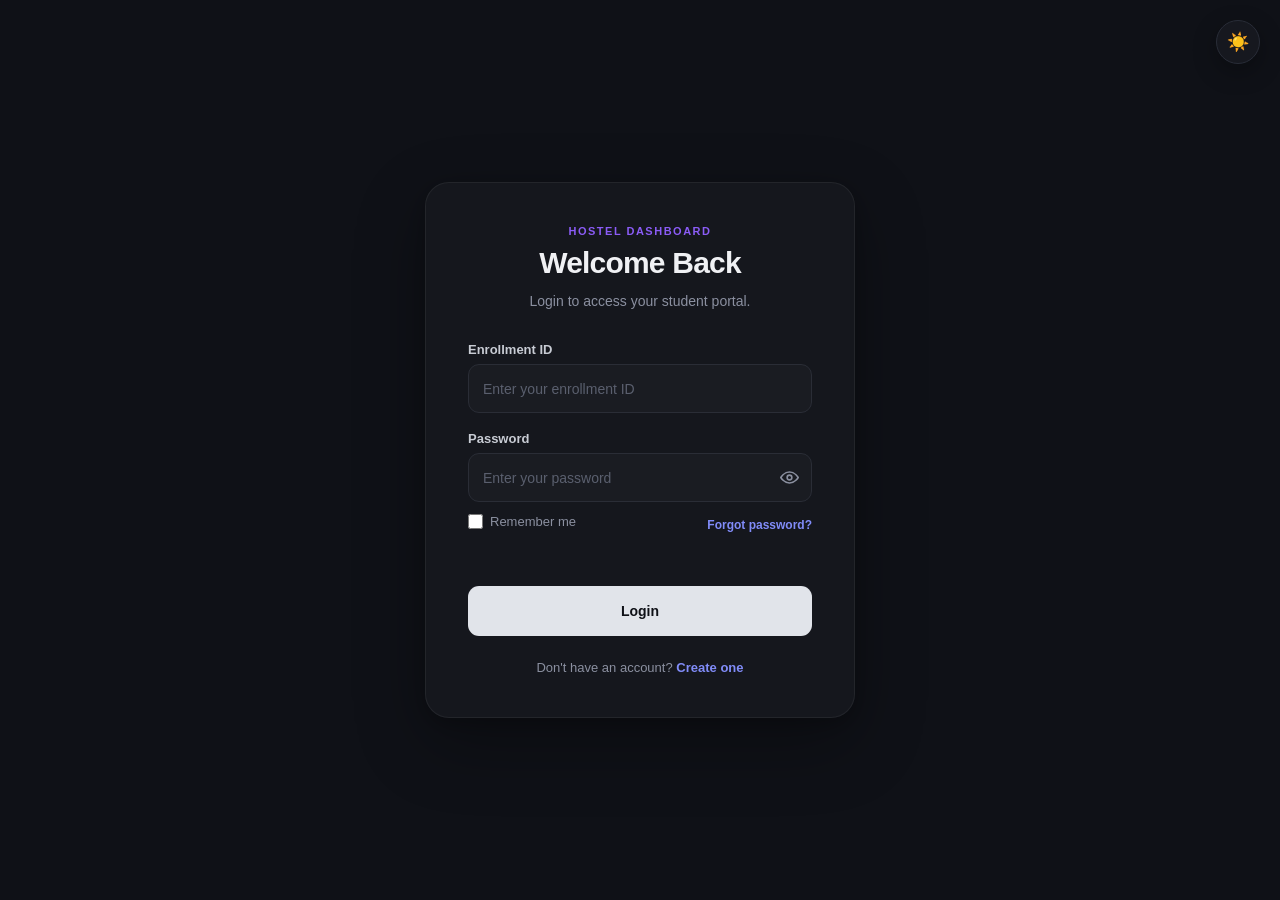
==== index.html @ cdb8f1ac "Add files via upload" ====
<!DOCTYPE html>

<html lang="en">

<head>

    <meta charset="UTF-8">

    <meta
        name="viewport"
        content="width=device-width, initial-scale=1.0"
    >

    <title>Login | Student Portal</title>

    <link
        rel="stylesheet"
        href="style.css"
    >

</head>


<body>


<button
    id="themeToggle"
    class="floating-toggle"
    aria-label="Toggle theme"
>
    <span id="themeIcon">☀️</span>
</button>


<div class="container">

    <div class="card">


        <!-- Header -->

        <div class="card-header">

            <span class="eyebrow">
                HOSTEL DASHBOARD
            </span>

            <h1>
                Welcome Back
            </h1>

            <p>
                Login to access your student portal.
            </p>

        </div>



        <!-- Login Form -->

        <form id="loginForm">


            <!-- Enrollment ID -->

            <div class="input-group">

                <label for="enrollmentId">
                    Enrollment ID
                </label>

                <input
                    type="text"
                    id="enrollmentId"
                    placeholder="Enter your enrollment ID"
                    autocomplete="username"
                    required
                >

            </div>



            <!-- Password -->

            <div class="input-group">

                <div class="label-row">

                    <label for="password">
                        Password
                    </label>

                </div>


                <div class="password-field">

                    <input
                        type="password"
                        id="password"
                        placeholder="Enter your password"
                        autocomplete="current-password"
                        required
                    >

                    <button
                        type="button"
                        id="togglePassword"
                        class="password-toggle"
                        aria-label="Show password"
                        aria-pressed="false"
                        tabindex="-1"
                    >

                        <svg
                            id="eyeIcon"
                            viewBox="0 0 24 24"
                            aria-hidden="true"
                        >

                            <path d="M1 12s4-7 11-7 11 7 11 7-4 7-11 7-11-7-11-7z" />

                            <circle cx="12" cy="12" r="3" />

                        </svg>

                    </button>

                </div>

            </div>



            <!-- Remember me / Forgot password -->

            <div class="login-options">

                <label class="remember-me">

                    <input
                        type="checkbox"
                        id="rememberMe"
                    >

                    Remember me

                </label>


                <a
                    href="forgot-password.html"
                    class="forgot-link"
                >
                    Forgot password?
                </a>

            </div>



            <!-- Message -->

            <p id="message"></p>



            <!-- Login Button -->

            <button
                type="submit"
                id="loginBtn"
            >
                Login
            </button>


        </form>



        <!-- Register -->

        <div class="login-link">

            Don't have an account?

            <a href="register.html">
                Create one
            </a>

        </div>


    </div>

</div>


<script src="theme.js"></script>
<script src="login.js"></script>

</body>

</html>
---- style.css ----
/* =========================================
   RESET
========================================= */

* {
    margin: 0;
    padding: 0;
    box-sizing: border-box;
}


/* =========================================
   BODY
========================================= */

body {

    min-height: 100vh;

    font-family:
        Inter,
        -apple-system,
        BlinkMacSystemFont,
        "Segoe UI",
        sans-serif;

    background: #0f1117;

    color: #e1e4ea;

}


/* =========================================
   BASE BUTTON
========================================= */

/*
   IMPORTANT:
   Do NOT give every button width/height here.
   Individual components control their own size.
*/

button {

    font-family: inherit;

    cursor: pointer;

}


button:disabled {

    cursor: not-allowed;

}


/* =========================================
   CONTAINER
========================================= */

.container {

    width: 100%;

    max-width: 430px;

}


/* =========================================
   CARD
========================================= */

.card {

    background: rgba(22, 24, 31, 0.92);

    backdrop-filter: blur(20px);

    -webkit-backdrop-filter: blur(20px);

    border: 1px solid rgba(255, 255, 255, 0.06);

    border-radius: 24px;

    padding: 42px;

    box-shadow:
        0 25px 70px rgba(0, 0, 0, 0.3),
        0 5px 20px rgba(0, 0, 0, 0.2);

    animation: appear 0.5s ease;

}


/* =========================================
   ANIMATION
========================================= */

@keyframes appear {

    from {

        opacity: 0;

        transform:
            translateY(15px)
            scale(0.98);

    }

    to {

        opacity: 1;

        transform:
            translateY(0)
            scale(1);

    }

}


/* =========================================
   HEADER
========================================= */

.card-header {

    text-align: center;

    margin-bottom: 30px;

}


.logo {

    width: 48px;

    height: 48px;

    margin: 0 auto 18px;

    display: flex;

    align-items: center;

    justify-content: center;

    border-radius: 14px;

    background: #1e2028;

    color: #e1e4ea;

    font-size: 14px;

    font-weight: 700;

    letter-spacing: -0.5px;

}


.eyebrow {

    display: inline-block;

    margin-bottom: 9px;

    color: #8b5cf6;

    font-size: 10px;

    font-weight: 700;

    letter-spacing: 1.5px;

}


.card h1 {

    font-size: 30px;

    line-height: 1.2;

    letter-spacing: -0.8px;

    margin-bottom: 9px;

    color: #f0f1f4;

}


.card-header p {

    color: #8b90a0;

    font-size: 14px;

    line-height: 1.6;

}


/* =========================================
   FORM
========================================= */

form {

    display: flex;

    flex-direction: column;

}


.input-group {

    margin-bottom: 18px;

}


label {

    display: block;

    margin-bottom: 7px;

    color: #c8ccd4;

    font-size: 13px;

    font-weight: 600;

}


/* =========================================
   INPUT
========================================= */

input {

    width: 100%;

    height: 49px;

    padding: 0 14px;

    border: 1px solid #2a2d36;

    border-radius: 11px;

    outline: none;

    background: #1a1c22;

    color: #e1e4ea;

    font-size: 14px;

    font-family: inherit;

    transition:
        border-color 0.2s ease,
        box-shadow 0.2s ease,
        background 0.2s ease;

}


input::placeholder {

    color: #5a5f6e;

}


input:hover {

    border-color: #3a3d46;

}


input:focus {

    background: #1a1c22;

    border-color: #6366f1;

    box-shadow:
        0 0 0 4px
        rgba(99, 102, 241, 0.15);

}


/* =========================================
   MESSAGE
========================================= */

#message {

    min-height: 20px;

    margin: 0 0 8px;

    color: #f87171;

    font-size: 13px;

    text-align: center;

}


/* =========================================
   PASSWORD FIELD (show/hide toggle)
========================================= */

.password-field {

    position: relative;

}


.password-field input {

    padding-right: 44px;

}


.password-toggle {

    position: absolute;

    top: 50%;

    right: 6px;

    transform: translateY(-50%);

    width: 34px;

    height: 34px;

    display: flex;

    align-items: center;

    justify-content: center;

    border: 0;

    border-radius: 8px;

    background: transparent;

    color: #8b90a0;

    cursor: pointer;

    transition:
        background 0.15s ease,
        color 0.15s ease;

}


.password-toggle:hover {

    background: rgba(255, 255, 255, 0.06);

    color: #e1e4ea;

}


.password-toggle svg {

    width: 19px;

    height: 19px;

    fill: none;

    stroke: currentColor;

    stroke-width: 2;

    stroke-linecap: round;

    stroke-linejoin: round;

}


body.light-theme .password-toggle {

    color: #8b90a0;

}


body.light-theme .password-toggle:hover {

    background: rgba(15, 23, 42, 0.05);

    color: #111827;

}


/* =========================================
   LOGIN OPTIONS
   (remember me + forgot password row)
========================================= */

.login-options {

    display: flex;

    align-items: center;

    justify-content: space-between;

    margin: -6px 0 18px;

    font-size: 12px;

}


.remember-me {

    display: flex;

    align-items: center;

    gap: 7px;

    color: #8b90a0;

    font-weight: 500;

    cursor: pointer;

}


.remember-me input {

    width: 15px;

    height: 15px;

    accent-color: #6366f1;

    cursor: pointer;

}


.forgot-link {

    color: #818cf8;

    font-weight: 600;

    text-decoration: none;

    transition: color 0.2s ease;

}


.forgot-link:hover {

    color: #6366f1;

    text-decoration: underline;

}


body.light-theme .remember-me {

    color: #6b7280;

}


body.light-theme .forgot-link {

    color: #6366f1;

}


body.light-theme .forgot-link:hover {

    color: #4f46e5;

}


/* =========================================
   FIELD HINT / ERROR (inline validation)
========================================= */

.field-hint {

    display: block;

    margin-top: 6px;

    font-size: 11px;

    color: #6b7080;

}


.input-group.field-invalid input {

    border-color: #ef4444;

    box-shadow:
        0 0 0 4px rgba(239, 68, 68, 0.12);

}


.input-group.field-invalid .field-hint {

    color: #f87171;

}


.input-group.field-valid input {

    border-color: #16a34a;

}


body.light-theme .field-hint {

    color: #9ca3af;

}


/* =========================================
   LOGIN LINK
========================================= */

.login-link {

    margin-top: 24px;

    text-align: center;

    color: #8b90a0;

    font-size: 13px;

}


.login-link a {

    color: #818cf8;

    font-weight: 600;

    text-decoration: none;

    transition: color 0.2s ease;

}


.login-link a:hover {

    color: #6366f1;

    text-decoration: underline;

}


/* =========================================
   STUDENT PORTAL
========================================= */

.portal-container {

    min-height: 100vh;

    background:
        radial-gradient(
            circle at 10% 0%,
            rgba(99, 102, 241, 0.06),
            transparent 30%
        ),
        #0f1117;

}


/* =========================================
   NAVBAR
========================================= */

.portal-nav {

    height: 76px;

    display: flex;

    align-items: center;

    justify-content: space-between;

    padding: 0 6%;

    background: rgba(15, 17, 23, 0.88);

    backdrop-filter: blur(18px);

    -webkit-backdrop-filter: blur(18px);

    border-bottom: 1px solid #1e2028;

    position: relative;

    z-index: 100;

}


.brand {

    display: flex;

    align-items: center;

    gap: 12px;

}


.brand-logo {

    width: 40px;

    height: 40px;

    border-radius: 12px;

    display: flex;

    align-items: center;

    justify-content: center;

    background: #1e2028;

    color: #e1e4ea;

    font-size: 13px;

    font-weight: 700;

    letter-spacing: 0.5px;

}


.brand strong {

    display: block;

    font-size: 15px;

    color: #f0f1f4;

}


.brand span {

    display: block;

    margin-top: 2px;

    font-size: 11px;

    color: #6b7080;

}


/* =========================================
   NAV ACTIONS
========================================= */

.nav-actions {

    display: flex;

    align-items: center;

    gap: 10px;

}


/* =========================================
   THEME TOGGLE
========================================= */

.theme-toggle {

    width: 38px;

    height: 38px;

    margin: 0;

    padding: 0;

    display: flex;

    align-items: center;

    justify-content: center;

    border: 1px solid #292d38;

    border-radius: 10px;

    background: #101218;

    color: #ffffff;

    cursor: pointer;

    font-size: 16px;

    transition:
        background 0.2s ease,
        border-color 0.2s ease,
        transform 0.2s ease;

}


.theme-toggle:hover {

    background: #191c23;

    border-color: #414652;

    transform: translateY(-1px);

}


/* =========================================
   USER MENU
========================================= */

.user-menu {

    position: relative;

}


/* =========================================
   USER AVATAR BUTTON
========================================= */

.user-menu-btn {

    width: 42px;

    height: 42px;

    margin: 0;

    padding: 0;

    display: flex;

    align-items: center;

    justify-content: center;

    border: 1px solid #292d38;

    border-radius: 50%;

    background: #16181f;

    color: #c8ccd4;

    cursor: pointer;

    box-shadow: none;

    transition:
        background 0.2s ease,
        border-color 0.2s ease,
        transform 0.2s ease,
        box-shadow 0.2s ease;

}


.user-menu-btn:hover {

    background: #1e2028;

    border-color: #414652;

    transform: translateY(-1px);

    box-shadow:
        0 6px 18px rgba(0, 0, 0, 0.22);

}


.user-menu-btn:active {

    transform: scale(0.96);

    box-shadow: none;

}


/* =========================================
   USER AVATAR
========================================= */

.user-avatar {

    width: 31px;

    height: 31px;

    display: flex;

    align-items: center;

    justify-content: center;

    border-radius: 50%;

    background: #252830;

    color: #c8ccd4;

}


.user-avatar-icon {

    width: 24px;

    height: 24px;

    display: block;

    fill: none;

    stroke: currentColor;

    stroke-width: 2.5;

    stroke-linecap: round;

    stroke-linejoin: round;

}


/* =========================================
   USER DROPDOWN
========================================= */

.user-dropdown {

    position: absolute;

    top: calc(100% + 10px);

    right: 0;

    width: 235px;

    padding: 8px;

    background: #16181f;

    border: 1px solid #292d38;

    border-radius: 15px;

    box-shadow:
        0 18px 45px rgba(0, 0, 0, 0.42),
        0 5px 15px rgba(0, 0, 0, 0.25);

    opacity: 0;

    visibility: hidden;

    transform:
        translateY(-6px)
        scale(0.97);

    transform-origin: top right;

    pointer-events: none;

    transition:
        opacity 0.18s ease,
        transform 0.18s ease,
        visibility 0.18s ease;

    z-index: 1000;

}


.user-menu.open .user-dropdown {

    opacity: 1;

    visibility: visible;

    transform:
        translateY(0)
        scale(1);

    pointer-events: auto;

}


/* =========================================
   DROPDOWN ACCOUNT HEADER
========================================= */

.dropdown-account {

    display: flex;

    align-items: center;

    gap: 11px;

    padding: 10px 9px 12px;

}


.dropdown-avatar {

    width: 38px;

    height: 38px;

    flex-shrink: 0;

    display: flex;

    align-items: center;

    justify-content: center;

    border-radius: 50%;

    background: #252830;

    color: #c8ccd4;

}


.dropdown-avatar svg {

    width: 27px;

    height: 27px;

    fill: none;

    stroke: currentColor;

    stroke-width: 2.3;

    stroke-linecap: round;

    stroke-linejoin: round;

}


.dropdown-account-info {

    min-width: 0;

}


.dropdown-account-info strong {

    display: block;

    color: #f0f1f4;

    font-size: 13px;

    font-weight: 650;

    line-height: 1.3;

}


.dropdown-account-info span {

    display: block;

    margin-top: 3px;

    color: #6f7482;

    font-size: 10px;

    line-height: 1.3;

}


/* =========================================
   DROPDOWN DIVIDER
========================================= */

.dropdown-divider {

    height: 1px;

    margin: 2px 5px 6px;

    background: #252830;

}


/* =========================================
   DROPDOWN LOGOUT
========================================= */

.dropdown-logout {

    width: 100%;

    height: 42px;

    margin: 0;

    padding: 0 10px;

    display: flex;

    align-items: center;

    gap: 10px;

    border: 0;

    border-radius: 10px;

    background: transparent;

    color: #f87171;

    font-family: inherit;

    font-size: 12px;

    font-weight: 600;

    text-align: left;

    cursor: pointer;

    box-shadow: none;

    transition:
        background 0.18s ease,
        color 0.18s ease;

}

/* =========================================
   DROPDOWN - ADMIN LOGIN LINK
   Add this to style.css, near the
   .dropdown-logout rules
========================================= */

.dropdown-admin-link {

    width: 100%;

    height: 42px;

    margin: 0;

    padding: 0 10px;

    display: flex;

    align-items: center;

    gap: 10px;

    border: 0;

    border-radius: 10px;

    background: transparent;

    color: #c8ccd4;

    font-family: inherit;

    font-size: 12px;

    font-weight: 600;

    text-align: left;

    text-decoration: none;

    cursor: pointer;

    box-shadow: none;

    transition:
        background 0.18s ease,
        color 0.18s ease;

}


.dropdown-admin-link:hover {

    background: rgba(255, 255, 255, 0.06);

    color: #f0f1f4;

}


.admin-link-icon {

    width: 29px;

    height: 29px;

    display: flex;

    align-items: center;

    justify-content: center;

    border-radius: 8px;

    background: rgba(255, 255, 255, 0.06);

}


.admin-link-icon svg {

    width: 16px;

    height: 16px;

    fill: none;

    stroke: currentColor;

    stroke-width: 1.8;

    stroke-linecap: round;

    stroke-linejoin: round;

}


/* =========================================
   LIGHT THEME
========================================= */

body.light-theme .dropdown-admin-link {

    color: #363941;

}


body.light-theme .dropdown-admin-link:hover {

    background: rgba(15, 23, 42, 0.05);

    color: #17191d;

}


body.light-theme .admin-link-icon {

    background: rgba(15, 23, 42, 0.05);

}


.dropdown-logout:hover {

    background: rgba(248, 113, 113, 0.10);

    color: #ff8585;

    transform: none;

    box-shadow: none;

}


.dropdown-logout:active {

    transform: none;

    box-shadow: none;

}


.logout-icon {

    width: 29px;

    height: 29px;

    display: flex;

    align-items: center;

    justify-content: center;

    border-radius: 8px;

    background: rgba(248, 113, 113, 0.09);

}


.logout-icon svg {

    width: 16px;

    height: 16px;

    fill: none;

    stroke: currentColor;

    stroke-width: 1.8;

    stroke-linecap: round;

    stroke-linejoin: round;

}


/* =========================================
   MAIN
========================================= */

.portal-main {

    width: min(1100px, 88%);

    margin: 0 auto;

    padding: 55px 0 70px;

}


/* =========================================
   WELCOME
========================================= */

.welcome-section {

    display: flex;

    justify-content: space-between;

    align-items: flex-end;

    gap: 30px;

    margin-bottom: 32px;

}


.welcome-section h1 {

    margin: 0;

    font-size: clamp(28px, 4vw, 42px);

    line-height: 1.1;

    letter-spacing: -1.5px;

    color: #f0f1f4;

}


.welcome-section p {

    margin: 12px 0 0;

    color: #8b90a0;

    font-size: 14px;

}


.enrollment-badge {

    min-width: 155px;

    padding: 14px 18px;

    background: #16181f;

    border: 1px solid #252830;

    border-radius: 14px;

}


.enrollment-badge span {

    display: block;

    color: #6b7080;

    font-size: 10px;

    text-transform: uppercase;

    letter-spacing: 1px;

}


.enrollment-badge strong {

    display: block;

    margin-top: 5px;

    color: #e1e4ea;

    font-size: 16px;

}


/* =========================================
   PROFILE CARD
========================================= */

.profile-card {

    padding: 28px;

    border-radius: 20px;

    background: #16181f;

    color: #e1e4ea;

    border: 1px solid #252830;

    box-shadow:
        0 20px 45px rgba(0, 0, 0, 0.12);

    margin-bottom: 24px;

}


.profile-card-top {

    display: flex;

    justify-content: space-between;

    align-items: center;

    gap: 20px;

}


.section-label {

    display: block;

    margin-bottom: 7px;

    font-size: 9px;

    font-weight: 700;

    letter-spacing: 1.5px;

    color: #6b7080;

}


.profile-card h2 {

    margin: 0;

    font-size: 21px;

    color: #f0f1f4;

}


.profile-card p {

    margin: 8px 0 0;

    max-width: 570px;

    color: #8b90a0;

    font-size: 13px;

    line-height: 1.6;

}


.completion-circle {

    width: 62px;

    height: 62px;

    flex-shrink: 0;

    display: flex;

    align-items: center;

    justify-content: center;

    border-radius: 50%;

    border: 3px solid #33363f;

    background: #1e2028;

    color: #e1e4ea;

    font-size: 13px;

    font-weight: 700;

}


.progress-container {

    width: 100%;

    height: 5px;

    margin-top: 25px;

    border-radius: 10px;

    background: #252830;

    overflow: hidden;

}


.progress-bar {

    width: 0%;

    height: 100%;

    border-radius: inherit;

    background: #e1e4ea;

    transition: width 0.5s ease;

}


.profile-status {

    display: flex;

    justify-content: space-between;

    align-items: center;

    gap: 20px;

    margin-top: 20px;

}


#profileStatus {

    color: #8b90a0;

    font-size: 12px;

}


.profile-status button {

    width: auto;

    height: auto;

    margin: 0;

    padding: 11px 16px;

    border: 0;

    border-radius: 10px;

    background: #e1e4ea;

    color: #0f1117;

    font-size: 12px;

    font-weight: 700;

    cursor: pointer;

    transition:
        transform 0.2s ease,
        box-shadow 0.2s ease;

}


.profile-status button:hover {

    transform: translateY(-2px);

    box-shadow:
        0 8px 20px rgba(0, 0, 0, 0.18);

}


.profile-status button span {

    margin-left: 7px;

}


/* =========================================
   DASHBOARD GRID
========================================= */

.dashboard-grid {

    display: grid;

    grid-template-columns:
        repeat(3, 1fr);

    gap: 16px;

}


.dashboard-card {

    padding: 24px;

    min-height: 230px;

    display: flex;

    flex-direction: column;

    background: #16181f;

    border: 1px solid #252830;

    border-radius: 18px;

    transition:
        transform 0.25s ease,
        box-shadow 0.25s ease,
        background 0.25s ease,
        border-color 0.25s ease;

}


.dashboard-card:hover {

    transform: translateY(-4px);

    background: #1a1c24;

    border-color: #33363f;

    box-shadow:
        0 15px 35px rgba(0, 0, 0, 0.08);

}


.card-icon {

    width: 42px;

    height: 42px;

    display: flex;

    align-items: center;

    justify-content: center;

    border-radius: 12px;

    background: #1e2028;

    border: 1px solid #252830;

    font-size: 18px;

    margin-bottom: 22px;

}


.card-label {

    font-size: 9px;

    font-weight: 700;

    letter-spacing: 1.4px;

    color: #6b7080;

}


.dashboard-card h3 {

    margin: 7px 0 8px;

    font-size: 17px;

    color: #f0f1f4;

}


.dashboard-card p {

    margin: 0;

    color: #8b90a0;

    font-size: 12px;

    line-height: 1.65;

}


.card-link {

    width: auto;

    height: auto;

    align-self: flex-start;

    margin-top: auto;

    padding: 0;

    border: 0;

    background: transparent;

    color: #e1e4ea;

    font-size: 12px;

    font-weight: 700;

    cursor: pointer;

}


.card-link span {

    margin-left: 6px;

    transition: margin 0.2s ease;

}


.card-link:not(:disabled):hover span {

    margin-left: 10px;

}


.card-link:disabled {

    color: #4b5060;

    cursor: not-allowed;

}


.locked-card {

    background: #12131a;

}


/* =========================================
   ACCOUNT
========================================= */

.account-section {

    margin-top: 24px;

    padding: 25px;

    background: #16181f;

    border: 1px solid #252830;

    border-radius: 18px;

}


.account-section h2 {

    margin: 0 0 20px;

    font-size: 17px;

    color: #f0f1f4;

}


.account-row {

    display: flex;

    justify-content: space-between;

    align-items: center;

    padding: 14px 0;

    border-top: 1px solid #1e2028;

    font-size: 13px;

}


.account-row span {

    color: #6b7080;

}


.account-row strong {

    color: #e1e4ea;

}


.active-status {

    color: #16a34a !important;

}


/* =========================================
   PROFILE PAGE
========================================= */

.profile-page {

    min-height: 100vh;

    padding: 55px 20px 80px;

    background: #0f1117;

}


.form-header {

    width: min(620px, 100%);

    margin: 0 auto 28px;

}


.back-link {

    display: inline-block;

    margin-bottom: 35px;

    color: #8b90a0;

    text-decoration: none;

    font-size: 13px;

    font-weight: 600;

    transition: 0.2s ease;

}


.back-link:hover {

    color: #f0f1f4;

    transform: translateX(-3px);

}


.form-header h1 {

    margin: 0;

    color: #f0f1f4;

    font-size: 36px;

    letter-spacing: -1.2px;

}


.form-header p {

    margin-top: 10px;

    color: #8b90a0;

    font-size: 14px;

    line-height: 1.6;

}


.profile-form-card {

    width: min(620px, 100%);

    margin: 0 auto;

    padding: 30px;

    background: #16181f;

    border: 1px solid #252830;

    border-radius: 20px;

    box-shadow:
        0 15px 40px rgba(0, 0, 0, 0.25);

}


#profileForm {

    display: flex;

    flex-direction: column;

    gap: 20px;

}


.form-group {

    display: flex;

    flex-direction: column;

}


.form-group label {

    margin-bottom: 7px;

    color: #c8ccd4;

    font-size: 12px;

    font-weight: 700;

}


.form-group input,
.form-group select {

    width: 100%;

    padding: 13px 14px;

    border: 1px solid #2a2d36;

    border-radius: 10px;

    outline: none;

    background: #1a1c22;

    color: #e1e4ea;

    font-family: inherit;

    font-size: 13px;

    transition:
        border-color 0.2s ease,
        box-shadow 0.2s ease;

}


.form-group input:focus,
.form-group select:focus {

    border-color: #6366f1;

    box-shadow:
        0 0 0 3px rgba(99, 102, 241, 0.08);

}


.form-group input[readonly] {

    background: #12131a;

    color: #6b7080;

    cursor: not-allowed;

}


.form-group small {

    margin-top: 6px;

    color: #5a5f6e;

    font-size: 10px;

}


#saveProfileBtn {

    width: 100%;

    height: auto;

    margin-top: 5px;

    padding: 14px;

    border: none;

    border-radius: 11px;

    background: #e1e4ea;

    color: #0f1117;

    font-family: inherit;

    font-size: 13px;

    font-weight: 700;

    cursor: pointer;

    transition:
        transform 0.2s ease,
        box-shadow 0.2s ease,
        opacity 0.2s ease;

}


#saveProfileBtn:hover {

    background: #ffffff;

    transform: translateY(-2px);

    box-shadow:
        0 10px 25px rgba(0, 0, 0, 0.25);

}


#saveProfileBtn:disabled {

    opacity: 0.6;

    cursor: not-allowed;

    transform: none;

    box-shadow: none;

}


#saveProfileBtn span:last-child {

    margin-left: 7px;

}


#profileMessage {

    min-height: 18px;

    margin: 0;

    color: #8b90a0;

    text-align: center;

    font-size: 12px;

}


/* =========================================
   THEME TRANSITION
========================================= */

.theme-transition,
.theme-transition *,
.theme-transition *::before,
.theme-transition *::after {

    transition:
        background 0.4s ease,
        color 0.4s ease,
        border-color 0.4s ease,
        box-shadow 0.4s ease,
        opacity 0.4s ease !important;

}


/* =========================================
   FLOATING THEME TOGGLE
========================================= */

.floating-toggle {

    position: fixed;

    top: 20px;

    right: 20px;

    z-index: 999;

    width: 44px;

    height: 44px;

    display: flex;

    align-items: center;

    justify-content: center;

    border: 1px solid #292d38;

    border-radius: 50%;

    background: #16181f;

    color: #ffffff;

    cursor: pointer;

    font-size: 18px;

    box-shadow:
        0 8px 24px rgba(0, 0, 0, 0.3);

    transition:
        background 0.2s ease,
        border-color 0.2s ease,
        transform 0.2s ease,
        box-shadow 0.2s ease;

}


.floating-toggle:hover {

    background: #1e2028;

    border-color: #414652;

    transform: translateY(-2px);

    box-shadow:
        0 12px 32px rgba(0, 0, 0, 0.4);

}


/* =========================================
   DARK SCROLLBAR
========================================= */

::-webkit-scrollbar {

    width: 8px;

}


::-webkit-scrollbar-track {

    background: #0f1117;

}


::-webkit-scrollbar-thumb {

    background: #2a2d36;

    border-radius: 10px;

}


::-webkit-scrollbar-thumb:hover {

    background: #3a3d46;

}


/* =========================================
   LIGHT THEME
========================================= */

body.light-theme {

    background: #f5f6f8;

    color: #15171b;

}


/* =========================================
   LOGIN / REGISTER LIGHT
========================================= */

body.light-theme .card {

    background: rgba(255, 255, 255, 0.92);

    border: 1px solid rgba(255, 255, 255, 0.8);

    box-shadow:
        0 25px 70px rgba(15, 23, 42, 0.08),
        0 5px 20px rgba(15, 23, 42, 0.04);

}


body.light-theme .card h1 {

    color: #111827;

}


body.light-theme .card-header p {

    color: #6b7280;

}


body.light-theme label {

    color: #374151;

}


body.light-theme input,
body.light-theme select,
body.light-theme textarea {

    background: #fafafa;

    border-color: #e1e4e8;

    color: #111827;

}


body.light-theme input::placeholder,
body.light-theme textarea::placeholder {

    color: #a1a7b2;

}


body.light-theme input:hover,
body.light-theme select:hover,
body.light-theme textarea:hover {

    border-color: #c9cdd4;

}


body.light-theme input:focus,
body.light-theme select:focus,
body.light-theme textarea:focus {

    background: #ffffff;

    border-color: #6366f1;

    box-shadow:
        0 0 0 4px rgba(99, 102, 241, 0.10);

}


body.light-theme .login-link {

    color: #6b7280;

}


body.light-theme .login-link a {

    color: #6366f1;

}


body.light-theme .login-link a:hover {

    color: #4f46e5;

}


body.light-theme #message {

    color: #ef4444;

}


/* =========================================
   PROFILE LIGHT
========================================= */

body.light-theme .profile-page {

    background:
        radial-gradient(
            circle at 20% 0%,
            rgba(99, 102, 241, 0.08),
            transparent 35%
        ),
        #f7f8fc;

}


body.light-theme .form-header h1 {

    color: #111827;

}


body.light-theme .form-header p {

    color: #737986;

}


body.light-theme .back-link {

    color: #6b7280;

}


body.light-theme .back-link:hover {

    color: #111827;

}


body.light-theme .profile-form-card {

    background: white;

    border: 1px solid #e7e8ee;

    box-shadow:
        0 15px 40px rgba(17, 24, 39, 0.06);

}


body.light-theme .profile-form-card label {

    color: #374151;

}


body.light-theme .profile-form-card input,
body.light-theme .profile-form-card select {

    background: white;

    border-color: #e1e4ea;

    color: #111827;

}


body.light-theme .profile-form-card input[readonly] {

    background: #f5f6f8;

    color: #6b7280;

}


body.light-theme .profile-form-card small {

    color: #9ca3af;

}


body.light-theme #saveProfileBtn {

    background: #111827;

    color: white;

}


body.light-theme #saveProfileBtn:hover {

    background: #1f2937;

}


body.light-theme #profileMessage {

    color: #6b7280;

}


/* =========================================
   PORTAL LIGHT
========================================= */

body.light-theme .portal-container {

    background:
        radial-gradient(
            circle at 10% 0%,
            rgba(99, 102, 241, 0.08),
            transparent 30%
        ),
        #f7f8fc;

}


body.light-theme .portal-nav {

    background: rgba(255, 255, 255, 0.88);

    border-bottom-color: #e4e6eb;

}


body.light-theme .brand strong {

    color: #17191d;

}


body.light-theme .brand span {

    color: #858a94;

}


body.light-theme .brand-logo {

    background: #17191d;

    color: #ffffff;

}


body.light-theme .theme-toggle {

    background: #ffffff;

    border-color: #dedfe4;

    color: #17191d;

}


body.light-theme .theme-toggle:hover {

    background: #f0f1f3;

    border-color: #cfd1d7;

}


/* =========================================
   PORTAL USER MENU LIGHT
========================================= */

body.light-theme .user-menu-btn {

    background: #ffffff;

    border-color: #dedfe4;

    color: #363941;

}


body.light-theme .user-menu-btn:hover {

    background: #f4f5f7;

    border-color: #cfd1d7;

    box-shadow:
        0 6px 18px rgba(15, 23, 42, 0.10);

}


body.light-theme .user-avatar {

    background: #eef0f3;

    color: #4b4f58;

}


body.light-theme .user-dropdown {

    background: #ffffff;

    border-color: #e1e3e8;

    box-shadow:
        0 18px 45px rgba(15, 23, 42, 0.13),
        0 5px 15px rgba(15, 23, 42, 0.06);

}


body.light-theme .dropdown-avatar {

    background: #eef0f3;

    color: #4b4f58;

}


body.light-theme .dropdown-account-info strong {

    color: #17191d;

}


body.light-theme .dropdown-account-info span {

    color: #858a94;

}


body.light-theme .dropdown-divider {

    background: #eceef1;

}


body.light-theme .dropdown-logout {

    color: #dc2626;

}


body.light-theme .dropdown-logout:hover {

    background: #fef2f2;

    color: #b91c1c;

}


body.light-theme .logout-icon {

    background: #fef2f2;

}


/* =========================================
   PORTAL CONTENT LIGHT
========================================= */

body.light-theme .welcome-section h1 {

    color: #15171b;

}


body.light-theme .welcome-section p {

    color: #70757f;

}


body.light-theme .eyebrow {

    color: #7c3aed;

}


body.light-theme .enrollment-badge {

    background: #ffffff;

    border-color: #e2e4e8;

}


body.light-theme .enrollment-badge span {

    color: #858a94;

}


body.light-theme .enrollment-badge strong {

    color: #202329;

}


body.light-theme .profile-card {

    background:
        linear-gradient(
            135deg,
            #ffffff,
            #f8f9fa
        );

    border: 1px solid #e2e4e8;

}


body.light-theme .section-label {

    color: #858a94;

}


body.light-theme .profile-card h2 {

    color: #17191d;

}


body.light-theme .profile-card p {

    color: #70757f;

}


body.light-theme .completion-circle {

    background: #f3f4f6;

    border-color: #dfe1e5;

    color: #17191d;

}


body.light-theme .progress-container {

    background: #e1e3e7;

}


body.light-theme .progress-bar {

    background: #17191d;

}


body.light-theme .profile-status > span {

    color: #777c86;

}


body.light-theme .profile-status button {

    background: #111827;

    color: #ffffff;

}


body.light-theme .profile-status button:hover {

    background: #1f2937;

}


body.light-theme .dashboard-card {

    background: #ffffff;

    border-color: #e2e4e8;

}


body.light-theme .dashboard-card:hover {

    background: #fafafa;

    border-color: #d3d6dc;

}


body.light-theme .card-icon {

    background: #f2f3f5;

    border-color: #e1e3e7;

}


body.light-theme .card-label {

    color: #858a94;

}


body.light-theme .dashboard-card h3 {

    color: #17191d;

}


body.light-theme .dashboard-card p {

    color: #737881;

}


body.light-theme .card-link {

    color: #292c32;

}


body.light-theme .card-link:hover:not(:disabled) {

    color: #000000;

}


body.light-theme .card-link:disabled {

    color: #a0a4ac;

}


body.light-theme .locked-card {

    background: #fafafa;

}


body.light-theme .account-section {

    background: #ffffff;

    border-color: #e2e4e8;

}


body.light-theme .account-section h2 {

    color: #17191d;

}


body.light-theme .account-row {

    border-top-color: #ececef;

}


body.light-theme .account-row span {

    color: #777c86;

}


body.light-theme .account-row strong {

    color: #292c32;

}


body.light-theme .active-status {

    color: #16a34a !important;

}


/* =========================================
   FLOATING TOGGLE LIGHT
========================================= */

body.light-theme .floating-toggle {

    background: #ffffff;

    border-color: #dedfe4;

    color: #17191d;

    box-shadow:
        0 8px 24px rgba(15, 23, 42, 0.08);

}


body.light-theme .floating-toggle:hover {

    background: #f0f1f3;

    border-color: #cfd1d7;

    box-shadow:
        0 12px 32px rgba(15, 23, 42, 0.12);

}


/* =========================================
   LIGHT SCROLLBAR
========================================= */

body.light-theme::-webkit-scrollbar-track {

    background: #f5f6f8;

}


body.light-theme::-webkit-scrollbar-thumb {

    background: #cfd2d8;

}


body.light-theme::-webkit-scrollbar-thumb:hover {

    background: #b8bbc2;

}


/* =========================================
   MOBILE — PORTAL
========================================= */

@media (max-width: 800px) {

    .portal-nav {

        padding: 0 5%;

    }


    .portal-main {

        width: 90%;

        padding-top: 35px;

    }


    .welcome-section {

        align-items: flex-start;

        flex-direction: column;

    }


    .enrollment-badge {

        width: 100%;

    }


    .dashboard-grid {

        grid-template-columns: 1fr;

    }


    .profile-card-top {

        align-items: flex-start;

    }

}


/* =========================================
   MOBILE — SMALL
========================================= */

@media (max-width: 600px) {

    .profile-page {

        padding-top: 35px;

    }


    .form-header h1 {

        font-size: 29px;

    }


    .profile-form-card {

        padding: 22px;

    }

}


/* =========================================
   MOBILE — VERY SMALL
========================================= */

@media (max-width: 500px) {

    body {

        padding: 0;

    }


    .card {

        padding: 32px 24px;

        border-radius: 20px;

    }


    .card h1 {

        font-size: 27px;

    }


    .portal-nav {

        height: 68px;

    }


    .brand {

        gap: 9px;

    }


    .brand-logo {

        width: 36px;

        height: 36px;

        border-radius: 10px;

    }


    .brand strong {

        font-size: 14px;

    }


    .brand span {

        font-size: 10px;

    }


    .theme-toggle {

        width: 36px;

        height: 36px;

        font-size: 15px;

    }


    .user-menu-btn {

        width: 40px;

        height: 40px;

    }


    .user-avatar {

        width: 29px;

        height: 29px;

    }


    .user-dropdown {

        right: -2px;

        width: 220px;

    }


    .profile-card {

        padding: 21px;

    }


    .profile-status {

        align-items: flex-start;

        flex-direction: column;

    }


    .profile-status button {

        width: 100%;

    }

}
/* =========================================================
   AUTH PAGE FIX
   Login + Register
   IMPORTANT:
   Keep this section at the VERY END of style.css
========================================================= */


/* =========================================================
   AUTH PAGE BODY
   Only affects pages containing .card
========================================================= */

body:has(.card) {

    min-height: 100vh;

    margin: 0;

    padding: 20px;

    display: flex;

    justify-content: center;

    align-items: center;

    background: #0f1117;

    color: #e1e4ea;

}


/* =========================================================
   AUTH CONTAINER
========================================================= */

body:has(.card) .container {

    width: 100%;

    max-width: 430px;

    margin: 0 auto;

}


/* =========================================================
   AUTH CARD
========================================================= */

body:has(.card) .card {

    width: 100%;

    max-width: 430px;

    margin: 0 auto;

    padding: 42px;

    background: rgba(22, 24, 31, 0.92);

    border: 1px solid rgba(255, 255, 255, 0.06);

    border-radius: 24px;

    box-shadow:
        0 25px 70px rgba(0, 0, 0, 0.30),
        0 5px 20px rgba(0, 0, 0, 0.20);

    backdrop-filter: blur(20px);

    -webkit-backdrop-filter: blur(20px);

}


/* =========================================================
   AUTH HEADER
========================================================= */

body:has(.card) .card-header {

    text-align: center;

    margin-bottom: 30px;

}


body:has(.card) .card-header .logo {

    width: 48px;

    height: 48px;

    margin: 0 auto 18px;

    display: flex;

    align-items: center;

    justify-content: center;

    border-radius: 14px;

    background: #1e2028;

    color: #ffffff;

    font-size: 14px;

    font-weight: 700;

}


body:has(.card) .card-header .eyebrow {

    display: block;

    margin-bottom: 8px;

    color: #8b5cf6;

    font-size: 11px;

    font-weight: 700;

    letter-spacing: 1.5px;

}


body:has(.card) .card-header h1 {

    margin: 0 0 9px;

    color: #f0f1f4;

    font-size: 30px;

    line-height: 1.2;

    letter-spacing: -0.8px;

}


body:has(.card) .card-header p {

    margin: 0;

    color: #8b90a0;

    font-size: 14px;

    line-height: 1.6;

}


/* =========================================================
   AUTH FORM
========================================================= */

body:has(.card) form {

    width: 100%;

    display: flex;

    flex-direction: column;

}


body:has(.card) .input-group {

    width: 100%;

    margin-bottom: 18px;

}


body:has(.card) .input-group label {

    display: block;

    margin-bottom: 7px;

    color: #c8ccd4;

    font-size: 13px;

    font-weight: 600;

}


/* =========================================================
   AUTH INPUTS
========================================================= */

body:has(.card) input {

    width: 100%;

    height: 49px;

    padding: 0 14px;

    border: 1px solid #2a2d36;

    border-radius: 11px;

    outline: none;

    background: #1a1c22;

    color: #e1e4ea;

    font-family: inherit;

    font-size: 14px;

    transition:
        border-color 0.2s ease,
        box-shadow 0.2s ease,
        background 0.2s ease;
}

/* =========================================================
   CHECKBOX OVERRIDE
   body:has(.card) input applies width:100%/height:49px to
   ALL inputs, including the "remember me" checkbox. This
   restores it to a normal small checkbox.
========================================================= */

body:has(.card) input[type="checkbox"] {

    width: 15px;

    height: 15px;

    accent-color: #6366f1;

    cursor: pointer;

}


body:has(.card) input::placeholder {

    color: #5a5f6e;

}


body:has(.card) input:hover {

    border-color: #3a3d46;

}


body:has(.card) input:focus {

    background: #1a1c22;

    border-color: #6366f1;

    box-shadow:
        0 0 0 4px
        rgba(99, 102, 241, 0.15);

}


/* =========================================================
   AUTH SUBMIT BUTTON
   Prevents portal button styles from affecting login/register
========================================================= */

body:has(.card) form button {

    width: 100%;

    height: 50px;

    margin-top: 4px;

    padding: 0 16px;

    border: none;

    border-radius: 11px;

    background: #e1e4ea;

    color: #0f1117;

    font-family: inherit;

    font-size: 14px;

    font-weight: 700;

    cursor: pointer;

    transition:
        transform 0.2s ease,
        background 0.2s ease,
        box-shadow 0.2s ease,
        opacity 0.2s ease;

}


body:has(.card) form button:hover {

    background: #ffffff;

    transform: translateY(-1px);

    box-shadow:
        0 8px 20px
        rgba(0, 0, 0, 0.20);

}


body:has(.card) form button:active {

    transform: translateY(0);

}


body:has(.card) form button:disabled {

    opacity: 0.6;

    cursor: not-allowed;

    transform: none;

    box-shadow: none;

}


/* =========================================================
   PASSWORD TOGGLE OVERRIDE
   The rules above target every <button> inside a form on an
   auth page (.card), which was meant for the big submit
   button - but it also caught the small eye-icon password
   toggle buttons, stretching them to full width/height with
   a light background. These overrides win the cascade (extra
   .password-toggle class = higher specificity) and restore
   the toggle button to a small icon-sized control.
========================================================= */

body:has(.card) form button.password-toggle {

    position: absolute;

    top: 50%;

    right: 6px;

    transform: translateY(-50%);

    width: 34px;

    height: 34px;

    min-width: 34px;

    margin: 0;

    padding: 0;

    display: flex;

    align-items: center;

    justify-content: center;

    border: 0;

    border-radius: 8px;

    background: transparent;

    color: #8b90a0;

    font-family: inherit;

    font-size: inherit;

    font-weight: normal;

    box-shadow: none;

}


body:has(.card) form button.password-toggle:hover {

    background: rgba(255, 255, 255, 0.06);

    color: #e1e4ea;

    transform: translateY(-50%);

    box-shadow: none;

}


body:has(.card) form button.password-toggle:active {

    transform: translateY(-50%);

    box-shadow: none;

}


body:has(.card) form button.password-toggle:disabled {

    opacity: 0.5;

    cursor: not-allowed;

    transform: translateY(-50%);

    box-shadow: none;

}


body.light-theme:has(.card) form button.password-toggle:hover {

    background: rgba(15, 23, 42, 0.05);

    color: #111827;

}


/* =========================================================
   AUTH MESSAGE
========================================================= */

body:has(.card) #message {

    min-height: 20px;

    margin: 0 0 8px;

    color: #f87171;

    font-size: 13px;

    text-align: center;

}


/* =========================================================
   AUTH LOGIN / REGISTER LINK
========================================================= */

body:has(.card) .login-link {

    margin-top: 24px;

    text-align: center;

    color: #8b90a0;

    font-size: 13px;

}


body:has(.card) .login-link a {

    color: #818cf8;

    font-weight: 600;

    text-decoration: none;

    transition: color 0.2s ease;

}


body:has(.card) .login-link a:hover {

    color: #a5b4fc;

    text-decoration: underline;

}


/* =========================================================
   AUTH PAGE LIGHT THEME
========================================================= */

body.light-theme:has(.card) {

    background: #f7f8fc;

    color: #111827;

}


body.light-theme:has(.card) .card {

    background: rgba(255, 255, 255, 0.94);

    border: 1px solid #e7e8ee;

    box-shadow:
        0 25px 70px rgba(15, 23, 42, 0.08),
        0 5px 20px rgba(15, 23, 42, 0.04);

}


body.light-theme:has(.card) .card-header h1 {

    color: #111827;

}


body.light-theme:has(.card) .card-header p {

    color: #6b7280;

}


body.light-theme:has(.card) .card-header .eyebrow {

    color: #6366f1;

}


body.light-theme:has(.card) .input-group label {

    color: #374151;

}


body.light-theme:has(.card) input {

    background: #fafafa;

    border-color: #e1e4e8;

    color: #111827;

}


body.light-theme:has(.card) input::placeholder {

    color: #a1a7b2;

}


body.light-theme:has(.card) input:hover {

    border-color: #c9cdd4;

}


body.light-theme:has(.card) input:focus {

    background: #ffffff;

    border-color: #6366f1;

    box-shadow:
        0 0 0 4px
        rgba(99, 102, 241, 0.10);

}


body.light-theme:has(.card) form button {

    background: #111827;

    color: #ffffff;

}


body.light-theme:has(.card) form button:hover {

    background: #1f2937;

}


body.light-theme:has(.card) .login-link {

    color: #6b7280;

}


body.light-theme:has(.card) .login-link a {

    color: #6366f1;

}


body.light-theme:has(.card) .login-link a:hover {

    color: #4f46e5;

}


/* =========================================================
   MOBILE AUTH
========================================================= */

@media (max-width: 500px) {

    body:has(.card) {

        padding: 15px;

        align-items: center;

    }


    body:has(.card) .card {

        max-width: 430px;

        padding: 32px 24px;

        border-radius: 20px;

    }


    body:has(.card) .card-header h1 {

        font-size: 27px;

    }

}


/* =========================================================
   PORTAL HOSTEL REGISTRATION
   Scoped ONLY to portal hostel registration
========================================================= */

.hostel-registration {

    width: min(1050px, 100%);

    margin: 0 auto;

    padding: 34px;

    background: #16181f;

    border: 1px solid #252830;

    border-radius: 24px;

    box-shadow:
        0 25px 60px rgba(0, 0, 0, 0.22);

}


.hostel-registration-header {

    padding-bottom: 28px;

    border-bottom: 1px solid #252830;

}


.hostel-registration-header h1 {

    margin: 0;

    color: #f0f1f4;

    font-size: clamp(28px, 4vw, 38px);

    letter-spacing: -1.2px;

}


.hostel-registration-header p {

    max-width: 650px;

    margin: 10px 0 0;

    color: #8b90a0;

    font-size: 13px;

    line-height: 1.7;

}


/* =========================================
   FORM
========================================= */

.portal-hostel-form {

    margin-top: 30px;

}


.form-section {

    padding: 26px 0;

    border-bottom: 1px solid #252830;

}


.form-section-title {

    display: flex;

    align-items: center;

    gap: 13px;

    margin-bottom: 23px;

}


.form-section-title > span {

    width: 34px;

    height: 34px;

    display: flex;

    align-items: center;

    justify-content: center;

    flex-shrink: 0;

    border-radius: 10px;

    background: #1e2030;

    border: 1px solid #303344;

    color: #8b5cf6;

    font-size: 10px;

    font-weight: 800;

}


.form-section-title h2 {

    margin: 0;

    color: #f0f1f4;

    font-size: 16px;

}


.form-section-title p {

    margin: 3px 0 0;

    color: #6b7080;

    font-size: 11px;

}


.form-grid {

    display: grid;

    grid-template-columns: repeat(2, 1fr);

    gap: 20px;

}


.form-field {

    display: flex;

    flex-direction: column;

}


.form-field.full-width {

    grid-column: 1 / -1;

}


.form-field label {

    margin-bottom: 8px;

    color: #c8ccd4;

    font-size: 12px;

    font-weight: 700;

}


.form-field input,
.form-field select,
.form-field textarea {

    width: 100%;

    padding: 13px 14px;

    border: 1px solid #2a2d36;

    border-radius: 11px;

    outline: none;

    background: #1a1c22;

    color: #e1e4ea;

    font-family: inherit;

    font-size: 13px;

    transition:
        border-color 0.2s ease,
        box-shadow 0.2s ease,
        background 0.2s ease;

}


.form-field input {

    height: 48px;

}


.form-field textarea {

    resize: vertical;

    min-height: 100px;

}


.form-field input::placeholder,
.form-field textarea::placeholder {

    color: #5a5f6e;

}


.form-field input:hover,
.form-field select:hover,
.form-field textarea:hover {

    border-color: #3a3d46;

}


.form-field input:focus,
.form-field select:focus,
.form-field textarea:focus {

    border-color: #6366f1;

    box-shadow:
        0 0 0 3px
        rgba(99, 102, 241, 0.14);

}


.form-field input[readonly] {

    background: #12131a;

    color: #6b7080;

    cursor: not-allowed;

}


/* =========================================
   DECLARATION
========================================= */

.registration-declaration {

    display: flex;

    align-items: flex-start;

    gap: 12px;

    margin-top: 25px;

    padding: 16px;

    border: 1px solid #252830;

    border-radius: 12px;

    background: #1a1c22;

}


.registration-declaration input {

    width: 17px;

    height: 17px;

    margin-top: 2px;

    flex-shrink: 0;

    accent-color: #6366f1;

}


.registration-declaration label {

    color: #8b90a0;

    font-size: 11px;

    line-height: 1.65;

    cursor: pointer;

}


/* =========================================
   FOOTER
========================================= */

.registration-footer {

    display: flex;

    align-items: center;

    justify-content: space-between;

    gap: 25px;

    margin-top: 26px;

}


.registration-footer div {

    display: flex;

    flex-direction: column;

    gap: 4px;

}


.registration-footer strong {

    color: #e1e4ea;

    font-size: 13px;

}


.registration-footer span {

    color: #6b7080;

    font-size: 11px;

}


.submit-hostel-btn {

    width: auto !important;

    min-width: 190px;

    height: 48px !important;

    margin: 0 !important;

    padding: 0 20px !important;

    display: flex;

    align-items: center;

    justify-content: center;

    gap: 10px;

    border: none !important;

    border-radius: 11px !important;

    background: #e1e4ea !important;

    color: #0f1117 !important;

    font-family: inherit;

    font-size: 13px;

    font-weight: 700;

    cursor: pointer;

    transition:
        transform 0.2s ease,
        background 0.2s ease,
        box-shadow 0.2s ease;

}


.submit-hostel-btn:hover {

    background: #ffffff !important;

    transform: translateY(-2px);

    box-shadow:
        0 10px 25px rgba(0, 0, 0, 0.25);

}


.submit-hostel-btn:active {

    transform: translateY(0);

}


.submit-hostel-btn:disabled {

    opacity: 0.6;

    cursor: not-allowed;

    transform: none;

    box-shadow: none;

}


.hostel-form-message {

    min-height: 20px;

    margin: 18px 0 0;

    text-align: center;

    font-size: 12px;

}


/* =========================================
   LIGHT THEME
========================================= */

body.light-theme .hostel-registration {

    background: #ffffff;

    border-color: #e2e4e8;

    box-shadow:
        0 25px 60px rgba(15, 23, 42, 0.07);

}


body.light-theme .hostel-registration-header {

    border-bottom-color: #ececef;

}


body.light-theme .hostel-registration-header h1 {

    color: #17191d;

}


body.light-theme .hostel-registration-header p {

    color: #737881;

}


body.light-theme .form-section {

    border-bottom-color: #ececef;

}


body.light-theme .form-section-title > span {

    background: #f2f3ff;

    border-color: #e1e3ff;

    color: #6366f1;

}


body.light-theme .form-section-title h2 {

    color: #17191d;

}


body.light-theme .form-section-title p {

    color: #858a94;

}


body.light-theme .form-field label {

    color: #374151;

}


body.light-theme .form-field input,
body.light-theme .form-field select,
body.light-theme .form-field textarea {

    background: #fafafa;

    border-color: #e1e4e8;

    color: #111827;

}


body.light-theme .form-field input::placeholder,
body.light-theme .form-field textarea::placeholder {

    color: #a1a7b2;

}


body.light-theme .form-field input[readonly] {

    background: #f3f4f6;

    color: #6b7280;

}


body.light-theme .registration-declaration {

    background: #f8f9fb;

    border-color: #e5e7eb;

}


body.light-theme .registration-declaration label {

    color: #737881;

}


body.light-theme .registration-footer strong {

    color: #292c32;

}


body.light-theme .registration-footer span {

    color: #858a94;

}


/* =========================================
   MOBILE
========================================= */

@media (max-width: 700px) {

    .hostel-registration {

        padding: 24px;

        border-radius: 20px;

    }


    .form-grid {

        grid-template-columns: 1fr;

    }


    .form-field.full-width {

        grid-column: auto;

    }


    .registration-footer {

        align-items: stretch;

        flex-direction: column;

    }


    .submit-hostel-btn {

        width: 100% !important;

    }

}


@media (max-width: 500px) {

    .hostel-registration {

        padding: 20px;

    }


    .hostel-registration-header h1 {

        font-size: 27px;

    }

}


/* ==========================================================
   HOSTEL REGISTRATION - SUBMITTED STATE
   ========================================================== */

.registration-submitted {
    width: 100%;
    min-height: 480px;

    padding: 70px 30px;

    display: flex;
    flex-direction: column;

    align-items: center;
    justify-content: center;

    text-align: center;

    border-radius: 28px;

    border: 1px solid rgba(128, 128, 128, 0.18);

    background: rgba(128, 128, 128, 0.055);

    box-sizing: border-box;

    animation: submittedFadeIn 0.3s ease;
}


.submitted-check {
    width: 82px;
    height: 82px;

    display: flex;

    align-items: center;
    justify-content: center;

    border-radius: 50%;

    background: rgba(128, 128, 128, 0.12);

    margin-bottom: 28px;
}


.submitted-check svg {
    width: 42px;
    height: 42px;

    fill: none;

    stroke: #808080;

    stroke-width: 2;

    stroke-linecap: round;

    stroke-linejoin: round;
}


.registration-submitted h2 {
    margin: 0;

    font-size: clamp(32px, 5vw, 56px);

    font-weight: 700;

    letter-spacing: -1.5px;

    color: #777;
}


.registration-submitted p {
    max-width: 620px;

    margin: 18px auto 8px;

    font-size: 17px;

    line-height: 1.7;

    color: #888;
}


.submitted-note {
    margin-top: 8px;

    font-size: 14px;

    color: #999;
}


@keyframes submittedFadeIn {

    from {

        opacity: 0;

        transform: translateY(10px);

    }

    to {

        opacity: 1;

        transform: translateY(0);

    }

}


/* ==========================================================
   FORM MESSAGE
   ========================================================== */

.hostel-form-message.error {

    display: block;

    margin-top: 18px;

    padding: 13px 16px;

    border-radius: 12px;

    background: rgba(220, 70, 70, 0.10);

    border: 1px solid rgba(220, 70, 70, 0.20);

    color: #c62828;

}


.hostel-form-message.success {

    display: block;

    margin-top: 18px;

    padding: 13px 16px;

    border-radius: 12px;

    background: rgba(75, 139, 90, 0.10);

    border: 1px solid rgba(75, 139, 90, 0.20);

    color: #4b8b5a;

}


/* ==========================================================
   DARK THEME
   ========================================================== */

body.dark-theme .registration-submitted {

    background: rgba(255, 255, 255, 0.035);

    border-color: rgba(255, 255, 255, 0.10);

}


body.dark-theme .submitted-check {

    background: rgba(255, 255, 255, 0.08);

}


body.dark-theme .submitted-check svg {

    stroke: #999;
}


body.dark-theme .registration-submitted h2 {

    color: #a0a0a0;
}


body.dark-theme .registration-submitted p {

    color: #909090;
}


body.dark-theme .submitted-note {

    color: #777;
}


body.dark-theme .hostel-form-message.error {

    color: #ff8a8a;

    background: rgba(255, 80, 80, 0.08);

    border-color: rgba(255, 80, 80, 0.18);

}


body.dark-theme .hostel-form-message.success {

    color: #7fd996;

    background: rgba(80, 220, 130, 0.08);

    border-color: rgba(80, 220, 130, 0.18);

}


/* ==========================================================
   LIGHT THEME
   ========================================================== */

body.light-theme .registration-submitted {

    border-color: rgba(15, 23, 42, 0.10);

    background: rgba(15, 23, 42, 0.03);

}


body.light-theme .submitted-check {

    background: rgba(15, 23, 42, 0.06);

}


body.light-theme .submitted-check svg {

    stroke: #6b7280;
}


body.light-theme .registration-submitted h2 {

    color: #4b5563;
}


body.light-theme .registration-submitted p {

    color: #6b7280;
}


body.light-theme .submitted-note {

    color: #9ca3af;
}


/* ==========================================================
   MOBILE
   ========================================================== */

@media (max-width: 600px) {

    .registration-submitted {

        min-height: 400px;

        padding: 50px 22px;

        border-radius: 22px;

    }


    .submitted-check {

        width: 68px;

        height: 68px;

        margin-bottom: 22px;

    }


    .submitted-check svg {

        width: 34px;

        height: 34px;

    }


    .registration-submitted h2 {

        font-size: 34px;

        letter-spacing: -0.8px;

    }


    .registration-submitted p {

        font-size: 15px;

    }

}
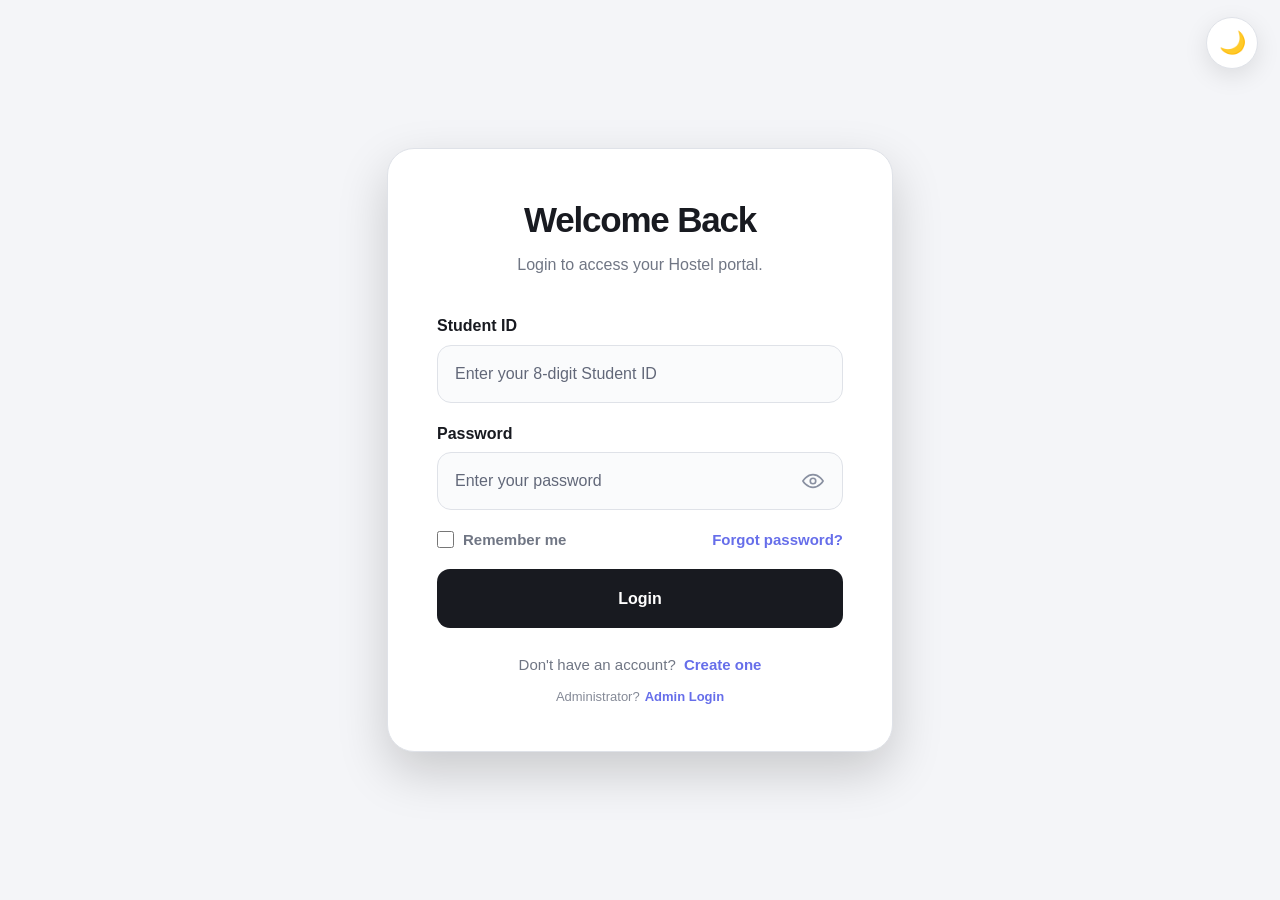
==== commit e4e3745c: "Add files via upload" ====
--- a/index.html
+++ b/index.html
@@ -1,208 +1,210 @@
-<!DOCTYPE html>
-
-<html lang="en">
-
-<head>
-
-    <meta charset="UTF-8">
-
-    <meta
-        name="viewport"
-        content="width=device-width, initial-scale=1.0"
-    >
-
-    <title>Login | Student Portal</title>
-
-    <link
-        rel="stylesheet"
-        href="style.css"
-    >
-
-</head>
-
-
-<body>
-
-
-<button
-    id="themeToggle"
-    class="floating-toggle"
-    aria-label="Toggle theme"
->
-    <span id="themeIcon">☀️</span>
-</button>
-
-
-<div class="container">
-
-    <div class="card">
-
-
-        <!-- Header -->
-
-        <div class="card-header">
-
-            <span class="eyebrow">
-                HOSTEL DASHBOARD
-            </span>
-
-            <h1>
-                Welcome Back
-            </h1>
-
-            <p>
-                Login to access your student portal.
-            </p>
-
-        </div>
-
-
-
-        <!-- Login Form -->
-
-        <form id="loginForm">
-
-
-            <!-- Enrollment ID -->
-
-            <div class="input-group">
-
-                <label for="enrollmentId">
-                    Enrollment ID
-                </label>
-
-                <input
-                    type="text"
-                    id="enrollmentId"
-                    placeholder="Enter your enrollment ID"
-                    autocomplete="username"
-                    required
-                >
-
-            </div>
-
-
-
-            <!-- Password -->
-
-            <div class="input-group">
-
-                <div class="label-row">
-
-                    <label for="password">
-                        Password
-                    </label>
-
-                </div>
-
-
-                <div class="password-field">
-
-                    <input
-                        type="password"
-                        id="password"
-                        placeholder="Enter your password"
-                        autocomplete="current-password"
-                        required
-                    >
-
-                    <button
-                        type="button"
-                        id="togglePassword"
-                        class="password-toggle"
-                        aria-label="Show password"
-                        aria-pressed="false"
-                        tabindex="-1"
-                    >
-
-                        <svg
-                            id="eyeIcon"
-                            viewBox="0 0 24 24"
-                            aria-hidden="true"
-                        >
-
-                            <path d="M1 12s4-7 11-7 11 7 11 7-4 7-11 7-11-7-11-7z" />
-
-                            <circle cx="12" cy="12" r="3" />
-
-                        </svg>
-
-                    </button>
-
-                </div>
-
-            </div>
-
-
-
-            <!-- Remember me / Forgot password -->
-
-            <div class="login-options">
-
-                <label class="remember-me">
-
-                    <input
-                        type="checkbox"
-                        id="rememberMe"
-                    >
-
-                    Remember me
-
-                </label>
-
-
-                <a
-                    href="forgot-password.html"
-                    class="forgot-link"
-                >
-                    Forgot password?
-                </a>
-
-            </div>
-
-
-
-            <!-- Message -->
-
-            <p id="message"></p>
-
-
-
-            <!-- Login Button -->
-
-            <button
-                type="submit"
-                id="loginBtn"
-            >
-                Login
-            </button>
-
-
-        </form>
-
-
-
-        <!-- Register -->
-
-        <div class="login-link">
-
-            Don't have an account?
-
-            <a href="register.html">
-                Create one
-            </a>
-
-        </div>
-
-
-    </div>
-
-</div>
-
-
-<script src="theme.js"></script>
-<script src="login.js"></script>
-
-</body>
-
+<!DOCTYPE html>
+
+<html lang="en">
+
+<head>
+
+    <meta charset="UTF-8">
+
+    <meta name="viewport" content="width=device-width, initial-scale=1.0">
+
+    <title>Login | Hostel Portal</title>
+
+    <link rel="stylesheet" href="style.css">
+
+</head>
+
+
+<body>
+
+
+<button id="themeToggle" class="floating-toggle" aria-label="Toggle theme">
+    <span id="themeIcon">☀️</span>
+</button>
+
+
+<div class="container">
+
+    <div class="card">
+
+
+        <!-- Header -->
+
+        <div class="card-header">
+
+            <h1>
+                Welcome Back
+            </h1>
+
+            <p>
+                Login to access your Hostel portal.
+            </p>
+
+        </div>
+
+
+
+        <!-- Login Form -->
+
+        <form id="loginForm">
+
+
+            <!-- Student ID -->
+
+            <div class="input-group">
+
+                <label for="studentId">
+                    Student ID
+                </label>
+
+                <input
+                  type="text"
+                  id="studentId"
+                  placeholder="Enter your 8-digit Student ID"
+                  autocomplete="username"
+                  inputmode="numeric"
+                  maxlength="8"
+                  pattern="[0-9]{8}"
+                  required
+                >
+
+            </div>
+
+
+
+            <!-- Password -->
+
+            <div class="input-group">
+
+                <div class="label-row">
+
+                    <label for="password">
+                        Password
+                    </label>
+
+                </div>
+
+
+                <div class="password-field">
+
+                    <input
+                      type="password"
+                      id="password"
+                      placeholder="Enter your password"
+                      autocomplete="current-password"
+                      minlength="8"
+                      required
+                    >
+
+                    <button
+                        type="button"
+                        id="togglePassword"
+                        class="password-toggle"
+                        aria-label="Show password"
+                        aria-pressed="false"
+                        tabindex="-1"
+                    >
+
+                        <svg
+                            id="eyeIcon"
+                            viewBox="0 0 24 24"
+                            aria-hidden="true"
+                        >
+
+                            <path d="M1 12s4-7 11-7 11 7 11 7-4 7-11 7-11-7-11-7z" />
+
+                            <circle cx="12" cy="12" r="3" />
+
+                        </svg>
+
+                    </button>
+
+                </div>
+
+            </div>
+
+
+
+            <!-- Remember me / Forgot password -->
+
+            <div class="login-options">
+
+                <label class="remember-me">
+
+                    <input
+                        type="checkbox"
+                        id="rememberMe"
+                    >
+
+                    Remember me
+
+                </label>
+
+
+                <a
+                    href="forgot-password.html"
+                    class="forgot-link"
+                >
+                    Forgot password?
+                </a>
+
+            </div>
+
+
+
+            <!-- Message -->
+
+            <p id="message"></p>
+
+
+
+            <!-- Login Button -->
+
+            <button
+                type="submit"
+                id="loginBtn"
+            >
+                Login
+            </button>
+
+
+        </form>
+
+
+
+        <!-- Register -->
+
+        <div class="login-link">
+
+            Don't have an account?
+
+            <a href="register.html">
+                Create one
+            </a>
+
+        </div>
+
+        <!-- Admin Login -->
+
+<div class="admin-login-link">
+
+    <span>Administrator?</span>
+
+    <a href="admin-login.html">
+        Admin Login
+    </a>
+
+</div>
+
+
+    </div>
+
+</div>
+
+
+
+<script src="login.js"></script>
+
+</body>
+
 </html>
--- a/style.css
+++ b/style.css
@@ -1,4852 +1,779 @@
-/* =========================================
-   RESET
-========================================= */
-
-* {
-    margin: 0;
-    padding: 0;
-    box-sizing: border-box;
-}
-
-
-/* =========================================
-   BODY
-========================================= */
-
-body {
-
-    min-height: 100vh;
-
-    font-family:
-        Inter,
-        -apple-system,
-        BlinkMacSystemFont,
-        "Segoe UI",
-        sans-serif;
-
-    background: #0f1117;
-
-    color: #e1e4ea;
-
-}
-
-
-/* =========================================
-   BASE BUTTON
-========================================= */
-
-/*
-   IMPORTANT:
-   Do NOT give every button width/height here.
-   Individual components control their own size.
-*/
-
-button {
-
-    font-family: inherit;
-
-    cursor: pointer;
-
-}
-
-
-button:disabled {
-
-    cursor: not-allowed;
-
-}
-
-
-/* =========================================
-   CONTAINER
-========================================= */
-
-.container {
-
-    width: 100%;
-
-    max-width: 430px;
-
-}
-
-
-/* =========================================
-   CARD
-========================================= */
-
-.card {
-
-    background: rgba(22, 24, 31, 0.92);
-
-    backdrop-filter: blur(20px);
-
-    -webkit-backdrop-filter: blur(20px);
-
-    border: 1px solid rgba(255, 255, 255, 0.06);
-
-    border-radius: 24px;
-
-    padding: 42px;
-
-    box-shadow:
-        0 25px 70px rgba(0, 0, 0, 0.3),
-        0 5px 20px rgba(0, 0, 0, 0.2);
-
-    animation: appear 0.5s ease;
-
-}
-
-
-/* =========================================
-   ANIMATION
-========================================= */
-
-@keyframes appear {
-
-    from {
-
-        opacity: 0;
-
-        transform:
-            translateY(15px)
-            scale(0.98);
-
-    }
-
-    to {
-
-        opacity: 1;
-
-        transform:
-            translateY(0)
-            scale(1);
-
-    }
-
-}
-
-
-/* =========================================
-   HEADER
-========================================= */
-
-.card-header {
-
-    text-align: center;
-
-    margin-bottom: 30px;
-
-}
-
-
-.logo {
-
-    width: 48px;
-
-    height: 48px;
-
-    margin: 0 auto 18px;
-
-    display: flex;
-
-    align-items: center;
-
-    justify-content: center;
-
-    border-radius: 14px;
-
-    background: #1e2028;
-
-    color: #e1e4ea;
-
-    font-size: 14px;
-
-    font-weight: 700;
-
-    letter-spacing: -0.5px;
-
-}
-
-
-.eyebrow {
-
-    display: inline-block;
-
-    margin-bottom: 9px;
-
-    color: #8b5cf6;
-
-    font-size: 10px;
-
-    font-weight: 700;
-
-    letter-spacing: 1.5px;
-
-}
-
-
-.card h1 {
-
-    font-size: 30px;
-
-    line-height: 1.2;
-
-    letter-spacing: -0.8px;
-
-    margin-bottom: 9px;
-
-    color: #f0f1f4;
-
-}
-
-
-.card-header p {
-
-    color: #8b90a0;
-
-    font-size: 14px;
-
-    line-height: 1.6;
-
-}
-
-
-/* =========================================
-   FORM
-========================================= */
-
-form {
-
-    display: flex;
-
-    flex-direction: column;
-
-}
-
-
-.input-group {
-
-    margin-bottom: 18px;
-
-}
-
-
-label {
-
-    display: block;
-
-    margin-bottom: 7px;
-
-    color: #c8ccd4;
-
-    font-size: 13px;
-
-    font-weight: 600;
-
-}
-
-
-/* =========================================
-   INPUT
-========================================= */
-
-input {
-
-    width: 100%;
-
-    height: 49px;
-
-    padding: 0 14px;
-
-    border: 1px solid #2a2d36;
-
-    border-radius: 11px;
-
-    outline: none;
-
-    background: #1a1c22;
-
-    color: #e1e4ea;
-
-    font-size: 14px;
-
-    font-family: inherit;
-
-    transition:
-        border-color 0.2s ease,
-        box-shadow 0.2s ease,
-        background 0.2s ease;
-
-}
-
-
-input::placeholder {
-
-    color: #5a5f6e;
-
-}
-
-
-input:hover {
-
-    border-color: #3a3d46;
-
-}
-
-
-input:focus {
-
-    background: #1a1c22;
-
-    border-color: #6366f1;
-
-    box-shadow:
-        0 0 0 4px
-        rgba(99, 102, 241, 0.15);
-
-}
-
-
-/* =========================================
-   MESSAGE
-========================================= */
-
-#message {
-
-    min-height: 20px;
-
-    margin: 0 0 8px;
-
-    color: #f87171;
-
-    font-size: 13px;
-
-    text-align: center;
-
-}
-
-
-/* =========================================
-   PASSWORD FIELD (show/hide toggle)
-========================================= */
-
-.password-field {
-
-    position: relative;
-
-}
-
-
-.password-field input {
-
-    padding-right: 44px;
-
-}
-
-
-.password-toggle {
-
-    position: absolute;
-
-    top: 50%;
-
-    right: 6px;
-
-    transform: translateY(-50%);
-
-    width: 34px;
-
-    height: 34px;
-
-    display: flex;
-
-    align-items: center;
-
-    justify-content: center;
-
-    border: 0;
-
-    border-radius: 8px;
-
-    background: transparent;
-
-    color: #8b90a0;
-
-    cursor: pointer;
-
-    transition:
-        background 0.15s ease,
-        color 0.15s ease;
-
-}
-
-
-.password-toggle:hover {
-
-    background: rgba(255, 255, 255, 0.06);
-
-    color: #e1e4ea;
-
-}
-
-
-.password-toggle svg {
-
-    width: 19px;
-
-    height: 19px;
-
-    fill: none;
-
-    stroke: currentColor;
-
-    stroke-width: 2;
-
-    stroke-linecap: round;
-
-    stroke-linejoin: round;
-
-}
-
-
-body.light-theme .password-toggle {
-
-    color: #8b90a0;
-
-}
-
-
-body.light-theme .password-toggle:hover {
-
-    background: rgba(15, 23, 42, 0.05);
-
-    color: #111827;
-
-}
-
-
-/* =========================================
-   LOGIN OPTIONS
-   (remember me + forgot password row)
-========================================= */
-
-.login-options {
-
-    display: flex;
-
-    align-items: center;
-
-    justify-content: space-between;
-
-    margin: -6px 0 18px;
-
-    font-size: 12px;
-
-}
-
-
-.remember-me {
-
-    display: flex;
-
-    align-items: center;
-
-    gap: 7px;
-
-    color: #8b90a0;
-
-    font-weight: 500;
-
-    cursor: pointer;
-
-}
-
-
-.remember-me input {
-
-    width: 15px;
-
-    height: 15px;
-
-    accent-color: #6366f1;
-
-    cursor: pointer;
-
-}
-
-
-.forgot-link {
-
-    color: #818cf8;
-
-    font-weight: 600;
-
-    text-decoration: none;
-
-    transition: color 0.2s ease;
-
-}
-
-
-.forgot-link:hover {
-
-    color: #6366f1;
-
-    text-decoration: underline;
-
-}
-
-
-body.light-theme .remember-me {
-
-    color: #6b7280;
-
-}
-
-
-body.light-theme .forgot-link {
-
-    color: #6366f1;
-
-}
-
-
-body.light-theme .forgot-link:hover {
-
-    color: #4f46e5;
-
-}
-
-
-/* =========================================
-   FIELD HINT / ERROR (inline validation)
-========================================= */
-
-.field-hint {
-
-    display: block;
-
-    margin-top: 6px;
-
-    font-size: 11px;
-
-    color: #6b7080;
-
-}
-
-
-.input-group.field-invalid input {
-
-    border-color: #ef4444;
-
-    box-shadow:
-        0 0 0 4px rgba(239, 68, 68, 0.12);
-
-}
-
-
-.input-group.field-invalid .field-hint {
-
-    color: #f87171;
-
-}
-
-
-.input-group.field-valid input {
-
-    border-color: #16a34a;
-
-}
-
-
-body.light-theme .field-hint {
-
-    color: #9ca3af;
-
-}
-
-
-/* =========================================
-   LOGIN LINK
-========================================= */
-
-.login-link {
-
-    margin-top: 24px;
-
-    text-align: center;
-
-    color: #8b90a0;
-
-    font-size: 13px;
-
-}
-
-
-.login-link a {
-
-    color: #818cf8;
-
-    font-weight: 600;
-
-    text-decoration: none;
-
-    transition: color 0.2s ease;
-
-}
-
-
-.login-link a:hover {
-
-    color: #6366f1;
-
-    text-decoration: underline;
-
-}
-
-
-/* =========================================
-   STUDENT PORTAL
-========================================= */
-
-.portal-container {
-
-    min-height: 100vh;
-
-    background:
-        radial-gradient(
-            circle at 10% 0%,
-            rgba(99, 102, 241, 0.06),
-            transparent 30%
-        ),
-        #0f1117;
-
-}
-
-
-/* =========================================
-   NAVBAR
-========================================= */
-
-.portal-nav {
-
-    height: 76px;
-
-    display: flex;
-
-    align-items: center;
-
-    justify-content: space-between;
-
-    padding: 0 6%;
-
-    background: rgba(15, 17, 23, 0.88);
-
-    backdrop-filter: blur(18px);
-
-    -webkit-backdrop-filter: blur(18px);
-
-    border-bottom: 1px solid #1e2028;
-
-    position: relative;
-
-    z-index: 100;
-
-}
-
-
-.brand {
-
-    display: flex;
-
-    align-items: center;
-
-    gap: 12px;
-
-}
-
-
-.brand-logo {
-
-    width: 40px;
-
-    height: 40px;
-
-    border-radius: 12px;
-
-    display: flex;
-
-    align-items: center;
-
-    justify-content: center;
-
-    background: #1e2028;
-
-    color: #e1e4ea;
-
-    font-size: 13px;
-
-    font-weight: 700;
-
-    letter-spacing: 0.5px;
-
-}
-
-
-.brand strong {
-
-    display: block;
-
-    font-size: 15px;
-
-    color: #f0f1f4;
-
-}
-
-
-.brand span {
-
-    display: block;
-
-    margin-top: 2px;
-
-    font-size: 11px;
-
-    color: #6b7080;
-
-}
-
-
-/* =========================================
-   NAV ACTIONS
-========================================= */
-
-.nav-actions {
-
-    display: flex;
-
-    align-items: center;
-
-    gap: 10px;
-
-}
-
-
-/* =========================================
-   THEME TOGGLE
-========================================= */
-
-.theme-toggle {
-
-    width: 38px;
-
-    height: 38px;
-
-    margin: 0;
-
-    padding: 0;
-
-    display: flex;
-
-    align-items: center;
-
-    justify-content: center;
-
-    border: 1px solid #292d38;
-
-    border-radius: 10px;
-
-    background: #101218;
-
-    color: #ffffff;
-
-    cursor: pointer;
-
-    font-size: 16px;
-
-    transition:
-        background 0.2s ease,
-        border-color 0.2s ease,
-        transform 0.2s ease;
-
-}
-
-
-.theme-toggle:hover {
-
-    background: #191c23;
-
-    border-color: #414652;
-
-    transform: translateY(-1px);
-
-}
-
-
-/* =========================================
-   USER MENU
-========================================= */
-
-.user-menu {
-
-    position: relative;
-
-}
-
-
-/* =========================================
-   USER AVATAR BUTTON
-========================================= */
-
-.user-menu-btn {
-
-    width: 42px;
-
-    height: 42px;
-
-    margin: 0;
-
-    padding: 0;
-
-    display: flex;
-
-    align-items: center;
-
-    justify-content: center;
-
-    border: 1px solid #292d38;
-
-    border-radius: 50%;
-
-    background: #16181f;
-
-    color: #c8ccd4;
-
-    cursor: pointer;
-
-    box-shadow: none;
-
-    transition:
-        background 0.2s ease,
-        border-color 0.2s ease,
-        transform 0.2s ease,
-        box-shadow 0.2s ease;
-
-}
-
-
-.user-menu-btn:hover {
-
-    background: #1e2028;
-
-    border-color: #414652;
-
-    transform: translateY(-1px);
-
-    box-shadow:
-        0 6px 18px rgba(0, 0, 0, 0.22);
-
-}
-
-
-.user-menu-btn:active {
-
-    transform: scale(0.96);
-
-    box-shadow: none;
-
-}
-
-
-/* =========================================
-   USER AVATAR
-========================================= */
-
-.user-avatar {
-
-    width: 31px;
-
-    height: 31px;
-
-    display: flex;
-
-    align-items: center;
-
-    justify-content: center;
-
-    border-radius: 50%;
-
-    background: #252830;
-
-    color: #c8ccd4;
-
-}
-
-
-.user-avatar-icon {
-
-    width: 24px;
-
-    height: 24px;
-
-    display: block;
-
-    fill: none;
-
-    stroke: currentColor;
-
-    stroke-width: 2.5;
-
-    stroke-linecap: round;
-
-    stroke-linejoin: round;
-
-}
-
-
-/* =========================================
-   USER DROPDOWN
-========================================= */
-
-.user-dropdown {
-
-    position: absolute;
-
-    top: calc(100% + 10px);
-
-    right: 0;
-
-    width: 235px;
-
-    padding: 8px;
-
-    background: #16181f;
-
-    border: 1px solid #292d38;
-
-    border-radius: 15px;
-
-    box-shadow:
-        0 18px 45px rgba(0, 0, 0, 0.42),
-        0 5px 15px rgba(0, 0, 0, 0.25);
-
-    opacity: 0;
-
-    visibility: hidden;
-
-    transform:
-        translateY(-6px)
-        scale(0.97);
-
-    transform-origin: top right;
-
-    pointer-events: none;
-
-    transition:
-        opacity 0.18s ease,
-        transform 0.18s ease,
-        visibility 0.18s ease;
-
-    z-index: 1000;
-
-}
-
-
-.user-menu.open .user-dropdown {
-
-    opacity: 1;
-
-    visibility: visible;
-
-    transform:
-        translateY(0)
-        scale(1);
-
-    pointer-events: auto;
-
-}
-
-
-/* =========================================
-   DROPDOWN ACCOUNT HEADER
-========================================= */
-
-.dropdown-account {
-
-    display: flex;
-
-    align-items: center;
-
-    gap: 11px;
-
-    padding: 10px 9px 12px;
-
-}
-
-
-.dropdown-avatar {
-
-    width: 38px;
-
-    height: 38px;
-
-    flex-shrink: 0;
-
-    display: flex;
-
-    align-items: center;
-
-    justify-content: center;
-
-    border-radius: 50%;
-
-    background: #252830;
-
-    color: #c8ccd4;
-
-}
-
-
-.dropdown-avatar svg {
-
-    width: 27px;
-
-    height: 27px;
-
-    fill: none;
-
-    stroke: currentColor;
-
-    stroke-width: 2.3;
-
-    stroke-linecap: round;
-
-    stroke-linejoin: round;
-
-}
-
-
-.dropdown-account-info {
-
-    min-width: 0;
-
-}
-
-
-.dropdown-account-info strong {
-
-    display: block;
-
-    color: #f0f1f4;
-
-    font-size: 13px;
-
-    font-weight: 650;
-
-    line-height: 1.3;
-
-}
-
-
-.dropdown-account-info span {
-
-    display: block;
-
-    margin-top: 3px;
-
-    color: #6f7482;
-
-    font-size: 10px;
-
-    line-height: 1.3;
-
-}
-
-
-/* =========================================
-   DROPDOWN DIVIDER
-========================================= */
-
-.dropdown-divider {
-
-    height: 1px;
-
-    margin: 2px 5px 6px;
-
-    background: #252830;
-
-}
-
-
-/* =========================================
-   DROPDOWN LOGOUT
-========================================= */
-
-.dropdown-logout {
-
-    width: 100%;
-
-    height: 42px;
-
-    margin: 0;
-
-    padding: 0 10px;
-
-    display: flex;
-
-    align-items: center;
-
-    gap: 10px;
-
-    border: 0;
-
-    border-radius: 10px;
-
-    background: transparent;
-
-    color: #f87171;
-
-    font-family: inherit;
-
-    font-size: 12px;
-
-    font-weight: 600;
-
-    text-align: left;
-
-    cursor: pointer;
-
-    box-shadow: none;
-
-    transition:
-        background 0.18s ease,
-        color 0.18s ease;
-
-}
-
-/* =========================================
-   DROPDOWN - ADMIN LOGIN LINK
-   Add this to style.css, near the
-   .dropdown-logout rules
-========================================= */
-
-.dropdown-admin-link {
-
-    width: 100%;
-
-    height: 42px;
-
-    margin: 0;
-
-    padding: 0 10px;
-
-    display: flex;
-
-    align-items: center;
-
-    gap: 10px;
-
-    border: 0;
-
-    border-radius: 10px;
-
-    background: transparent;
-
-    color: #c8ccd4;
-
-    font-family: inherit;
-
-    font-size: 12px;
-
-    font-weight: 600;
-
-    text-align: left;
-
-    text-decoration: none;
-
-    cursor: pointer;
-
-    box-shadow: none;
-
-    transition:
-        background 0.18s ease,
-        color 0.18s ease;
-
-}
-
-
-.dropdown-admin-link:hover {
-
-    background: rgba(255, 255, 255, 0.06);
-
-    color: #f0f1f4;
-
-}
-
-
-.admin-link-icon {
-
-    width: 29px;
-
-    height: 29px;
-
-    display: flex;
-
-    align-items: center;
-
-    justify-content: center;
-
-    border-radius: 8px;
-
-    background: rgba(255, 255, 255, 0.06);
-
-}
-
-
-.admin-link-icon svg {
-
-    width: 16px;
-
-    height: 16px;
-
-    fill: none;
-
-    stroke: currentColor;
-
-    stroke-width: 1.8;
-
-    stroke-linecap: round;
-
-    stroke-linejoin: round;
-
-}
-
-
-/* =========================================
-   LIGHT THEME
-========================================= */
-
-body.light-theme .dropdown-admin-link {
-
-    color: #363941;
-
-}
-
-
-body.light-theme .dropdown-admin-link:hover {
-
-    background: rgba(15, 23, 42, 0.05);
-
-    color: #17191d;
-
-}
-
-
-body.light-theme .admin-link-icon {
-
-    background: rgba(15, 23, 42, 0.05);
-
-}
-
-
-.dropdown-logout:hover {
-
-    background: rgba(248, 113, 113, 0.10);
-
-    color: #ff8585;
-
-    transform: none;
-
-    box-shadow: none;
-
-}
-
-
-.dropdown-logout:active {
-
-    transform: none;
-
-    box-shadow: none;
-
-}
-
-
-.logout-icon {
-
-    width: 29px;
-
-    height: 29px;
-
-    display: flex;
-
-    align-items: center;
-
-    justify-content: center;
-
-    border-radius: 8px;
-
-    background: rgba(248, 113, 113, 0.09);
-
-}
-
-
-.logout-icon svg {
-
-    width: 16px;
-
-    height: 16px;
-
-    fill: none;
-
-    stroke: currentColor;
-
-    stroke-width: 1.8;
-
-    stroke-linecap: round;
-
-    stroke-linejoin: round;
-
-}
-
-
-/* =========================================
-   MAIN
-========================================= */
-
-.portal-main {
-
-    width: min(1100px, 88%);
-
-    margin: 0 auto;
-
-    padding: 55px 0 70px;
-
-}
-
-
-/* =========================================
-   WELCOME
-========================================= */
-
-.welcome-section {
-
-    display: flex;
-
-    justify-content: space-between;
-
-    align-items: flex-end;
-
-    gap: 30px;
-
-    margin-bottom: 32px;
-
-}
-
-
-.welcome-section h1 {
-
-    margin: 0;
-
-    font-size: clamp(28px, 4vw, 42px);
-
-    line-height: 1.1;
-
-    letter-spacing: -1.5px;
-
-    color: #f0f1f4;
-
-}
-
-
-.welcome-section p {
-
-    margin: 12px 0 0;
-
-    color: #8b90a0;
-
-    font-size: 14px;
-
-}
-
-
-.enrollment-badge {
-
-    min-width: 155px;
-
-    padding: 14px 18px;
-
-    background: #16181f;
-
-    border: 1px solid #252830;
-
-    border-radius: 14px;
-
-}
-
-
-.enrollment-badge span {
-
-    display: block;
-
-    color: #6b7080;
-
-    font-size: 10px;
-
-    text-transform: uppercase;
-
-    letter-spacing: 1px;
-
-}
-
-
-.enrollment-badge strong {
-
-    display: block;
-
-    margin-top: 5px;
-
-    color: #e1e4ea;
-
-    font-size: 16px;
-
-}
-
-
-/* =========================================
-   PROFILE CARD
-========================================= */
-
-.profile-card {
-
-    padding: 28px;
-
-    border-radius: 20px;
-
-    background: #16181f;
-
-    color: #e1e4ea;
-
-    border: 1px solid #252830;
-
-    box-shadow:
-        0 20px 45px rgba(0, 0, 0, 0.12);
-
-    margin-bottom: 24px;
-
-}
-
-
-.profile-card-top {
-
-    display: flex;
-
-    justify-content: space-between;
-
-    align-items: center;
-
-    gap: 20px;
-
-}
-
-
-.section-label {
-
-    display: block;
-
-    margin-bottom: 7px;
-
-    font-size: 9px;
-
-    font-weight: 700;
-
-    letter-spacing: 1.5px;
-
-    color: #6b7080;
-
-}
-
-
-.profile-card h2 {
-
-    margin: 0;
-
-    font-size: 21px;
-
-    color: #f0f1f4;
-
-}
-
-
-.profile-card p {
-
-    margin: 8px 0 0;
-
-    max-width: 570px;
-
-    color: #8b90a0;
-
-    font-size: 13px;
-
-    line-height: 1.6;
-
-}
-
-
-.completion-circle {
-
-    width: 62px;
-
-    height: 62px;
-
-    flex-shrink: 0;
-
-    display: flex;
-
-    align-items: center;
-
-    justify-content: center;
-
-    border-radius: 50%;
-
-    border: 3px solid #33363f;
-
-    background: #1e2028;
-
-    color: #e1e4ea;
-
-    font-size: 13px;
-
-    font-weight: 700;
-
-}
-
-
-.progress-container {
-
-    width: 100%;
-
-    height: 5px;
-
-    margin-top: 25px;
-
-    border-radius: 10px;
-
-    background: #252830;
-
-    overflow: hidden;
-
-}
-
-
-.progress-bar {
-
-    width: 0%;
-
-    height: 100%;
-
-    border-radius: inherit;
-
-    background: #e1e4ea;
-
-    transition: width 0.5s ease;
-
-}
-
-
-.profile-status {
-
-    display: flex;
-
-    justify-content: space-between;
-
-    align-items: center;
-
-    gap: 20px;
-
-    margin-top: 20px;
-
-}
-
-
-#profileStatus {
-
-    color: #8b90a0;
-
-    font-size: 12px;
-
-}
-
-
-.profile-status button {
-
-    width: auto;
-
-    height: auto;
-
-    margin: 0;
-
-    padding: 11px 16px;
-
-    border: 0;
-
-    border-radius: 10px;
-
-    background: #e1e4ea;
-
-    color: #0f1117;
-
-    font-size: 12px;
-
-    font-weight: 700;
-
-    cursor: pointer;
-
-    transition:
-        transform 0.2s ease,
-        box-shadow 0.2s ease;
-
-}
-
-
-.profile-status button:hover {
-
-    transform: translateY(-2px);
-
-    box-shadow:
-        0 8px 20px rgba(0, 0, 0, 0.18);
-
-}
-
-
-.profile-status button span {
-
-    margin-left: 7px;
-
-}
-
-
-/* =========================================
-   DASHBOARD GRID
-========================================= */
-
-.dashboard-grid {
-
-    display: grid;
-
-    grid-template-columns:
-        repeat(3, 1fr);
-
-    gap: 16px;
-
-}
-
-
-.dashboard-card {
-
-    padding: 24px;
-
-    min-height: 230px;
-
-    display: flex;
-
-    flex-direction: column;
-
-    background: #16181f;
-
-    border: 1px solid #252830;
-
-    border-radius: 18px;
-
-    transition:
-        transform 0.25s ease,
-        box-shadow 0.25s ease,
-        background 0.25s ease,
-        border-color 0.25s ease;
-
-}
-
-
-.dashboard-card:hover {
-
-    transform: translateY(-4px);
-
-    background: #1a1c24;
-
-    border-color: #33363f;
-
-    box-shadow:
-        0 15px 35px rgba(0, 0, 0, 0.08);
-
-}
-
-
-.card-icon {
-
-    width: 42px;
-
-    height: 42px;
-
-    display: flex;
-
-    align-items: center;
-
-    justify-content: center;
-
-    border-radius: 12px;
-
-    background: #1e2028;
-
-    border: 1px solid #252830;
-
-    font-size: 18px;
-
-    margin-bottom: 22px;
-
-}
-
-
-.card-label {
-
-    font-size: 9px;
-
-    font-weight: 700;
-
-    letter-spacing: 1.4px;
-
-    color: #6b7080;
-
-}
-
-
-.dashboard-card h3 {
-
-    margin: 7px 0 8px;
-
-    font-size: 17px;
-
-    color: #f0f1f4;
-
-}
-
-
-.dashboard-card p {
-
-    margin: 0;
-
-    color: #8b90a0;
-
-    font-size: 12px;
-
-    line-height: 1.65;
-
-}
-
-
-.card-link {
-
-    width: auto;
-
-    height: auto;
-
-    align-self: flex-start;
-
-    margin-top: auto;
-
-    padding: 0;
-
-    border: 0;
-
-    background: transparent;
-
-    color: #e1e4ea;
-
-    font-size: 12px;
-
-    font-weight: 700;
-
-    cursor: pointer;
-
-}
-
-
-.card-link span {
-
-    margin-left: 6px;
-
-    transition: margin 0.2s ease;
-
-}
-
-
-.card-link:not(:disabled):hover span {
-
-    margin-left: 10px;
-
-}
-
-
-.card-link:disabled {
-
-    color: #4b5060;
-
-    cursor: not-allowed;
-
-}
-
-
-.locked-card {
-
-    background: #12131a;
-
-}
-
-
-/* =========================================
-   ACCOUNT
-========================================= */
-
-.account-section {
-
-    margin-top: 24px;
-
-    padding: 25px;
-
-    background: #16181f;
-
-    border: 1px solid #252830;
-
-    border-radius: 18px;
-
-}
-
-
-.account-section h2 {
-
-    margin: 0 0 20px;
-
-    font-size: 17px;
-
-    color: #f0f1f4;
-
-}
-
-
-.account-row {
-
-    display: flex;
-
-    justify-content: space-between;
-
-    align-items: center;
-
-    padding: 14px 0;
-
-    border-top: 1px solid #1e2028;
-
-    font-size: 13px;
-
-}
-
-
-.account-row span {
-
-    color: #6b7080;
-
-}
-
-
-.account-row strong {
-
-    color: #e1e4ea;
-
-}
-
-
-.active-status {
-
-    color: #16a34a !important;
-
-}
-
-
-/* =========================================
-   PROFILE PAGE
-========================================= */
-
-.profile-page {
-
-    min-height: 100vh;
-
-    padding: 55px 20px 80px;
-
-    background: #0f1117;
-
-}
-
-
-.form-header {
-
-    width: min(620px, 100%);
-
-    margin: 0 auto 28px;
-
-}
-
-
-.back-link {
-
-    display: inline-block;
-
-    margin-bottom: 35px;
-
-    color: #8b90a0;
-
-    text-decoration: none;
-
-    font-size: 13px;
-
-    font-weight: 600;
-
-    transition: 0.2s ease;
-
-}
-
-
-.back-link:hover {
-
-    color: #f0f1f4;
-
-    transform: translateX(-3px);
-
-}
-
-
-.form-header h1 {
-
-    margin: 0;
-
-    color: #f0f1f4;
-
-    font-size: 36px;
-
-    letter-spacing: -1.2px;
-
-}
-
-
-.form-header p {
-
-    margin-top: 10px;
-
-    color: #8b90a0;
-
-    font-size: 14px;
-
-    line-height: 1.6;
-
-}
-
-
-.profile-form-card {
-
-    width: min(620px, 100%);
-
-    margin: 0 auto;
-
-    padding: 30px;
-
-    background: #16181f;
-
-    border: 1px solid #252830;
-
-    border-radius: 20px;
-
-    box-shadow:
-        0 15px 40px rgba(0, 0, 0, 0.25);
-
-}
-
-
-#profileForm {
-
-    display: flex;
-
-    flex-direction: column;
-
-    gap: 20px;
-
-}
-
-
-.form-group {
-
-    display: flex;
-
-    flex-direction: column;
-
-}
-
-
-.form-group label {
-
-    margin-bottom: 7px;
-
-    color: #c8ccd4;
-
-    font-size: 12px;
-
-    font-weight: 700;
-
-}
-
-
-.form-group input,
-.form-group select {
-
-    width: 100%;
-
-    padding: 13px 14px;
-
-    border: 1px solid #2a2d36;
-
-    border-radius: 10px;
-
-    outline: none;
-
-    background: #1a1c22;
-
-    color: #e1e4ea;
-
-    font-family: inherit;
-
-    font-size: 13px;
-
-    transition:
-        border-color 0.2s ease,
-        box-shadow 0.2s ease;
-
-}
-
-
-.form-group input:focus,
-.form-group select:focus {
-
-    border-color: #6366f1;
-
-    box-shadow:
-        0 0 0 3px rgba(99, 102, 241, 0.08);
-
-}
-
-
-.form-group input[readonly] {
-
-    background: #12131a;
-
-    color: #6b7080;
-
-    cursor: not-allowed;
-
-}
-
-
-.form-group small {
-
-    margin-top: 6px;
-
-    color: #5a5f6e;
-
-    font-size: 10px;
-
-}
-
-
-#saveProfileBtn {
-
-    width: 100%;
-
-    height: auto;
-
-    margin-top: 5px;
-
-    padding: 14px;
-
-    border: none;
-
-    border-radius: 11px;
-
-    background: #e1e4ea;
-
-    color: #0f1117;
-
-    font-family: inherit;
-
-    font-size: 13px;
-
-    font-weight: 700;
-
-    cursor: pointer;
-
-    transition:
-        transform 0.2s ease,
-        box-shadow 0.2s ease,
-        opacity 0.2s ease;
-
-}
-
-
-#saveProfileBtn:hover {
-
-    background: #ffffff;
-
-    transform: translateY(-2px);
-
-    box-shadow:
-        0 10px 25px rgba(0, 0, 0, 0.25);
-
-}
-
-
-#saveProfileBtn:disabled {
-
-    opacity: 0.6;
-
-    cursor: not-allowed;
-
-    transform: none;
-
-    box-shadow: none;
-
-}
-
-
-#saveProfileBtn span:last-child {
-
-    margin-left: 7px;
-
-}
-
-
-#profileMessage {
-
-    min-height: 18px;
-
-    margin: 0;
-
-    color: #8b90a0;
-
-    text-align: center;
-
-    font-size: 12px;
-
-}
-
-
-/* =========================================
-   THEME TRANSITION
-========================================= */
-
-.theme-transition,
-.theme-transition *,
-.theme-transition *::before,
-.theme-transition *::after {
-
-    transition:
-        background 0.4s ease,
-        color 0.4s ease,
-        border-color 0.4s ease,
-        box-shadow 0.4s ease,
-        opacity 0.4s ease !important;
-
-}
-
-
-/* =========================================
-   FLOATING THEME TOGGLE
-========================================= */
-
-.floating-toggle {
-
-    position: fixed;
-
-    top: 20px;
-
-    right: 20px;
-
-    z-index: 999;
-
-    width: 44px;
-
-    height: 44px;
-
-    display: flex;
-
-    align-items: center;
-
-    justify-content: center;
-
-    border: 1px solid #292d38;
-
-    border-radius: 50%;
-
-    background: #16181f;
-
-    color: #ffffff;
-
-    cursor: pointer;
-
-    font-size: 18px;
-
-    box-shadow:
-        0 8px 24px rgba(0, 0, 0, 0.3);
-
-    transition:
-        background 0.2s ease,
-        border-color 0.2s ease,
-        transform 0.2s ease,
-        box-shadow 0.2s ease;
-
-}
-
-
-.floating-toggle:hover {
-
-    background: #1e2028;
-
-    border-color: #414652;
-
-    transform: translateY(-2px);
-
-    box-shadow:
-        0 12px 32px rgba(0, 0, 0, 0.4);
-
-}
-
-
-/* =========================================
-   DARK SCROLLBAR
-========================================= */
-
-::-webkit-scrollbar {
-
-    width: 8px;
-
-}
-
-
-::-webkit-scrollbar-track {
-
-    background: #0f1117;
-
-}
-
-
-::-webkit-scrollbar-thumb {
-
-    background: #2a2d36;
-
-    border-radius: 10px;
-
-}
-
-
-::-webkit-scrollbar-thumb:hover {
-
-    background: #3a3d46;
-
-}
-
-
-/* =========================================
-   LIGHT THEME
-========================================= */
-
-body.light-theme {
-
-    background: #f5f6f8;
-
-    color: #15171b;
-
-}
-
-
-/* =========================================
-   LOGIN / REGISTER LIGHT
-========================================= */
-
-body.light-theme .card {
-
-    background: rgba(255, 255, 255, 0.92);
-
-    border: 1px solid rgba(255, 255, 255, 0.8);
-
-    box-shadow:
-        0 25px 70px rgba(15, 23, 42, 0.08),
-        0 5px 20px rgba(15, 23, 42, 0.04);
-
-}
-
-
-body.light-theme .card h1 {
-
-    color: #111827;
-
-}
-
-
-body.light-theme .card-header p {
-
-    color: #6b7280;
-
-}
-
-
-body.light-theme label {
-
-    color: #374151;
-
-}
-
-
-body.light-theme input,
-body.light-theme select,
-body.light-theme textarea {
-
-    background: #fafafa;
-
-    border-color: #e1e4e8;
-
-    color: #111827;
-
-}
-
-
-body.light-theme input::placeholder,
-body.light-theme textarea::placeholder {
-
-    color: #a1a7b2;
-
-}
-
-
-body.light-theme input:hover,
-body.light-theme select:hover,
-body.light-theme textarea:hover {
-
-    border-color: #c9cdd4;
-
-}
-
-
-body.light-theme input:focus,
-body.light-theme select:focus,
-body.light-theme textarea:focus {
-
-    background: #ffffff;
-
-    border-color: #6366f1;
-
-    box-shadow:
-        0 0 0 4px rgba(99, 102, 241, 0.10);
-
-}
-
-
-body.light-theme .login-link {
-
-    color: #6b7280;
-
-}
-
-
-body.light-theme .login-link a {
-
-    color: #6366f1;
-
-}
-
-
-body.light-theme .login-link a:hover {
-
-    color: #4f46e5;
-
-}
-
-
-body.light-theme #message {
-
-    color: #ef4444;
-
-}
-
-
-/* =========================================
-   PROFILE LIGHT
-========================================= */
-
-body.light-theme .profile-page {
-
-    background:
-        radial-gradient(
-            circle at 20% 0%,
-            rgba(99, 102, 241, 0.08),
-            transparent 35%
-        ),
-        #f7f8fc;
-
-}
-
-
-body.light-theme .form-header h1 {
-
-    color: #111827;
-
-}
-
-
-body.light-theme .form-header p {
-
-    color: #737986;
-
-}
-
-
-body.light-theme .back-link {
-
-    color: #6b7280;
-
-}
-
-
-body.light-theme .back-link:hover {
-
-    color: #111827;
-
-}
-
-
-body.light-theme .profile-form-card {
-
-    background: white;
-
-    border: 1px solid #e7e8ee;
-
-    box-shadow:
-        0 15px 40px rgba(17, 24, 39, 0.06);
-
-}
-
-
-body.light-theme .profile-form-card label {
-
-    color: #374151;
-
-}
-
-
-body.light-theme .profile-form-card input,
-body.light-theme .profile-form-card select {
-
-    background: white;
-
-    border-color: #e1e4ea;
-
-    color: #111827;
-
-}
-
-
-body.light-theme .profile-form-card input[readonly] {
-
-    background: #f5f6f8;
-
-    color: #6b7280;
-
-}
-
-
-body.light-theme .profile-form-card small {
-
-    color: #9ca3af;
-
-}
-
-
-body.light-theme #saveProfileBtn {
-
-    background: #111827;
-
-    color: white;
-
-}
-
-
-body.light-theme #saveProfileBtn:hover {
-
-    background: #1f2937;
-
-}
-
-
-body.light-theme #profileMessage {
-
-    color: #6b7280;
-
-}
-
-
-/* =========================================
-   PORTAL LIGHT
-========================================= */
-
-body.light-theme .portal-container {
-
-    background:
-        radial-gradient(
-            circle at 10% 0%,
-            rgba(99, 102, 241, 0.08),
-            transparent 30%
-        ),
-        #f7f8fc;
-
-}
-
-
-body.light-theme .portal-nav {
-
-    background: rgba(255, 255, 255, 0.88);
-
-    border-bottom-color: #e4e6eb;
-
-}
-
-
-body.light-theme .brand strong {
-
-    color: #17191d;
-
-}
-
-
-body.light-theme .brand span {
-
-    color: #858a94;
-
-}
-
-
-body.light-theme .brand-logo {
-
-    background: #17191d;
-
-    color: #ffffff;
-
-}
-
-
-body.light-theme .theme-toggle {
-
-    background: #ffffff;
-
-    border-color: #dedfe4;
-
-    color: #17191d;
-
-}
-
-
-body.light-theme .theme-toggle:hover {
-
-    background: #f0f1f3;
-
-    border-color: #cfd1d7;
-
-}
-
-
-/* =========================================
-   PORTAL USER MENU LIGHT
-========================================= */
-
-body.light-theme .user-menu-btn {
-
-    background: #ffffff;
-
-    border-color: #dedfe4;
-
-    color: #363941;
-
-}
-
-
-body.light-theme .user-menu-btn:hover {
-
-    background: #f4f5f7;
-
-    border-color: #cfd1d7;
-
-    box-shadow:
-        0 6px 18px rgba(15, 23, 42, 0.10);
-
-}
-
-
-body.light-theme .user-avatar {
-
-    background: #eef0f3;
-
-    color: #4b4f58;
-
-}
-
-
-body.light-theme .user-dropdown {
-
-    background: #ffffff;
-
-    border-color: #e1e3e8;
-
-    box-shadow:
-        0 18px 45px rgba(15, 23, 42, 0.13),
-        0 5px 15px rgba(15, 23, 42, 0.06);
-
-}
-
-
-body.light-theme .dropdown-avatar {
-
-    background: #eef0f3;
-
-    color: #4b4f58;
-
-}
-
-
-body.light-theme .dropdown-account-info strong {
-
-    color: #17191d;
-
-}
-
-
-body.light-theme .dropdown-account-info span {
-
-    color: #858a94;
-
-}
-
-
-body.light-theme .dropdown-divider {
-
-    background: #eceef1;
-
-}
-
-
-body.light-theme .dropdown-logout {
-
-    color: #dc2626;
-
-}
-
-
-body.light-theme .dropdown-logout:hover {
-
-    background: #fef2f2;
-
-    color: #b91c1c;
-
-}
-
-
-body.light-theme .logout-icon {
-
-    background: #fef2f2;
-
-}
-
-
-/* =========================================
-   PORTAL CONTENT LIGHT
-========================================= */
-
-body.light-theme .welcome-section h1 {
-
-    color: #15171b;
-
-}
-
-
-body.light-theme .welcome-section p {
-
-    color: #70757f;
-
-}
-
-
-body.light-theme .eyebrow {
-
-    color: #7c3aed;
-
-}
-
-
-body.light-theme .enrollment-badge {
-
-    background: #ffffff;
-
-    border-color: #e2e4e8;
-
-}
-
-
-body.light-theme .enrollment-badge span {
-
-    color: #858a94;
-
-}
-
-
-body.light-theme .enrollment-badge strong {
-
-    color: #202329;
-
-}
-
-
-body.light-theme .profile-card {
-
-    background:
-        linear-gradient(
-            135deg,
-            #ffffff,
-            #f8f9fa
-        );
-
-    border: 1px solid #e2e4e8;
-
-}
-
-
-body.light-theme .section-label {
-
-    color: #858a94;
-
-}
-
-
-body.light-theme .profile-card h2 {
-
-    color: #17191d;
-
-}
-
-
-body.light-theme .profile-card p {
-
-    color: #70757f;
-
-}
-
-
-body.light-theme .completion-circle {
-
-    background: #f3f4f6;
-
-    border-color: #dfe1e5;
-
-    color: #17191d;
-
-}
-
-
-body.light-theme .progress-container {
-
-    background: #e1e3e7;
-
-}
-
-
-body.light-theme .progress-bar {
-
-    background: #17191d;
-
-}
-
-
-body.light-theme .profile-status > span {
-
-    color: #777c86;
-
-}
-
-
-body.light-theme .profile-status button {
-
-    background: #111827;
-
-    color: #ffffff;
-
-}
-
-
-body.light-theme .profile-status button:hover {
-
-    background: #1f2937;
-
-}
-
-
-body.light-theme .dashboard-card {
-
-    background: #ffffff;
-
-    border-color: #e2e4e8;
-
-}
-
-
-body.light-theme .dashboard-card:hover {
-
-    background: #fafafa;
-
-    border-color: #d3d6dc;
-
-}
-
-
-body.light-theme .card-icon {
-
-    background: #f2f3f5;
-
-    border-color: #e1e3e7;
-
-}
-
-
-body.light-theme .card-label {
-
-    color: #858a94;
-
-}
-
-
-body.light-theme .dashboard-card h3 {
-
-    color: #17191d;
-
-}
-
-
-body.light-theme .dashboard-card p {
-
-    color: #737881;
-
-}
-
-
-body.light-theme .card-link {
-
-    color: #292c32;
-
-}
-
-
-body.light-theme .card-link:hover:not(:disabled) {
-
-    color: #000000;
-
-}
-
-
-body.light-theme .card-link:disabled {
-
-    color: #a0a4ac;
-
-}
-
-
-body.light-theme .locked-card {
-
-    background: #fafafa;
-
-}
-
-
-body.light-theme .account-section {
-
-    background: #ffffff;
-
-    border-color: #e2e4e8;
-
-}
-
-
-body.light-theme .account-section h2 {
-
-    color: #17191d;
-
-}
-
-
-body.light-theme .account-row {
-
-    border-top-color: #ececef;
-
-}
-
-
-body.light-theme .account-row span {
-
-    color: #777c86;
-
-}
-
-
-body.light-theme .account-row strong {
-
-    color: #292c32;
-
-}
-
-
-body.light-theme .active-status {
-
-    color: #16a34a !important;
-
-}
-
-
-/* =========================================
-   FLOATING TOGGLE LIGHT
-========================================= */
-
-body.light-theme .floating-toggle {
-
-    background: #ffffff;
-
-    border-color: #dedfe4;
-
-    color: #17191d;
-
-    box-shadow:
-        0 8px 24px rgba(15, 23, 42, 0.08);
-
-}
-
-
-body.light-theme .floating-toggle:hover {
-
-    background: #f0f1f3;
-
-    border-color: #cfd1d7;
-
-    box-shadow:
-        0 12px 32px rgba(15, 23, 42, 0.12);
-
-}
-
-
-/* =========================================
-   LIGHT SCROLLBAR
-========================================= */
-
-body.light-theme::-webkit-scrollbar-track {
-
-    background: #f5f6f8;
-
-}
-
-
-body.light-theme::-webkit-scrollbar-thumb {
-
-    background: #cfd2d8;
-
-}
-
-
-body.light-theme::-webkit-scrollbar-thumb:hover {
-
-    background: #b8bbc2;
-
-}
-
-
-/* =========================================
-   MOBILE — PORTAL
-========================================= */
-
-@media (max-width: 800px) {
-
-    .portal-nav {
-
-        padding: 0 5%;
-
-    }
-
-
-    .portal-main {
-
-        width: 90%;
-
-        padding-top: 35px;
-
-    }
-
-
-    .welcome-section {
-
-        align-items: flex-start;
-
-        flex-direction: column;
-
-    }
-
-
-    .enrollment-badge {
-
-        width: 100%;
-
-    }
-
-
-    .dashboard-grid {
-
-        grid-template-columns: 1fr;
-
-    }
-
-
-    .profile-card-top {
-
-        align-items: flex-start;
-
-    }
-
-}
-
-
-/* =========================================
-   MOBILE — SMALL
-========================================= */
-
-@media (max-width: 600px) {
-
-    .profile-page {
-
-        padding-top: 35px;
-
-    }
-
-
-    .form-header h1 {
-
-        font-size: 29px;
-
-    }
-
-
-    .profile-form-card {
-
-        padding: 22px;
-
-    }
-
-}
-
-
-/* =========================================
-   MOBILE — VERY SMALL
-========================================= */
-
-@media (max-width: 500px) {
-
-    body {
-
-        padding: 0;
-
-    }
-
-
-    .card {
-
-        padding: 32px 24px;
-
-        border-radius: 20px;
-
-    }
-
-
-    .card h1 {
-
-        font-size: 27px;
-
-    }
-
-
-    .portal-nav {
-
-        height: 68px;
-
-    }
-
-
-    .brand {
-
-        gap: 9px;
-
-    }
-
-
-    .brand-logo {
-
-        width: 36px;
-
-        height: 36px;
-
-        border-radius: 10px;
-
-    }
-
-
-    .brand strong {
-
-        font-size: 14px;
-
-    }
-
-
-    .brand span {
-
-        font-size: 10px;
-
-    }
-
-
-    .theme-toggle {
-
-        width: 36px;
-
-        height: 36px;
-
-        font-size: 15px;
-
-    }
-
-
-    .user-menu-btn {
-
-        width: 40px;
-
-        height: 40px;
-
-    }
-
-
-    .user-avatar {
-
-        width: 29px;
-
-        height: 29px;
-
-    }
-
-
-    .user-dropdown {
-
-        right: -2px;
-
-        width: 220px;
-
-    }
-
-
-    .profile-card {
-
-        padding: 21px;
-
-    }
-
-
-    .profile-status {
-
-        align-items: flex-start;
-
-        flex-direction: column;
-
-    }
-
-
-    .profile-status button {
-
-        width: 100%;
-
-    }
-
-}
-/* =========================================================
-   AUTH PAGE FIX
-   Login + Register
-   IMPORTANT:
-   Keep this section at the VERY END of style.css
-========================================================= */
-
-
-/* =========================================================
-   AUTH PAGE BODY
-   Only affects pages containing .card
-========================================================= */
-
-body:has(.card) {
-
-    min-height: 100vh;
-
-    margin: 0;
-
-    padding: 20px;
-
-    display: flex;
-
-    justify-content: center;
-
-    align-items: center;
-
-    background: #0f1117;
-
-    color: #e1e4ea;
-
-}
-
-
-/* =========================================================
-   AUTH CONTAINER
-========================================================= */
-
-body:has(.card) .container {
-
-    width: 100%;
-
-    max-width: 430px;
-
-    margin: 0 auto;
-
-}
-
-
-/* =========================================================
-   AUTH CARD
-========================================================= */
-
-body:has(.card) .card {
-
-    width: 100%;
-
-    max-width: 430px;
-
-    margin: 0 auto;
-
-    padding: 42px;
-
-    background: rgba(22, 24, 31, 0.92);
-
-    border: 1px solid rgba(255, 255, 255, 0.06);
-
-    border-radius: 24px;
-
-    box-shadow:
-        0 25px 70px rgba(0, 0, 0, 0.30),
-        0 5px 20px rgba(0, 0, 0, 0.20);
-
-    backdrop-filter: blur(20px);
-
-    -webkit-backdrop-filter: blur(20px);
-
-}
-
-
-/* =========================================================
-   AUTH HEADER
-========================================================= */
-
-body:has(.card) .card-header {
-
-    text-align: center;
-
-    margin-bottom: 30px;
-
-}
-
-
-body:has(.card) .card-header .logo {
-
-    width: 48px;
-
-    height: 48px;
-
-    margin: 0 auto 18px;
-
-    display: flex;
-
-    align-items: center;
-
-    justify-content: center;
-
-    border-radius: 14px;
-
-    background: #1e2028;
-
-    color: #ffffff;
-
-    font-size: 14px;
-
-    font-weight: 700;
-
-}
-
-
-body:has(.card) .card-header .eyebrow {
-
-    display: block;
-
-    margin-bottom: 8px;
-
-    color: #8b5cf6;
-
-    font-size: 11px;
-
-    font-weight: 700;
-
-    letter-spacing: 1.5px;
-
-}
-
-
-body:has(.card) .card-header h1 {
-
-    margin: 0 0 9px;
-
-    color: #f0f1f4;
-
-    font-size: 30px;
-
-    line-height: 1.2;
-
-    letter-spacing: -0.8px;
-
-}
-
-
-body:has(.card) .card-header p {
-
-    margin: 0;
-
-    color: #8b90a0;
-
-    font-size: 14px;
-
-    line-height: 1.6;
-
-}
-
-
-/* =========================================================
-   AUTH FORM
-========================================================= */
-
-body:has(.card) form {
-
-    width: 100%;
-
-    display: flex;
-
-    flex-direction: column;
-
-}
-
-
-body:has(.card) .input-group {
-
-    width: 100%;
-
-    margin-bottom: 18px;
-
-}
-
-
-body:has(.card) .input-group label {
-
-    display: block;
-
-    margin-bottom: 7px;
-
-    color: #c8ccd4;
-
-    font-size: 13px;
-
-    font-weight: 600;
-
-}
-
-
-/* =========================================================
-   AUTH INPUTS
-========================================================= */
-
-body:has(.card) input {
-
-    width: 100%;
-
-    height: 49px;
-
-    padding: 0 14px;
-
-    border: 1px solid #2a2d36;
-
-    border-radius: 11px;
-
-    outline: none;
-
-    background: #1a1c22;
-
-    color: #e1e4ea;
-
-    font-family: inherit;
-
-    font-size: 14px;
-
-    transition:
-        border-color 0.2s ease,
-        box-shadow 0.2s ease,
-        background 0.2s ease;
-}
-
-/* =========================================================
-   CHECKBOX OVERRIDE
-   body:has(.card) input applies width:100%/height:49px to
-   ALL inputs, including the "remember me" checkbox. This
-   restores it to a normal small checkbox.
-========================================================= */
-
-body:has(.card) input[type="checkbox"] {
-
-    width: 15px;
-
-    height: 15px;
-
-    accent-color: #6366f1;
-
-    cursor: pointer;
-
-}
-
-
-body:has(.card) input::placeholder {
-
-    color: #5a5f6e;
-
-}
-
-
-body:has(.card) input:hover {
-
-    border-color: #3a3d46;
-
-}
-
-
-body:has(.card) input:focus {
-
-    background: #1a1c22;
-
-    border-color: #6366f1;
-
-    box-shadow:
-        0 0 0 4px
-        rgba(99, 102, 241, 0.15);
-
-}
-
-
-/* =========================================================
-   AUTH SUBMIT BUTTON
-   Prevents portal button styles from affecting login/register
-========================================================= */
-
-body:has(.card) form button {
-
-    width: 100%;
-
-    height: 50px;
-
-    margin-top: 4px;
-
-    padding: 0 16px;
-
-    border: none;
-
-    border-radius: 11px;
-
-    background: #e1e4ea;
-
-    color: #0f1117;
-
-    font-family: inherit;
-
-    font-size: 14px;
-
-    font-weight: 700;
-
-    cursor: pointer;
-
-    transition:
-        transform 0.2s ease,
-        background 0.2s ease,
-        box-shadow 0.2s ease,
-        opacity 0.2s ease;
-
-}
-
-
-body:has(.card) form button:hover {
-
-    background: #ffffff;
-
-    transform: translateY(-1px);
-
-    box-shadow:
-        0 8px 20px
-        rgba(0, 0, 0, 0.20);
-
-}
-
-
-body:has(.card) form button:active {
-
-    transform: translateY(0);
-
-}
-
-
-body:has(.card) form button:disabled {
-
-    opacity: 0.6;
-
-    cursor: not-allowed;
-
-    transform: none;
-
-    box-shadow: none;
-
-}
-
-
-/* =========================================================
-   PASSWORD TOGGLE OVERRIDE
-   The rules above target every <button> inside a form on an
-   auth page (.card), which was meant for the big submit
-   button - but it also caught the small eye-icon password
-   toggle buttons, stretching them to full width/height with
-   a light background. These overrides win the cascade (extra
-   .password-toggle class = higher specificity) and restore
-   the toggle button to a small icon-sized control.
-========================================================= */
-
-body:has(.card) form button.password-toggle {
-
-    position: absolute;
-
-    top: 50%;
-
-    right: 6px;
-
-    transform: translateY(-50%);
-
-    width: 34px;
-
-    height: 34px;
-
-    min-width: 34px;
-
-    margin: 0;
-
-    padding: 0;
-
-    display: flex;
-
-    align-items: center;
-
-    justify-content: center;
-
-    border: 0;
-
-    border-radius: 8px;
-
-    background: transparent;
-
-    color: #8b90a0;
-
-    font-family: inherit;
-
-    font-size: inherit;
-
-    font-weight: normal;
-
-    box-shadow: none;
-
-}
-
-
-body:has(.card) form button.password-toggle:hover {
-
-    background: rgba(255, 255, 255, 0.06);
-
-    color: #e1e4ea;
-
-    transform: translateY(-50%);
-
-    box-shadow: none;
-
-}
-
-
-body:has(.card) form button.password-toggle:active {
-
-    transform: translateY(-50%);
-
-    box-shadow: none;
-
-}
-
-
-body:has(.card) form button.password-toggle:disabled {
-
-    opacity: 0.5;
-
-    cursor: not-allowed;
-
-    transform: translateY(-50%);
-
-    box-shadow: none;
-
-}
-
-
-body.light-theme:has(.card) form button.password-toggle:hover {
-
-    background: rgba(15, 23, 42, 0.05);
-
-    color: #111827;
-
-}
-
-
-/* =========================================================
-   AUTH MESSAGE
-========================================================= */
-
-body:has(.card) #message {
-
-    min-height: 20px;
-
-    margin: 0 0 8px;
-
-    color: #f87171;
-
-    font-size: 13px;
-
-    text-align: center;
-
-}
-
-
-/* =========================================================
-   AUTH LOGIN / REGISTER LINK
-========================================================= */
-
-body:has(.card) .login-link {
-
-    margin-top: 24px;
-
-    text-align: center;
-
-    color: #8b90a0;
-
-    font-size: 13px;
-
-}
-
-
-body:has(.card) .login-link a {
-
-    color: #818cf8;
-
-    font-weight: 600;
-
-    text-decoration: none;
-
-    transition: color 0.2s ease;
-
-}
-
-
-body:has(.card) .login-link a:hover {
-
-    color: #a5b4fc;
-
-    text-decoration: underline;
-
-}
-
-
-/* =========================================================
-   AUTH PAGE LIGHT THEME
-========================================================= */
-
-body.light-theme:has(.card) {
-
-    background: #f7f8fc;
-
-    color: #111827;
-
-}
-
-
-body.light-theme:has(.card) .card {
-
-    background: rgba(255, 255, 255, 0.94);
-
-    border: 1px solid #e7e8ee;
-
-    box-shadow:
-        0 25px 70px rgba(15, 23, 42, 0.08),
-        0 5px 20px rgba(15, 23, 42, 0.04);
-
-}
-
-
-body.light-theme:has(.card) .card-header h1 {
-
-    color: #111827;
-
-}
-
-
-body.light-theme:has(.card) .card-header p {
-
-    color: #6b7280;
-
-}
-
-
-body.light-theme:has(.card) .card-header .eyebrow {
-
-    color: #6366f1;
-
-}
-
-
-body.light-theme:has(.card) .input-group label {
-
-    color: #374151;
-
-}
-
-
-body.light-theme:has(.card) input {
-
-    background: #fafafa;
-
-    border-color: #e1e4e8;
-
-    color: #111827;
-
-}
-
-
-body.light-theme:has(.card) input::placeholder {
-
-    color: #a1a7b2;
-
-}
-
-
-body.light-theme:has(.card) input:hover {
-
-    border-color: #c9cdd4;
-
-}
-
-
-body.light-theme:has(.card) input:focus {
-
-    background: #ffffff;
-
-    border-color: #6366f1;
-
-    box-shadow:
-        0 0 0 4px
-        rgba(99, 102, 241, 0.10);
-
-}
-
-
-body.light-theme:has(.card) form button {
-
-    background: #111827;
-
-    color: #ffffff;
-
-}
-
-
-body.light-theme:has(.card) form button:hover {
-
-    background: #1f2937;
-
-}
-
-
-body.light-theme:has(.card) .login-link {
-
-    color: #6b7280;
-
-}
-
-
-body.light-theme:has(.card) .login-link a {
-
-    color: #6366f1;
-
-}
-
-
-body.light-theme:has(.card) .login-link a:hover {
-
-    color: #4f46e5;
-
-}
-
-
-/* =========================================================
-   MOBILE AUTH
-========================================================= */
-
-@media (max-width: 500px) {
-
-    body:has(.card) {
-
-        padding: 15px;
-
-        align-items: center;
-
-    }
-
-
-    body:has(.card) .card {
-
-        max-width: 430px;
-
-        padding: 32px 24px;
-
-        border-radius: 20px;
-
-    }
-
-
-    body:has(.card) .card-header h1 {
-
-        font-size: 27px;
-
-    }
-
-}
-
-
-/* =========================================================
-   PORTAL HOSTEL REGISTRATION
-   Scoped ONLY to portal hostel registration
-========================================================= */
-
-.hostel-registration {
-
-    width: min(1050px, 100%);
-
-    margin: 0 auto;
-
-    padding: 34px;
-
-    background: #16181f;
-
-    border: 1px solid #252830;
-
-    border-radius: 24px;
-
-    box-shadow:
-        0 25px 60px rgba(0, 0, 0, 0.22);
-
-}
-
-
-.hostel-registration-header {
-
-    padding-bottom: 28px;
-
-    border-bottom: 1px solid #252830;
-
-}
-
-
-.hostel-registration-header h1 {
-
-    margin: 0;
-
-    color: #f0f1f4;
-
-    font-size: clamp(28px, 4vw, 38px);
-
-    letter-spacing: -1.2px;
-
-}
-
-
-.hostel-registration-header p {
-
-    max-width: 650px;
-
-    margin: 10px 0 0;
-
-    color: #8b90a0;
-
-    font-size: 13px;
-
-    line-height: 1.7;
-
-}
-
-
-/* =========================================
-   FORM
-========================================= */
-
-.portal-hostel-form {
-
-    margin-top: 30px;
-
-}
-
-
-.form-section {
-
-    padding: 26px 0;
-
-    border-bottom: 1px solid #252830;
-
-}
-
-
-.form-section-title {
-
-    display: flex;
-
-    align-items: center;
-
-    gap: 13px;
-
-    margin-bottom: 23px;
-
-}
-
-
-.form-section-title > span {
-
-    width: 34px;
-
-    height: 34px;
-
-    display: flex;
-
-    align-items: center;
-
-    justify-content: center;
-
-    flex-shrink: 0;
-
-    border-radius: 10px;
-
-    background: #1e2030;
-
-    border: 1px solid #303344;
-
-    color: #8b5cf6;
-
-    font-size: 10px;
-
-    font-weight: 800;
-
-}
-
-
-.form-section-title h2 {
-
-    margin: 0;
-
-    color: #f0f1f4;
-
-    font-size: 16px;
-
-}
-
-
-.form-section-title p {
-
-    margin: 3px 0 0;
-
-    color: #6b7080;
-
-    font-size: 11px;
-
-}
-
-
-.form-grid {
-
-    display: grid;
-
-    grid-template-columns: repeat(2, 1fr);
-
-    gap: 20px;
-
-}
-
-
-.form-field {
-
-    display: flex;
-
-    flex-direction: column;
-
-}
-
-
-.form-field.full-width {
-
-    grid-column: 1 / -1;
-
-}
-
-
-.form-field label {
-
-    margin-bottom: 8px;
-
-    color: #c8ccd4;
-
-    font-size: 12px;
-
-    font-weight: 700;
-
-}
-
-
-.form-field input,
-.form-field select,
-.form-field textarea {
-
-    width: 100%;
-
-    padding: 13px 14px;
-
-    border: 1px solid #2a2d36;
-
-    border-radius: 11px;
-
-    outline: none;
-
-    background: #1a1c22;
-
-    color: #e1e4ea;
-
-    font-family: inherit;
-
-    font-size: 13px;
-
-    transition:
-        border-color 0.2s ease,
-        box-shadow 0.2s ease,
-        background 0.2s ease;
-
-}
-
-
-.form-field input {
-
-    height: 48px;
-
-}
-
-
-.form-field textarea {
-
-    resize: vertical;
-
-    min-height: 100px;
-
-}
-
-
-.form-field input::placeholder,
-.form-field textarea::placeholder {
-
-    color: #5a5f6e;
-
-}
-
-
-.form-field input:hover,
-.form-field select:hover,
-.form-field textarea:hover {
-
-    border-color: #3a3d46;
-
-}
-
-
-.form-field input:focus,
-.form-field select:focus,
-.form-field textarea:focus {
-
-    border-color: #6366f1;
-
-    box-shadow:
-        0 0 0 3px
-        rgba(99, 102, 241, 0.14);
-
-}
-
-
-.form-field input[readonly] {
-
-    background: #12131a;
-
-    color: #6b7080;
-
-    cursor: not-allowed;
-
-}
-
-
-/* =========================================
-   DECLARATION
-========================================= */
-
-.registration-declaration {
-
-    display: flex;
-
-    align-items: flex-start;
-
-    gap: 12px;
-
-    margin-top: 25px;
-
-    padding: 16px;
-
-    border: 1px solid #252830;
-
-    border-radius: 12px;
-
-    background: #1a1c22;
-
-}
-
-
-.registration-declaration input {
-
-    width: 17px;
-
-    height: 17px;
-
-    margin-top: 2px;
-
-    flex-shrink: 0;
-
-    accent-color: #6366f1;
-
-}
-
-
-.registration-declaration label {
-
-    color: #8b90a0;
-
-    font-size: 11px;
-
-    line-height: 1.65;
-
-    cursor: pointer;
-
-}
-
-
-/* =========================================
-   FOOTER
-========================================= */
-
-.registration-footer {
-
-    display: flex;
-
-    align-items: center;
-
-    justify-content: space-between;
-
-    gap: 25px;
-
-    margin-top: 26px;
-
-}
-
-
-.registration-footer div {
-
-    display: flex;
-
-    flex-direction: column;
-
-    gap: 4px;
-
-}
-
-
-.registration-footer strong {
-
-    color: #e1e4ea;
-
-    font-size: 13px;
-
-}
-
-
-.registration-footer span {
-
-    color: #6b7080;
-
-    font-size: 11px;
-
-}
-
-
-.submit-hostel-btn {
-
-    width: auto !important;
-
-    min-width: 190px;
-
-    height: 48px !important;
-
-    margin: 0 !important;
-
-    padding: 0 20px !important;
-
-    display: flex;
-
-    align-items: center;
-
-    justify-content: center;
-
-    gap: 10px;
-
-    border: none !important;
-
-    border-radius: 11px !important;
-
-    background: #e1e4ea !important;
-
-    color: #0f1117 !important;
-
-    font-family: inherit;
-
-    font-size: 13px;
-
-    font-weight: 700;
-
-    cursor: pointer;
-
-    transition:
-        transform 0.2s ease,
-        background 0.2s ease,
-        box-shadow 0.2s ease;
-
-}
-
-
-.submit-hostel-btn:hover {
-
-    background: #ffffff !important;
-
-    transform: translateY(-2px);
-
-    box-shadow:
-        0 10px 25px rgba(0, 0, 0, 0.25);
-
-}
-
-
-.submit-hostel-btn:active {
-
-    transform: translateY(0);
-
-}
-
-
-.submit-hostel-btn:disabled {
-
-    opacity: 0.6;
-
-    cursor: not-allowed;
-
-    transform: none;
-
-    box-shadow: none;
-
-}
-
-
-.hostel-form-message {
-
-    min-height: 20px;
-
-    margin: 18px 0 0;
-
-    text-align: center;
-
-    font-size: 12px;
-
-}
-
-
-/* =========================================
-   LIGHT THEME
-========================================= */
-
-body.light-theme .hostel-registration {
-
-    background: #ffffff;
-
-    border-color: #e2e4e8;
-
-    box-shadow:
-        0 25px 60px rgba(15, 23, 42, 0.07);
-
-}
-
-
-body.light-theme .hostel-registration-header {
-
-    border-bottom-color: #ececef;
-
-}
-
-
-body.light-theme .hostel-registration-header h1 {
-
-    color: #17191d;
-
-}
-
-
-body.light-theme .hostel-registration-header p {
-
-    color: #737881;
-
-}
-
-
-body.light-theme .form-section {
-
-    border-bottom-color: #ececef;
-
-}
-
-
-body.light-theme .form-section-title > span {
-
-    background: #f2f3ff;
-
-    border-color: #e1e3ff;
-
-    color: #6366f1;
-
-}
-
-
-body.light-theme .form-section-title h2 {
-
-    color: #17191d;
-
-}
-
-
-body.light-theme .form-section-title p {
-
-    color: #858a94;
-
-}
-
-
-body.light-theme .form-field label {
-
-    color: #374151;
-
-}
-
-
-body.light-theme .form-field input,
-body.light-theme .form-field select,
-body.light-theme .form-field textarea {
-
-    background: #fafafa;
-
-    border-color: #e1e4e8;
-
-    color: #111827;
-
-}
-
-
-body.light-theme .form-field input::placeholder,
-body.light-theme .form-field textarea::placeholder {
-
-    color: #a1a7b2;
-
-}
-
-
-body.light-theme .form-field input[readonly] {
-
-    background: #f3f4f6;
-
-    color: #6b7280;
-
-}
-
-
-body.light-theme .registration-declaration {
-
-    background: #f8f9fb;
-
-    border-color: #e5e7eb;
-
-}
-
-
-body.light-theme .registration-declaration label {
-
-    color: #737881;
-
-}
-
-
-body.light-theme .registration-footer strong {
-
-    color: #292c32;
-
-}
-
-
-body.light-theme .registration-footer span {
-
-    color: #858a94;
-
-}
-
-
-/* =========================================
-   MOBILE
-========================================= */
-
-@media (max-width: 700px) {
-
-    .hostel-registration {
-
-        padding: 24px;
-
-        border-radius: 20px;
-
-    }
-
-
-    .form-grid {
-
-        grid-template-columns: 1fr;
-
-    }
-
-
-    .form-field.full-width {
-
-        grid-column: auto;
-
-    }
-
-
-    .registration-footer {
-
-        align-items: stretch;
-
-        flex-direction: column;
-
-    }
-
-
-    .submit-hostel-btn {
-
-        width: 100% !important;
-
-    }
-
-}
-
-
-@media (max-width: 500px) {
-
-    .hostel-registration {
-
-        padding: 20px;
-
-    }
-
-
-    .hostel-registration-header h1 {
-
-        font-size: 27px;
-
-    }
-
-}
-
-
-/* ==========================================================
-   HOSTEL REGISTRATION - SUBMITTED STATE
-   ========================================================== */
-
-.registration-submitted {
-    width: 100%;
-    min-height: 480px;
-
-    padding: 70px 30px;
-
-    display: flex;
-    flex-direction: column;
-
-    align-items: center;
-    justify-content: center;
-
-    text-align: center;
-
-    border-radius: 28px;
-
-    border: 1px solid rgba(128, 128, 128, 0.18);
-
-    background: rgba(128, 128, 128, 0.055);
-
-    box-sizing: border-box;
-
-    animation: submittedFadeIn 0.3s ease;
-}
-
-
-.submitted-check {
-    width: 82px;
-    height: 82px;
-
-    display: flex;
-
-    align-items: center;
-    justify-content: center;
-
-    border-radius: 50%;
-
-    background: rgba(128, 128, 128, 0.12);
-
-    margin-bottom: 28px;
-}
-
-
-.submitted-check svg {
-    width: 42px;
-    height: 42px;
-
-    fill: none;
-
-    stroke: #808080;
-
-    stroke-width: 2;
-
-    stroke-linecap: round;
-
-    stroke-linejoin: round;
-}
-
-
-.registration-submitted h2 {
-    margin: 0;
-
-    font-size: clamp(32px, 5vw, 56px);
-
-    font-weight: 700;
-
-    letter-spacing: -1.5px;
-
-    color: #777;
-}
-
-
-.registration-submitted p {
-    max-width: 620px;
-
-    margin: 18px auto 8px;
-
-    font-size: 17px;
-
-    line-height: 1.7;
-
-    color: #888;
-}
-
-
-.submitted-note {
-    margin-top: 8px;
-
-    font-size: 14px;
-
-    color: #999;
-}
-
-
-@keyframes submittedFadeIn {
-
-    from {
-
-        opacity: 0;
-
-        transform: translateY(10px);
-
-    }
-
-    to {
-
-        opacity: 1;
-
-        transform: translateY(0);
-
-    }
-
-}
-
-
-/* ==========================================================
-   FORM MESSAGE
-   ========================================================== */
-
-.hostel-form-message.error {
-
-    display: block;
-
-    margin-top: 18px;
-
-    padding: 13px 16px;
-
-    border-radius: 12px;
-
-    background: rgba(220, 70, 70, 0.10);
-
-    border: 1px solid rgba(220, 70, 70, 0.20);
-
-    color: #c62828;
-
-}
-
-
-.hostel-form-message.success {
-
-    display: block;
-
-    margin-top: 18px;
-
-    padding: 13px 16px;
-
-    border-radius: 12px;
-
-    background: rgba(75, 139, 90, 0.10);
-
-    border: 1px solid rgba(75, 139, 90, 0.20);
-
-    color: #4b8b5a;
-
-}
-
-
-/* ==========================================================
-   DARK THEME
-   ========================================================== */
-
-body.dark-theme .registration-submitted {
-
-    background: rgba(255, 255, 255, 0.035);
-
-    border-color: rgba(255, 255, 255, 0.10);
-
-}
-
-
-body.dark-theme .submitted-check {
-
-    background: rgba(255, 255, 255, 0.08);
-
-}
-
-
-body.dark-theme .submitted-check svg {
-
-    stroke: #999;
-}
-
-
-body.dark-theme .registration-submitted h2 {
-
-    color: #a0a0a0;
-}
-
-
-body.dark-theme .registration-submitted p {
-
-    color: #909090;
-}
-
-
-body.dark-theme .submitted-note {
-
-    color: #777;
-}
-
-
-body.dark-theme .hostel-form-message.error {
-
-    color: #ff8a8a;
-
-    background: rgba(255, 80, 80, 0.08);
-
-    border-color: rgba(255, 80, 80, 0.18);
-
-}
-
-
-body.dark-theme .hostel-form-message.success {
-
-    color: #7fd996;
-
-    background: rgba(80, 220, 130, 0.08);
-
-    border-color: rgba(80, 220, 130, 0.18);
-
-}
-
-
-/* ==========================================================
-   LIGHT THEME
-   ========================================================== */
-
-body.light-theme .registration-submitted {
-
-    border-color: rgba(15, 23, 42, 0.10);
-
-    background: rgba(15, 23, 42, 0.03);
-
-}
-
-
-body.light-theme .submitted-check {
-
-    background: rgba(15, 23, 42, 0.06);
-
-}
-
-
-body.light-theme .submitted-check svg {
-
-    stroke: #6b7280;
-}
-
-
-body.light-theme .registration-submitted h2 {
-
-    color: #4b5563;
-}
-
-
-body.light-theme .registration-submitted p {
-
-    color: #6b7280;
-}
-
-
-body.light-theme .submitted-note {
-
-    color: #9ca3af;
-}
-
-
-/* ==========================================================
-   MOBILE
-   ========================================================== */
-
-@media (max-width: 600px) {
-
-    .registration-submitted {
-
-        min-height: 400px;
-
-        padding: 50px 22px;
-
-        border-radius: 22px;
-
-    }
-
-
-    .submitted-check {
-
-        width: 68px;
-
-        height: 68px;
-
-        margin-bottom: 22px;
-
-    }
-
-
-    .submitted-check svg {
-
-        width: 34px;
-
-        height: 34px;
-
-    }
-
-
-    .registration-submitted h2 {
-
-        font-size: 34px;
-
-        letter-spacing: -0.8px;
-
-    }
-
-
-    .registration-submitted p {
-
-        font-size: 15px;
-
-    }
-
+/* ============================================================
+   HOSTEL PORTAL — LOGIN PAGE
+   ============================================================ */
+
+
+/* ============================================================
+   RESET
+   ============================================================ */
+
+* {
+    margin: 0;
+    padding: 0;
+    box-sizing: border-box;
+}
+
+html {
+    width: 100%;
+    min-height: 100%;
+}
+
+body {
+    width: 100%;
+    min-height: 100vh;
+
+    font-family:
+        Inter,
+        -apple-system,
+        BlinkMacSystemFont,
+        "Segoe UI",
+        Roboto,
+        Helvetica,
+        Arial,
+        sans-serif;
+
+    transition:
+        background-color 0.25s ease,
+        color 0.25s ease;
+
+    overflow-x: hidden;
+}
+
+
+/* ============================================================
+   DARK THEME — DEFAULT
+   ============================================================ */
+
+body {
+    --bg: #0e0f14;
+    --card-bg: #17181d;
+    --input-bg: #191a20;
+
+    --border: #292c35;
+    --border-hover: #373a45;
+
+    --text-primary: #f1f2f5;
+    --text-secondary: #9297a8;
+    --text-muted: #73788a;
+
+    --accent: #8b8ff5;
+    --accent-hover: #9b9ffb;
+
+    --button-bg: #e1e5ec;
+    --button-text: #0f1116;
+    --button-hover: #f0f2f6;
+
+    --danger: #ef6b73;
+
+    background: var(--bg);
+    color: var(--text-primary);
+}
+
+
+/* ============================================================
+   LIGHT THEME
+   ============================================================ */
+
+body.light-theme {
+    --bg: #f4f5f8;
+    --card-bg: #ffffff;
+    --input-bg: #fafbfc;
+
+    --border: #dfe2e8;
+    --border-hover: #c9cdd6;
+
+    --text-primary: #181a20;
+    --text-secondary: #707684;
+    --text-muted: #858a97;
+
+    --accent: #666eea;
+    --accent-hover: #555de0;
+
+    --button-bg: #181a20;
+    --button-text: #ffffff;
+    --button-hover: #292c34;
+
+    --danger: #dc4f59;
+}
+
+
+/* ============================================================
+   PAGE CONTAINER
+   ============================================================ */
+
+.container {
+    width: 100%;
+    min-height: 100vh;
+
+    display: flex;
+    align-items: center;
+    justify-content: center;
+
+    padding: 40px 20px;
+}
+
+
+/* ============================================================
+   LOGIN CARD
+   ============================================================ */
+
+.card {
+    width: 100%;
+    max-width: 506px;
+
+    padding: 51px 49px 47px;
+
+    background: var(--card-bg);
+
+    border: 1px solid var(--border);
+    border-radius: 27px;
+
+    box-shadow:
+        0 20px 50px rgba(0, 0, 0, 0.18);
+
+    transition:
+        background-color 0.25s ease,
+        border-color 0.25s ease,
+        box-shadow 0.25s ease;
+}
+
+
+/* ============================================================
+   HEADER
+   ============================================================ */
+
+.card-header {
+    text-align: center;
+
+    margin-bottom: 39px;
+}
+
+.card-header h1 {
+    font-size: 35px;
+    line-height: 1.15;
+
+    font-weight: 700;
+    letter-spacing: -1.2px;
+
+    color: var(--text-primary);
+
+    margin-bottom: 13px;
+}
+
+.card-header p {
+    font-size: 16px;
+    line-height: 1.5;
+
+    font-weight: 500;
+
+    color: var(--text-secondary);
+}
+
+
+/* ============================================================
+   FORM
+   ============================================================ */
+
+#loginForm {
+    width: 100%;
+}
+
+
+/* ============================================================
+   INPUT GROUP
+   ============================================================ */
+
+.input-group {
+    width: 100%;
+    margin-bottom: 21px;
+}
+
+.input-group label {
+    display: block;
+
+    margin-bottom: 8px;
+
+    font-size: 16px;
+    line-height: 1.3;
+
+    font-weight: 650;
+
+    color: var(--text-primary);
+}
+
+
+/* ============================================================
+   LABEL ROW
+   ============================================================ */
+
+.label-row {
+    width: 100%;
+}
+
+.label-row label {
+    margin-bottom: 8px;
+}
+
+
+/* ============================================================
+   TEXT INPUTS
+   ============================================================ */
+
+.input-group > input,
+.password-field input {
+    width: 100%;
+    height: 58px;
+
+    padding: 0 17px;
+
+    border: 1px solid var(--border);
+    border-radius: 14px;
+
+    outline: none;
+
+    background: var(--input-bg);
+    color: var(--text-primary);
+
+    font-family: inherit;
+    font-size: 16px;
+    font-weight: 500;
+
+    transition:
+        border-color 0.2s ease,
+        background-color 0.2s ease,
+        box-shadow 0.2s ease;
+}
+
+.input-group > input::placeholder,
+.password-field input::placeholder {
+    color: #626879;
+    opacity: 1;
+}
+
+.input-group > input:hover,
+.password-field input:hover {
+    border-color: var(--border-hover);
+}
+
+.input-group > input:focus,
+.password-field input:focus {
+    border-color: var(--accent);
+
+    box-shadow:
+        0 0 0 3px rgba(139, 143, 245, 0.10);
+}
+
+
+/* ============================================================
+   PASSWORD FIELD
+   ============================================================ */
+
+.password-field {
+    position: relative;
+    width: 100%;
+}
+
+.password-field input {
+    padding-right: 55px;
+}
+
+
+/* ============================================================
+   PASSWORD EYE BUTTON
+   ============================================================ */
+
+.password-toggle {
+    position: absolute;
+
+    right: 14px;
+    top: 50%;
+
+    width: 32px;
+    height: 32px;
+
+    transform: translateY(-50%);
+
+    display: flex;
+    align-items: center;
+    justify-content: center;
+
+    border: none;
+    outline: none;
+
+    background: transparent;
+
+    color: #8990a1;
+
+    cursor: pointer;
+
+    border-radius: 8px;
+
+    transition:
+        color 0.2s ease,
+        background-color 0.2s ease;
+}
+
+.password-toggle:hover {
+    color: var(--text-primary);
+    background: rgba(255, 255, 255, 0.04);
+}
+
+.password-toggle:focus-visible {
+    box-shadow:
+        0 0 0 3px rgba(139, 143, 245, 0.12);
+}
+
+.password-toggle svg {
+    width: 22px;
+    height: 22px;
+
+    fill: none;
+    stroke: currentColor;
+    stroke-width: 1.8;
+
+    stroke-linecap: round;
+    stroke-linejoin: round;
+}
+
+
+/* ============================================================
+   LOGIN OPTIONS
+   ============================================================ */
+
+.login-options {
+    width: 100%;
+
+    display: flex;
+    align-items: center;
+    justify-content: space-between;
+
+    margin-top: 2px;
+    margin-bottom: 61px;
+}
+
+
+/* ============================================================
+   REMEMBER ME
+   ============================================================ */
+
+.remember-me {
+    display: flex;
+    align-items: center;
+    gap: 9px;
+
+    cursor: pointer;
+
+    color: var(--text-secondary);
+
+    font-size: 15px;
+    font-weight: 600;
+
+    user-select: none;
+}
+
+.remember-me input {
+    width: 17px;
+    height: 17px;
+
+    margin: 0;
+
+    accent-color: var(--accent);
+
+    cursor: pointer;
+}
+
+
+/* ============================================================
+   FORGOT PASSWORD
+   ============================================================ */
+
+.forgot-link {
+    color: var(--accent);
+
+    font-size: 15px;
+    font-weight: 650;
+
+    text-decoration: none;
+
+    transition: color 0.2s ease;
+}
+
+.forgot-link:hover {
+    color: var(--accent-hover);
+    text-decoration: underline;
+}
+
+
+/* ============================================================
+   MESSAGE
+   ============================================================ */
+
+#message {
+    width: 100%;
+
+    min-height: 0;
+
+    margin-top: -40px;
+    margin-bottom: 18px;
+
+    text-align: center;
+
+    font-size: 14px;
+    font-weight: 600;
+
+    color: var(--danger);
+}
+
+
+/* ============================================================
+   LOGIN BUTTON
+   ============================================================ */
+
+#loginBtn {
+    width: 100%;
+    height: 59px;
+
+    border: none;
+    border-radius: 13px;
+
+    outline: none;
+
+    background: var(--button-bg);
+    color: var(--button-text);
+
+    font-family: inherit;
+
+    font-size: 16px;
+    font-weight: 700;
+
+    cursor: pointer;
+
+    transition:
+        background-color 0.2s ease,
+        transform 0.15s ease,
+        box-shadow 0.2s ease;
+}
+
+#loginBtn:hover {
+    background: var(--button-hover);
+
+    box-shadow:
+        0 6px 18px rgba(0, 0, 0, 0.12);
+}
+
+#loginBtn:active {
+    transform: scale(0.985);
+}
+
+#loginBtn:focus-visible {
+    box-shadow:
+        0 0 0 3px rgba(139, 143, 245, 0.22);
+}
+
+
+/* ============================================================
+   REGISTER LINK
+   ============================================================ */
+
+.login-link {
+    margin-top: 28px;
+
+    text-align: center;
+
+    color: var(--text-secondary);
+
+    font-size: 15px;
+    font-weight: 500;
+}
+
+.login-link a {
+    margin-left: 4px;
+
+    color: var(--accent);
+
+    font-weight: 650;
+
+    text-decoration: none;
+
+    transition: color 0.2s ease;
+}
+
+.login-link a:hover {
+    color: var(--accent-hover);
+    text-decoration: underline;
+}
+
+
+/* ============================================================
+   ADMIN LOGIN
+   ============================================================ */
+
+.admin-login-link {
+    margin-top: 16px;
+
+    display: flex;
+    justify-content: center;
+    align-items: center;
+    gap: 5px;
+
+    color: var(--text-muted);
+
+    font-size: 13px;
+    font-weight: 500;
+}
+
+.admin-login-link a {
+    color: var(--accent);
+
+    font-weight: 650;
+
+    text-decoration: none;
+
+    transition: color 0.2s ease;
+}
+
+.admin-login-link a:hover {
+    color: var(--accent-hover);
+    text-decoration: underline;
+}
+
+
+/* ============================================================
+   FLOATING THEME TOGGLE
+   ============================================================ */
+
+.floating-toggle {
+    position: fixed;
+
+    top: 17px;
+    right: 22px;
+
+    width: 52px;
+    height: 52px;
+
+    display: flex;
+    align-items: center;
+    justify-content: center;
+
+    border: 1px solid var(--border);
+
+    border-radius: 50%;
+
+    background: var(--card-bg);
+
+    cursor: pointer;
+
+    z-index: 100;
+
+    box-shadow:
+        0 8px 25px rgba(0, 0, 0, 0.14);
+
+    transition:
+        background-color 0.25s ease,
+        border-color 0.25s ease,
+        transform 0.2s ease,
+        box-shadow 0.2s ease;
+}
+
+.floating-toggle:hover {
+    transform: translateY(-2px);
+
+    border-color: var(--border-hover);
+
+    box-shadow:
+        0 10px 30px rgba(0, 0, 0, 0.20);
+}
+
+.floating-toggle:active {
+    transform: scale(0.94);
+}
+
+.floating-toggle:focus-visible {
+    outline: none;
+
+    box-shadow:
+        0 0 0 3px rgba(139, 143, 245, 0.18);
+}
+
+#themeIcon {
+    display: flex;
+    align-items: center;
+    justify-content: center;
+
+    font-size: 22px;
+
+    line-height: 1;
+
+    transition:
+        transform 0.25s ease;
+}
+
+.floating-toggle:hover #themeIcon {
+    transform: rotate(15deg);
+}
+
+
+/* ============================================================
+   LIGHT THEME TOGGLE
+   ============================================================ */
+
+body.light-theme .floating-toggle {
+    box-shadow:
+        0 7px 25px rgba(0, 0, 0, 0.10);
+}
+
+
+/* ============================================================
+   AUTOFILL
+   ============================================================ */
+
+input:-webkit-autofill,
+input:-webkit-autofill:hover,
+input:-webkit-autofill:focus {
+    -webkit-text-fill-color: var(--text-primary);
+
+    -webkit-box-shadow:
+        0 0 0 1000px var(--input-bg) inset;
+
+    transition:
+        background-color 9999s ease-in-out 0s;
+}
+
+
+/* ============================================================
+   SELECTION
+   ============================================================ */
+
+::selection {
+    background: rgba(139, 143, 245, 0.25);
+    color: var(--text-primary);
+}
+
+
+/* ============================================================
+   RESPONSIVE — TABLET
+   ============================================================ */
+
+@media (max-width: 650px) {
+
+    .container {
+        padding: 30px 18px;
+    }
+
+    .card {
+        max-width: 500px;
+
+        padding: 42px 35px 40px;
+
+        border-radius: 23px;
+    }
+
+    .card-header h1 {
+        font-size: 32px;
+    }
+
+    .login-options {
+        margin-bottom: 52px;
+    }
+
+}
+
+
+/* ============================================================
+   RESPONSIVE — MOBILE
+   ============================================================ */
+
+@media (max-width: 480px) {
+
+    .container {
+        padding: 20px 14px;
+    }
+
+    .card {
+        padding: 34px 22px 34px;
+
+        border-radius: 20px;
+    }
+
+    .card-header {
+        margin-bottom: 32px;
+    }
+
+    .card-header h1 {
+        font-size: 29px;
+        letter-spacing: -0.8px;
+    }
+
+    .card-header p {
+        font-size: 14px;
+    }
+
+    .input-group {
+        margin-bottom: 18px;
+    }
+
+    .input-group label {
+        font-size: 15px;
+    }
+
+    .input-group > input,
+    .password-field input {
+        height: 55px;
+
+        border-radius: 12px;
+
+        font-size: 15px;
+    }
+
+    .login-options {
+        margin-bottom: 48px;
+    }
+
+    .remember-me,
+    .forgot-link {
+        font-size: 13px;
+    }
+
+    #loginBtn {
+        height: 56px;
+    }
+
+    .floating-toggle {
+        top: 12px;
+        right: 13px;
+
+        width: 46px;
+        height: 46px;
+    }
+
+    #themeIcon {
+        font-size: 20px;
+    }
+
+}
+
+
+/* ============================================================
+   VERY SMALL SCREENS
+   ============================================================ */
+
+@media (max-width: 350px) {
+
+    .card {
+        padding: 30px 18px;
+    }
+
+    .login-options {
+        align-items: flex-start;
+        gap: 12px;
+    }
+
+    .remember-me {
+        white-space: nowrap;
+    }
+
+    .forgot-link {
+        white-space: nowrap;
+    }
+
 }
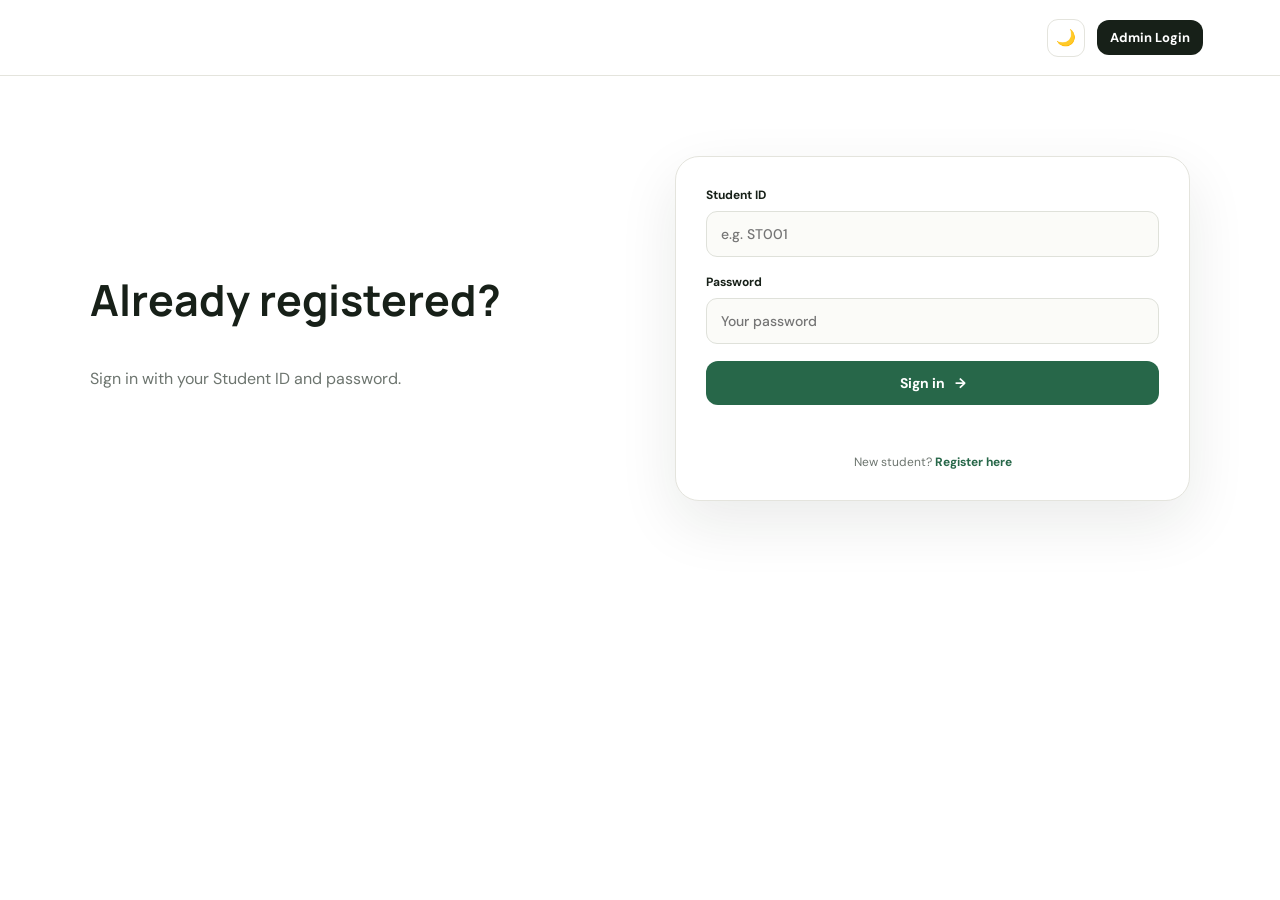
==== commit 48490e28: "Add files via upload" ====
--- a/index.html
+++ b/index.html
@@ -1,210 +1,53 @@
 <!DOCTYPE html>
+<html lang="en">
+<head>
+<meta charset="UTF-8">
+<meta name="viewport" content="width=device-width, initial-scale=1.0">
+<title>HostelHub | Student Hostel Allocation</title>
+<link rel="preconnect" href="https://fonts.googleapis.com">
+<link rel="preconnect" href="https://fonts.gstatic.com" crossorigin>
+<link href="https://fonts.googleapis.com/css2?family=DM+Sans:wght@400;500;600;700&family=Manrope:wght@600;700;800&display=swap" rel="stylesheet">
+<link rel="stylesheet" href="style.css">
+</head>
+<body>
+<div class="app-shell">
+  <header class="topbar">
+    <a class="brand" href="index.html"></a>
+    <nav>
+      
+     
+    </nav>
+    <div class="header-actions">
+      <button type="button" class="theme-toggle" aria-label="Toggle theme">🌙</button>
+      <a class="btn btn-dark btn-sm" href="admin.html">Admin Login</a>
+    </div>
+  </header>
 
-<html lang="en">
+  <main>
+    
 
-<head>
+    
 
-    <meta charset="UTF-8">
+    <section id="login" class="login-section">
+      <div>
+        <span class="eyebrow"></span>
+        <h2>Already registered?</h2>
+        <p>Sign in with your Student ID and password.</p>
+      </div>
+      <form id="loginForm" class="glass-form">
+        <label>Student ID<input id="studentId" required placeholder="e.g. ST001" autocomplete="username"></label>
+        <label>Password<input id="password" required type="password" placeholder="Your password" autocomplete="current-password"></label>
+        <button class="btn btn-primary full" type="submit">Sign in <span>→</span></button>
+        <div id="loginMessage" class="form-message"></div>
+        <p class="form-foot">New student? <a href="register.html">Register here</a></p>
+      </form>
+    </section>
+  </main>
 
-    <meta name="viewport" content="width=device-width, initial-scale=1.0">
-
-    <title>Login | Hostel Portal</title>
-
-    <link rel="stylesheet" href="style.css">
-
-</head>
-
-
-<body>
-
-
-<button id="themeToggle" class="floating-toggle" aria-label="Toggle theme">
-    <span id="themeIcon">☀️</span>
-</button>
-
-
-<div class="container">
-
-    <div class="card">
-
-
-        <!-- Header -->
-
-        <div class="card-header">
-
-            <h1>
-                Welcome Back
-            </h1>
-
-            <p>
-                Login to access your Hostel portal.
-            </p>
-
-        </div>
-
-
-
-        <!-- Login Form -->
-
-        <form id="loginForm">
-
-
-            <!-- Student ID -->
-
-            <div class="input-group">
-
-                <label for="studentId">
-                    Student ID
-                </label>
-
-                <input
-                  type="text"
-                  id="studentId"
-                  placeholder="Enter your 8-digit Student ID"
-                  autocomplete="username"
-                  inputmode="numeric"
-                  maxlength="8"
-                  pattern="[0-9]{8}"
-                  required
-                >
-
-            </div>
-
-
-
-            <!-- Password -->
-
-            <div class="input-group">
-
-                <div class="label-row">
-
-                    <label for="password">
-                        Password
-                    </label>
-
-                </div>
-
-
-                <div class="password-field">
-
-                    <input
-                      type="password"
-                      id="password"
-                      placeholder="Enter your password"
-                      autocomplete="current-password"
-                      minlength="8"
-                      required
-                    >
-
-                    <button
-                        type="button"
-                        id="togglePassword"
-                        class="password-toggle"
-                        aria-label="Show password"
-                        aria-pressed="false"
-                        tabindex="-1"
-                    >
-
-                        <svg
-                            id="eyeIcon"
-                            viewBox="0 0 24 24"
-                            aria-hidden="true"
-                        >
-
-                            <path d="M1 12s4-7 11-7 11 7 11 7-4 7-11 7-11-7-11-7z" />
-
-                            <circle cx="12" cy="12" r="3" />
-
-                        </svg>
-
-                    </button>
-
-                </div>
-
-            </div>
-
-
-
-            <!-- Remember me / Forgot password -->
-
-            <div class="login-options">
-
-                <label class="remember-me">
-
-                    <input
-                        type="checkbox"
-                        id="rememberMe"
-                    >
-
-                    Remember me
-
-                </label>
-
-
-                <a
-                    href="forgot-password.html"
-                    class="forgot-link"
-                >
-                    Forgot password?
-                </a>
-
-            </div>
-
-
-
-            <!-- Message -->
-
-            <p id="message"></p>
-
-
-
-            <!-- Login Button -->
-
-            <button
-                type="submit"
-                id="loginBtn"
-            >
-                Login
-            </button>
-
-
-        </form>
-
-
-
-        <!-- Register -->
-
-        <div class="login-link">
-
-            Don't have an account?
-
-            <a href="register.html">
-                Create one
-            </a>
-
-        </div>
-
-        <!-- Admin Login -->
-
-<div class="admin-login-link">
-
-    <span>Administrator?</span>
-
-    <a href="admin-login.html">
-        Admin Login
-    </a>
-
+  <footer><div class="brand"></div><span></span></footer>
 </div>
-
-
-    </div>
-
-</div>
-
-
-
-<script src="login.js"></script>
-
+<div id="toast" class="toast"></div>
+<script src="api.js"></script>
+<script src="app.js"></script>
 </body>
-
 </html>
--- a/style.css
+++ b/style.css
@@ -1,779 +1,150 @@
-/* ============================================================
-   HOSTEL PORTAL — LOGIN PAGE
-   ============================================================ */
+:root{
+  --ink:#172018;--muted:#6d756f;--paper:#f7f6f1;--white:#fff;--line:#e4e4dd;
+  --primary:#276749;--primary-dark:#1f523b;--accent:#e7f1e8;--danger:#b64040;
+  --shadow:0 22px 60px rgba(23,32,24,.09);--radius:22px;
+}
+*{box-sizing:border-box}html{scroll-behavior:smooth}body{margin:0;background:var(--paper);color:var(--ink);font-family:"DM Sans",sans-serif}a{text-decoration:none;color:inherit}
+h1,h2,h3,p{margin-top:0}h1,h2,h3,.brand{font-family:Manrope,sans-serif}.topbar,.dashbar{height:76px;padding:0 6%;display:flex;align-items:center;justify-content:space-between;border-bottom:1px solid var(--line);background:rgba(247,246,241,.9);backdrop-filter:blur(14px);position:relative;z-index:5}.brand{font-weight:800;font-size:20px;display:flex;align-items:center;gap:10px}.brand-mark{display:grid;place-items:center;width:34px;height:34px;border-radius:11px;background:var(--ink);color:white;font-weight:800}.topbar nav{display:flex;gap:28px;color:var(--muted);font-size:14px}.topbar nav a:hover{color:var(--ink)}
+.btn{border:0;border-radius:12px;padding:13px 18px;font:700 14px "DM Sans";cursor:pointer;display:inline-flex;align-items:center;justify-content:center;gap:10px;transition:.2s transform,.2s background}.btn:hover{transform:translateY(-1px)}.btn-primary{background:var(--primary);color:white}.btn-primary:hover{background:var(--primary-dark)}.btn-dark{background:var(--ink);color:#fff}.btn-ghost{background:transparent;border:1px solid var(--line);color:var(--ink)}.btn-danger{background:#fff0ef;color:var(--danger);border:1px solid #f1cccc}.btn-sm{padding:9px 13px;font-size:13px}.full{width:100%}.eyebrow{font-size:11px;letter-spacing:1.8px;font-weight:800;color:var(--primary);display:inline-block;margin-bottom:14px}.hero{max-width:1200px;margin:auto;min-height:680px;padding:95px 5%;display:grid;grid-template-columns:1.05fr .95fr;align-items:center;gap:70px}.hero h1{font-size:clamp(48px,6vw,76px);line-height:1.02;letter-spacing:-3px;margin-bottom:24px}.hero h1 span{color:var(--primary)}.hero p{font-size:18px;line-height:1.7;color:var(--muted);max-width:570px}.hero-actions{display:flex;gap:12px;margin:30px 0}.trust-row{display:flex;gap:20px;flex-wrap:wrap;color:var(--muted);font-size:12px}.hero-card{height:480px;position:relative;display:grid;place-items:center}.campus-card{width:min(410px,80%);height:390px;border-radius:32px;background:#19382a;color:#fff;padding:35px;box-shadow:var(--shadow);position:relative;overflow:hidden}.campus-card:after{content:"";position:absolute;width:260px;height:260px;border-radius:50%;border:1px solid rgba(255,255,255,.12);right:-80px;bottom:-70px}.campus-top{display:flex;justify-content:space-between}.pill{font-size:10px;letter-spacing:1.5px;padding:7px 10px;border:1px solid rgba(255,255,255,.25);border-radius:20px}.dot-live{width:9px;height:9px;border-radius:50%;background:#a7d9b3}.campus-card h3{font-size:38px;line-height:1.05;margin-top:75px}.room-preview{position:absolute;left:35px;right:35px;bottom:35px;display:flex;gap:35px;border-top:1px solid rgba(255,255,255,.18);padding-top:20px}.room-preview small,.allocation-grid small,.stat small{display:block;font-size:9px;letter-spacing:1.4px;opacity:.7;margin-bottom:6px}.room-preview strong{display:block;font-size:14px}.floating-card{position:absolute;background:#fff;border:1px solid var(--line);box-shadow:var(--shadow);border-radius:16px;padding:14px 16px;display:flex;align-items:center;gap:12px;z-index:2}.floating-card.top{top:55px;right:0}.floating-card.bottom{bottom:40px;left:0}.floating-card small{display:block;color:var(--muted);font-size:11px;margin-top:3px}.mini-icon{width:32px;height:32px;border-radius:10px;background:var(--accent);display:grid;place-items:center;color:var(--primary);font-weight:800}.avatar{width:36px;height:36px;border-radius:50%;background:var(--accent);color:var(--primary);display:grid;place-items:center;font-weight:800;font-size:12px}.section{max-width:1200px;margin:auto;padding:90px 5%}.section-heading{max-width:650px}.section-heading h2{font-size:42px;letter-spacing:-1.5px}.feature-grid{display:grid;grid-template-columns:repeat(3,1fr);gap:18px;margin-top:45px}.feature,.info-card,.stat,.control-card,.admin-actions article{background:#fff;border:1px solid var(--line);border-radius:var(--radius);padding:28px}.feature-icon,.action-num{font-size:12px;color:var(--primary);font-weight:800}.feature h3{font-size:21px;margin:42px 0 10px}.feature p,.info-card p,.control-card p,.admin-actions p{color:var(--muted);line-height:1.65;font-size:14px}.login-section{background:#e9efe8;padding:80px max(5%,calc((100% - 1100px)/2));display:grid;grid-template-columns:1fr 1fr;gap:70px;align-items:center}.login-section h2{font-size:43px}.login-section>div p{color:var(--muted);line-height:1.7;max-width:450px}.glass-form,.card-form{background:#fff;border:1px solid var(--line);border-radius:24px;padding:30px;box-shadow:var(--shadow)}label{display:block;font-size:12px;font-weight:700;margin-bottom:17px}input,select{display:block;width:100%;margin-top:8px;border:1px solid #dfe1da;background:#fbfbf8;border-radius:11px;padding:13px 14px;font:500 14px "DM Sans";color:var(--ink);outline:none}input:focus,select:focus{border-color:var(--primary);box-shadow:0 0 0 3px rgba(39,103,73,.1)}.form-message{min-height:20px;margin:12px 0;color:var(--danger);font-size:13px}.form-message.success{color:var(--primary)}.form-foot{text-align:center;font-size:12px;color:var(--muted);margin:17px 0 0}.form-foot a{color:var(--primary);font-weight:700}footer{max-width:1200px;margin:auto;padding:30px 5%;display:flex;justify-content:space-between;color:var(--muted);font-size:12px}
+.subpage{min-height:100vh}.form-page{max-width:900px;margin:70px auto;padding:0 20px}.form-intro{margin-bottom:28px}.form-intro h1{font-size:46px;letter-spacing:-1.5px;margin-bottom:12px}.form-intro p{color:var(--muted);line-height:1.6}.form-section{padding:25px 0;border-bottom:1px solid var(--line)}.form-section:last-of-type{border-bottom:0}.form-section-title{font:800 17px Manrope;margin-bottom:20px}.form-grid{display:grid;grid-template-columns:repeat(2,1fr);gap:0 18px}
+.dashboard-page{background:#f5f6f2}.dashbar{background:#fff}.dash-user{display:flex;align-items:center;gap:10px}.dash-user strong{display:block;font-size:13px}.dash-user small{display:block;color:var(--muted);font-size:11px}.dashboard{max-width:1150px;margin:auto;padding:60px 25px}.welcome{display:flex;justify-content:space-between;align-items:end;gap:20px;margin-bottom:30px}.welcome h1{font-size:42px;letter-spacing:-1.5px;margin:0 0 8px}.welcome p{color:var(--muted);margin:0}.notice-card{display:flex;gap:18px;align-items:center;background:#fff9e9;border:1px solid #eee0b7;border-radius:20px;padding:22px;margin-bottom:20px}.notice-icon{font-size:25px}.notice-card strong{font-size:14px}.notice-card p{font-size:13px;color:var(--muted);margin:5px 0 0}.result-hero{background:#19382a;color:white;border-radius:28px;padding:36px;margin-bottom:20px}.result-hero h2{font-size:35px;max-width:650px}
+.allocation-actions{margin-top:28px}
+.btn-hero-danger{background:rgba(255,255,255,.08);color:#ffb4ac;border:1px solid rgba(255,180,172,.4)}
+.btn-hero-danger:hover{background:rgba(255,255,255,.14)}.allocation-grid{display:grid;grid-template-columns:repeat(3,1fr);gap:1px;margin-top:35px;background:rgba(255,255,255,.15)}.allocation-grid>div{background:#19382a;padding:20px 0}.allocation-grid small{opacity:.6}.allocation-grid strong{display:block;font-size:22px;margin-bottom:5px}.allocation-grid span{font-size:12px;opacity:.65}.dashboard-grid{display:grid;grid-template-columns:1fr 1fr;gap:18px}.card-title{font:800 18px Manrope;margin-bottom:25px}
+.priority-status-card{grid-column:1/-1}
+.priority-status-split{display:flex;align-items:center;justify-content:space-between;gap:20px}
+.priority-status-half{flex:1;text-align:center;padding:6px 0}
+.priority-status-half small{display:block;font-size:10px;letter-spacing:1.4px;color:var(--muted);margin-bottom:8px}
+.priority-status-half strong{display:block;font:800 30px Manrope;color:var(--ink)}
+.priority-status-divider{width:1px;align-self:stretch;background:var(--line)}
+@media(max-width:800px){.priority-status-split{flex-direction:column;gap:16px}.priority-status-divider{width:60%;height:1px}}.status-line{display:flex;justify-content:space-between;border-bottom:1px solid var(--line);padding:13px 0;font-size:13px}.status-line span{color:var(--muted)}.hidden{display:none!important}.admin-badge{font-size:10px;letter-spacing:1.5px;font-weight:800;color:var(--primary)}.admin-login{max-width:520px;margin:70px auto}.admin-controls{display:grid;grid-template-columns:1fr auto;align-items:end}.admin-controls label{margin:0}.stats-grid{display:grid;grid-template-columns:repeat(4,1fr);gap:15px;margin:20px 0}.stat strong{font:800 32px Manrope}.admin-actions{display:grid;grid-template-columns:repeat(3,1fr);gap:16px}.admin-actions article{display:flex;flex-direction:column}.admin-actions h3{font-size:20px;margin:40px 0 8px}.admin-actions p{flex:1;margin-bottom:14px}.admin-actions .inline-field{margin-bottom:0}.admin-actions .btn{margin-top:12px}.danger-card{margin-top:18px;display:flex;justify-content:space-between;align-items:center;gap:20px;border-color:#f0d2d0}.danger-card h3{margin:3px 0 6px}.danger-card p{margin:0}
+.toast{position:fixed;right:22px;bottom:22px;background:var(--ink);color:#fff;padding:13px 17px;border-radius:12px;font-size:13px;transform:translateY(130px);transition:.25s;z-index:20}.toast.show{transform:translateY(0)}
+@media(max-width:800px){.topbar nav{display:none}.hero{grid-template-columns:1fr;padding-top:55px}.hero-card{height:420px}.feature-grid,.login-section,.dashboard-grid,.admin-actions{grid-template-columns:1fr}.form-grid,.stats-grid{grid-template-columns:1fr}.welcome{align-items:flex-start;flex-direction:column}.allocation-grid{grid-template-columns:1fr}.admin-controls{grid-template-columns:1fr}.admin-controls .btn{width:100%}.hero h1{font-size:50px}.form-intro h1,.welcome h1{font-size:35px}.floating-card.top{right:-5px}.floating-card.bottom{left:-5px}.campus-card{width:88%}}
 
-
-/* ============================================================
-   RESET
-   ============================================================ */
-
-* {
-    margin: 0;
-    padding: 0;
-    box-sizing: border-box;
+.spinner{width:14px;height:14px;border:2px solid rgba(255,255,255,.35);border-top-color:#fff;border-radius:50%;animation:spin .7s linear infinite}@keyframes spin{to{transform:rotate(360deg)}}button:disabled{opacity:.65;cursor:not-allowed}
+body {
+  background: #fff;
 }
 
-html {
-    width: 100%;
-    min-height: 100%;
+.topbar {
+  background: #fff;
 }
 
-body {
-    width: 100%;
-    min-height: 100vh;
-
-    font-family:
-        Inter,
-        -apple-system,
-        BlinkMacSystemFont,
-        "Segoe UI",
-        Roboto,
-        Helvetica,
-        Arial,
-        sans-serif;
-
-    transition:
-        background-color 0.25s ease,
-        color 0.25s ease;
-
-    overflow-x: hidden;
+.login-section {
+  background: #fff;
 }
 
+/* One-time hostel form submission announcement */
+.submission-announcement{display:flex;align-items:center;gap:28px;margin-bottom:22px;padding:38px;border:1px solid #cfe1d3;border-radius:28px;background:linear-gradient(135deg,#edf7ef 0%,#ffffff 100%);box-shadow:0 18px 45px rgba(23,32,24,.08)}
+.submission-icon{flex:0 0 74px;width:74px;height:74px;border-radius:22px;display:grid;place-items:center;background:var(--primary);color:#fff;font-size:34px;font-weight:800;box-shadow:0 12px 25px rgba(39,103,73,.2)}
+.submission-content .eyebrow{margin-bottom:9px}.submission-content h2{font-size:32px;letter-spacing:-1px;margin:0 0 9px}.submission-content p{max-width:760px;color:var(--muted);line-height:1.7;margin:0}.submission-status{display:inline-flex;align-items:center;gap:8px;margin-top:18px;padding:9px 13px;border-radius:999px;background:#fff;border:1px solid #dbe8dd;color:var(--primary);font-size:12px;font-weight:700}.status-dot{width:8px;height:8px;border-radius:50%;background:var(--primary)}
+.submission-actions{display:flex;gap:10px;margin-top:16px;flex-wrap:wrap}
+@media(max-width:800px){.submission-announcement{align-items:flex-start;flex-direction:column;padding:28px}.submission-content h2{font-size:27px}}
+/* Add these rules to the existing style.css */
+.profile-form-card{max-width:900px;margin:0 auto 20px}.profile-form-card .form-intro h2{font-size:34px;letter-spacing:-1px;margin-bottom:10px}.profile-next-step{background:#f3f7f2;border:1px solid #dfe9df;border-radius:16px;padding:18px 20px;margin:20px 0}.profile-next-step strong{font-size:14px}.profile-next-step p{margin:5px 0 0;color:var(--muted);font-size:13px;line-height:1.6}
+@media(max-width:800px){.profile-form-card{margin-bottom:18px}.profile-form-card .form-intro h2{font-size:28px}}
 
-/* ============================================================
-   DARK THEME — DEFAULT
-   ============================================================ */
+/* Admin sidebar tabs */
+.admin-sidebar-tabs{display:flex;gap:8px;border-bottom:1px solid var(--line);margin-bottom:26px;padding-bottom:0}
+.sidebar-tab{background:transparent;border:0;border-bottom:2px solid transparent;padding:12px 6px;margin-bottom:-1px;font:700 14px "DM Sans";color:var(--muted);cursor:pointer;display:flex;align-items:center;gap:8px;transition:.2s color,.2s border-color}
+.sidebar-tab .tab-icon{font-size:14px}
+.sidebar-tab:hover{color:var(--ink)}
+.sidebar-tab.active{color:var(--primary);border-bottom-color:var(--primary)}
+.tab-panel.hidden{display:none!important}
 
-body {
-    --bg: #0e0f14;
-    --card-bg: #17181d;
-    --input-bg: #191a20;
+/* Priority list table */
+.priority-table-wrap{background:#fff;border:1px solid var(--line);border-radius:var(--radius);overflow-x:auto;margin-bottom:14px}
+.priority-table{width:100%;border-collapse:collapse;font-size:13px;white-space:nowrap}
+.priority-table th{text-align:left;font-size:10px;letter-spacing:1px;text-transform:uppercase;color:var(--muted);padding:14px 16px;border-bottom:1px solid var(--line);background:#fbfbf8}
+.priority-table td{padding:12px 16px;border-bottom:1px solid var(--line)}
+.priority-table tr:last-child td{border-bottom:0}
+.priority-table tbody tr:hover{background:#fbfbf8}
+.priority-empty{text-align:center;color:var(--muted);padding:30px 16px!important;white-space:normal}
+.pwd-priority-row{background:#f3f9f4}
+.pwd-priority-row:hover{background:#ecf6ee}
+html[data-theme="dark"] .pwd-priority-row{background:#16281c}
+html[data-theme="dark"] .pwd-priority-row:hover{background:#1b3021}
+.status-pill{display:inline-block;padding:4px 10px;border-radius:999px;font-size:11px;font-weight:700}
+.status-pill.status-allocated{background:var(--accent);color:var(--primary)}
+.status-pill.status-not-allocated{background:#fff0ef;color:var(--danger)}
+.status-pill.status-registered{background:#f0f0ec;color:var(--muted)}
+.status-pill.status-occupied{background:#fff0ef;color:var(--danger)}
+.status-pill.status-available{background:var(--accent);color:var(--primary)}
+@media(max-width:800px){.admin-sidebar-tabs{overflow-x:auto}}
 
-    --border: #292c35;
-    --border-hover: #373a45;
+/* Live occupancy indicator */
+.occupancy-controls{grid-template-columns:1fr auto;align-items:center}
+.live-indicator{display:flex;align-items:center;gap:8px;font:700 13px "DM Sans";color:var(--ink)}
+.live-indicator small{color:var(--muted);font-weight:500;margin-left:2px}
+.live-dot{width:9px;height:9px;border-radius:50%;background:#2e9e5b;position:relative;flex:0 0 auto}
+.live-dot::after{content:"";position:absolute;inset:-5px;border-radius:50%;border:2px solid #2e9e5b;opacity:.55;animation:livepulse 1.7s ease-out infinite}
+@keyframes livepulse{0%{transform:scale(.5);opacity:.65}100%{transform:scale(2.1);opacity:0}}
+@media(max-width:800px){.occupancy-controls{grid-template-columns:1fr}.occupancy-controls .btn{width:100%}}
 
-    --text-primary: #f1f2f5;
-    --text-secondary: #9297a8;
-    --text-muted: #73788a;
+/* Room-level occupancy detail */
+.occupancy-list-header{display:flex;justify-content:space-between;align-items:center;margin:26px 0 14px}
+.occupancy-list-header .eyebrow{margin:0}
+.occupancy-list-actions{display:flex;gap:8px}
+.occupancy-hostel-list{display:flex;flex-direction:column;gap:14px}
+.hostel-block{background:#fff;border:1px solid var(--line);border-radius:var(--radius);overflow:hidden}
+.hostel-block-header{width:100%;display:flex;justify-content:space-between;align-items:center;gap:16px;padding:18px 22px;background:transparent;border:0;cursor:pointer;font:inherit;text-align:left}
+.hostel-block-header:hover{background:#fbfbf8}
+.hostel-block-title strong{display:block;font:800 16px Manrope;margin-bottom:3px}
+.hostel-block-sub{font-size:12px;color:var(--muted)}
+.hostel-block-meta{display:flex;align-items:center;gap:8px;flex-wrap:wrap;justify-content:flex-end}
+.occ-chip{font-size:11px;font-weight:700;padding:5px 10px;border-radius:999px;white-space:nowrap}
+.occ-chip-occupied{background:#fff0ef;color:var(--danger)}
+.occ-chip-available{background:var(--accent);color:var(--primary)}
+.occ-chip-rate{background:#f0f0ec;color:var(--ink)}
+.hostel-block-chevron{color:var(--muted);transition:.2s transform;flex:0 0 auto}
+.hostel-block.expanded .hostel-block-chevron{transform:rotate(180deg)}
+.hostel-block-body{border-top:1px solid var(--line);overflow-x:auto}
+.hostel-block-body.hidden{display:none}
+.room-table{width:100%;border-collapse:collapse;font-size:13px;white-space:nowrap}
+.room-table th{text-align:left;font-size:10px;letter-spacing:1px;text-transform:uppercase;color:var(--muted);padding:12px 22px;border-bottom:1px solid var(--line);background:#fbfbf8}
+.room-table td{padding:10px 22px;border-bottom:1px solid var(--line)}
+.room-table tr:last-child td{border-bottom:0}
+.room-table tbody tr:hover{background:#fbfbf8}
+@media(max-width:800px){.hostel-block-header{flex-direction:column;align-items:flex-start}.hostel-block-meta{justify-content:flex-start}.occupancy-list-header{flex-direction:column;align-items:flex-start;gap:10px}}
+/* ======================================================
+   Theme toggle
+====================================================== */
+.theme-toggle{background:transparent;border:1px solid var(--line);width:38px;height:38px;border-radius:11px;cursor:pointer;display:grid;place-items:center;font-size:16px;line-height:1;color:var(--ink);transition:.2s transform,.2s background;flex:0 0 auto}
+.theme-toggle:hover{transform:translateY(-1px);background:var(--accent)}
+.header-actions{display:flex;align-items:center;gap:12px}
 
-    --accent: #8b8ff5;
-    --accent-hover: #9b9ffb;
-
-    --button-bg: #e1e5ec;
-    --button-text: #0f1116;
-    --button-hover: #f0f2f6;
-
-    --danger: #ef6b73;
-
-    background: var(--bg);
-    color: var(--text-primary);
+html[data-theme="dark"]{
+  --ink:#eceee9;--muted:#9aa39c;--paper:#12140f;--white:#1a1d17;--line:#2b2f27;
+  --primary:#4caf7d;--primary-dark:#3d9268;--accent:#173224;--danger:#e4726b;
+  --shadow:0 22px 60px rgba(0,0,0,.45);
 }
-
-
-/* ============================================================
-   LIGHT THEME
-   ============================================================ */
-
-body.light-theme {
-    --bg: #f4f5f8;
-    --card-bg: #ffffff;
-    --input-bg: #fafbfc;
-
-    --border: #dfe2e8;
-    --border-hover: #c9cdd6;
-
-    --text-primary: #181a20;
-    --text-secondary: #707684;
-    --text-muted: #858a97;
-
-    --accent: #666eea;
-    --accent-hover: #555de0;
-
-    --button-bg: #181a20;
-    --button-text: #ffffff;
-    --button-hover: #292c34;
-
-    --danger: #dc4f59;
-}
-
-
-/* ============================================================
-   PAGE CONTAINER
-   ============================================================ */
-
-.container {
-    width: 100%;
-    min-height: 100vh;
-
-    display: flex;
-    align-items: center;
-    justify-content: center;
-
-    padding: 40px 20px;
-}
-
-
-/* ============================================================
-   LOGIN CARD
-   ============================================================ */
-
-.card {
-    width: 100%;
-    max-width: 506px;
-
-    padding: 51px 49px 47px;
-
-    background: var(--card-bg);
-
-    border: 1px solid var(--border);
-    border-radius: 27px;
-
-    box-shadow:
-        0 20px 50px rgba(0, 0, 0, 0.18);
-
-    transition:
-        background-color 0.25s ease,
-        border-color 0.25s ease,
-        box-shadow 0.25s ease;
-}
-
-
-/* ============================================================
-   HEADER
-   ============================================================ */
-
-.card-header {
-    text-align: center;
-
-    margin-bottom: 39px;
-}
-
-.card-header h1 {
-    font-size: 35px;
-    line-height: 1.15;
-
-    font-weight: 700;
-    letter-spacing: -1.2px;
-
-    color: var(--text-primary);
-
-    margin-bottom: 13px;
-}
-
-.card-header p {
-    font-size: 16px;
-    line-height: 1.5;
-
-    font-weight: 500;
-
-    color: var(--text-secondary);
-}
-
-
-/* ============================================================
-   FORM
-   ============================================================ */
-
-#loginForm {
-    width: 100%;
-}
-
-
-/* ============================================================
-   INPUT GROUP
-   ============================================================ */
-
-.input-group {
-    width: 100%;
-    margin-bottom: 21px;
-}
-
-.input-group label {
-    display: block;
-
-    margin-bottom: 8px;
-
-    font-size: 16px;
-    line-height: 1.3;
-
-    font-weight: 650;
-
-    color: var(--text-primary);
-}
-
-
-/* ============================================================
-   LABEL ROW
-   ============================================================ */
-
-.label-row {
-    width: 100%;
-}
-
-.label-row label {
-    margin-bottom: 8px;
-}
-
-
-/* ============================================================
-   TEXT INPUTS
-   ============================================================ */
-
-.input-group > input,
-.password-field input {
-    width: 100%;
-    height: 58px;
-
-    padding: 0 17px;
-
-    border: 1px solid var(--border);
-    border-radius: 14px;
-
-    outline: none;
-
-    background: var(--input-bg);
-    color: var(--text-primary);
-
-    font-family: inherit;
-    font-size: 16px;
-    font-weight: 500;
-
-    transition:
-        border-color 0.2s ease,
-        background-color 0.2s ease,
-        box-shadow 0.2s ease;
-}
-
-.input-group > input::placeholder,
-.password-field input::placeholder {
-    color: #626879;
-    opacity: 1;
-}
-
-.input-group > input:hover,
-.password-field input:hover {
-    border-color: var(--border-hover);
-}
-
-.input-group > input:focus,
-.password-field input:focus {
-    border-color: var(--accent);
-
-    box-shadow:
-        0 0 0 3px rgba(139, 143, 245, 0.10);
-}
-
-
-/* ============================================================
-   PASSWORD FIELD
-   ============================================================ */
-
-.password-field {
-    position: relative;
-    width: 100%;
-}
-
-.password-field input {
-    padding-right: 55px;
-}
-
-
-/* ============================================================
-   PASSWORD EYE BUTTON
-   ============================================================ */
-
-.password-toggle {
-    position: absolute;
-
-    right: 14px;
-    top: 50%;
-
-    width: 32px;
-    height: 32px;
-
-    transform: translateY(-50%);
-
-    display: flex;
-    align-items: center;
-    justify-content: center;
-
-    border: none;
-    outline: none;
-
-    background: transparent;
-
-    color: #8990a1;
-
-    cursor: pointer;
-
-    border-radius: 8px;
-
-    transition:
-        color 0.2s ease,
-        background-color 0.2s ease;
-}
-
-.password-toggle:hover {
-    color: var(--text-primary);
-    background: rgba(255, 255, 255, 0.04);
-}
-
-.password-toggle:focus-visible {
-    box-shadow:
-        0 0 0 3px rgba(139, 143, 245, 0.12);
-}
-
-.password-toggle svg {
-    width: 22px;
-    height: 22px;
-
-    fill: none;
-    stroke: currentColor;
-    stroke-width: 1.8;
-
-    stroke-linecap: round;
-    stroke-linejoin: round;
-}
-
-
-/* ============================================================
-   LOGIN OPTIONS
-   ============================================================ */
-
-.login-options {
-    width: 100%;
-
-    display: flex;
-    align-items: center;
-    justify-content: space-between;
-
-    margin-top: 2px;
-    margin-bottom: 61px;
-}
-
-
-/* ============================================================
-   REMEMBER ME
-   ============================================================ */
-
-.remember-me {
-    display: flex;
-    align-items: center;
-    gap: 9px;
-
-    cursor: pointer;
-
-    color: var(--text-secondary);
-
-    font-size: 15px;
-    font-weight: 600;
-
-    user-select: none;
-}
-
-.remember-me input {
-    width: 17px;
-    height: 17px;
-
-    margin: 0;
-
-    accent-color: var(--accent);
-
-    cursor: pointer;
-}
-
-
-/* ============================================================
-   FORGOT PASSWORD
-   ============================================================ */
-
-.forgot-link {
-    color: var(--accent);
-
-    font-size: 15px;
-    font-weight: 650;
-
-    text-decoration: none;
-
-    transition: color 0.2s ease;
-}
-
-.forgot-link:hover {
-    color: var(--accent-hover);
-    text-decoration: underline;
-}
-
-
-/* ============================================================
-   MESSAGE
-   ============================================================ */
-
-#message {
-    width: 100%;
-
-    min-height: 0;
-
-    margin-top: -40px;
-    margin-bottom: 18px;
-
-    text-align: center;
-
-    font-size: 14px;
-    font-weight: 600;
-
-    color: var(--danger);
-}
-
-
-/* ============================================================
-   LOGIN BUTTON
-   ============================================================ */
-
-#loginBtn {
-    width: 100%;
-    height: 59px;
-
-    border: none;
-    border-radius: 13px;
-
-    outline: none;
-
-    background: var(--button-bg);
-    color: var(--button-text);
-
-    font-family: inherit;
-
-    font-size: 16px;
-    font-weight: 700;
-
-    cursor: pointer;
-
-    transition:
-        background-color 0.2s ease,
-        transform 0.15s ease,
-        box-shadow 0.2s ease;
-}
-
-#loginBtn:hover {
-    background: var(--button-hover);
-
-    box-shadow:
-        0 6px 18px rgba(0, 0, 0, 0.12);
-}
-
-#loginBtn:active {
-    transform: scale(0.985);
-}
-
-#loginBtn:focus-visible {
-    box-shadow:
-        0 0 0 3px rgba(139, 143, 245, 0.22);
-}
-
-
-/* ============================================================
-   REGISTER LINK
-   ============================================================ */
-
-.login-link {
-    margin-top: 28px;
-
-    text-align: center;
-
-    color: var(--text-secondary);
-
-    font-size: 15px;
-    font-weight: 500;
-}
-
-.login-link a {
-    margin-left: 4px;
-
-    color: var(--accent);
-
-    font-weight: 650;
-
-    text-decoration: none;
-
-    transition: color 0.2s ease;
-}
-
-.login-link a:hover {
-    color: var(--accent-hover);
-    text-decoration: underline;
-}
-
-
-/* ============================================================
-   ADMIN LOGIN
-   ============================================================ */
-
-.admin-login-link {
-    margin-top: 16px;
-
-    display: flex;
-    justify-content: center;
-    align-items: center;
-    gap: 5px;
-
-    color: var(--text-muted);
-
-    font-size: 13px;
-    font-weight: 500;
-}
-
-.admin-login-link a {
-    color: var(--accent);
-
-    font-weight: 650;
-
-    text-decoration: none;
-
-    transition: color 0.2s ease;
-}
-
-.admin-login-link a:hover {
-    color: var(--accent-hover);
-    text-decoration: underline;
-}
-
-
-/* ============================================================
-   FLOATING THEME TOGGLE
-   ============================================================ */
-
-.floating-toggle {
-    position: fixed;
-
-    top: 17px;
-    right: 22px;
-
-    width: 52px;
-    height: 52px;
-
-    display: flex;
-    align-items: center;
-    justify-content: center;
-
-    border: 1px solid var(--border);
-
-    border-radius: 50%;
-
-    background: var(--card-bg);
-
-    cursor: pointer;
-
-    z-index: 100;
-
-    box-shadow:
-        0 8px 25px rgba(0, 0, 0, 0.14);
-
-    transition:
-        background-color 0.25s ease,
-        border-color 0.25s ease,
-        transform 0.2s ease,
-        box-shadow 0.2s ease;
-}
-
-.floating-toggle:hover {
-    transform: translateY(-2px);
-
-    border-color: var(--border-hover);
-
-    box-shadow:
-        0 10px 30px rgba(0, 0, 0, 0.20);
-}
-
-.floating-toggle:active {
-    transform: scale(0.94);
-}
-
-.floating-toggle:focus-visible {
-    outline: none;
-
-    box-shadow:
-        0 0 0 3px rgba(139, 143, 245, 0.18);
-}
-
-#themeIcon {
-    display: flex;
-    align-items: center;
-    justify-content: center;
-
-    font-size: 22px;
-
-    line-height: 1;
-
-    transition:
-        transform 0.25s ease;
-}
-
-.floating-toggle:hover #themeIcon {
-    transform: rotate(15deg);
-}
-
-
-/* ============================================================
-   LIGHT THEME TOGGLE
-   ============================================================ */
-
-body.light-theme .floating-toggle {
-    box-shadow:
-        0 7px 25px rgba(0, 0, 0, 0.10);
-}
-
-
-/* ============================================================
-   AUTOFILL
-   ============================================================ */
-
-input:-webkit-autofill,
-input:-webkit-autofill:hover,
-input:-webkit-autofill:focus {
-    -webkit-text-fill-color: var(--text-primary);
-
-    -webkit-box-shadow:
-        0 0 0 1000px var(--input-bg) inset;
-
-    transition:
-        background-color 9999s ease-in-out 0s;
-}
-
-
-/* ============================================================
-   SELECTION
-   ============================================================ */
-
-::selection {
-    background: rgba(139, 143, 245, 0.25);
-    color: var(--text-primary);
-}
-
-
-/* ============================================================
-   RESPONSIVE — TABLET
-   ============================================================ */
-
-@media (max-width: 650px) {
-
-    .container {
-        padding: 30px 18px;
-    }
-
-    .card {
-        max-width: 500px;
-
-        padding: 42px 35px 40px;
-
-        border-radius: 23px;
-    }
-
-    .card-header h1 {
-        font-size: 32px;
-    }
-
-    .login-options {
-        margin-bottom: 52px;
-    }
-
-}
-
-
-/* ============================================================
-   RESPONSIVE — MOBILE
-   ============================================================ */
-
-@media (max-width: 480px) {
-
-    .container {
-        padding: 20px 14px;
-    }
-
-    .card {
-        padding: 34px 22px 34px;
-
-        border-radius: 20px;
-    }
-
-    .card-header {
-        margin-bottom: 32px;
-    }
-
-    .card-header h1 {
-        font-size: 29px;
-        letter-spacing: -0.8px;
-    }
-
-    .card-header p {
-        font-size: 14px;
-    }
-
-    .input-group {
-        margin-bottom: 18px;
-    }
-
-    .input-group label {
-        font-size: 15px;
-    }
-
-    .input-group > input,
-    .password-field input {
-        height: 55px;
-
-        border-radius: 12px;
-
-        font-size: 15px;
-    }
-
-    .login-options {
-        margin-bottom: 48px;
-    }
-
-    .remember-me,
-    .forgot-link {
-        font-size: 13px;
-    }
-
-    #loginBtn {
-        height: 56px;
-    }
-
-    .floating-toggle {
-        top: 12px;
-        right: 13px;
-
-        width: 46px;
-        height: 46px;
-    }
-
-    #themeIcon {
-        font-size: 20px;
-    }
-
-}
-
-
-/* ============================================================
-   VERY SMALL SCREENS
-   ============================================================ */
-
-@media (max-width: 350px) {
-
-    .card {
-        padding: 30px 18px;
-    }
-
-    .login-options {
-        align-items: flex-start;
-        gap: 12px;
-    }
-
-    .remember-me {
-        white-space: nowrap;
-    }
-
-    .forgot-link {
-        white-space: nowrap;
-    }
-
-}+html[data-theme="dark"] body{background:var(--paper);color:var(--ink)}
+html[data-theme="dark"] .topbar,html[data-theme="dark"] .dashbar{background:rgba(18,20,15,.9);border-bottom-color:var(--line)}
+html[data-theme="dark"] .login-section{background:#161a13}
+html[data-theme="dark"] .dashboard-page{background:#101209}
+html[data-theme="dark"] .feature,
+html[data-theme="dark"] .info-card,
+html[data-theme="dark"] .stat,
+html[data-theme="dark"] .control-card,
+html[data-theme="dark"] .admin-actions article,
+html[data-theme="dark"] .glass-form,
+html[data-theme="dark"] .card-form,
+html[data-theme="dark"] .priority-table-wrap,
+html[data-theme="dark"] .hostel-block{background:var(--white);border-color:var(--line)}
+html[data-theme="dark"] input,html[data-theme="dark"] select{background:#22261d;border-color:#343a2c;color:var(--ink)}
+html[data-theme="dark"] .priority-table th,
+html[data-theme="dark"] .room-table th,
+html[data-theme="dark"] .priority-table tbody tr:hover,
+html[data-theme="dark"] .room-table tbody tr:hover,
+html[data-theme="dark"] .hostel-block-header:hover{background:#20241b}
+html[data-theme="dark"] .notice-card{background:#2a260f;border-color:#4a4322}
+html[data-theme="dark"] .submission-announcement{background:linear-gradient(135deg,#152a1c 0%,#161a13 100%);border-color:#274332}
+html[data-theme="dark"] .submission-status{background:var(--white);border-color:var(--line)}
+html[data-theme="dark"] .btn-ghost{color:var(--ink);border-color:var(--line)}
+html[data-theme="dark"] .btn-danger{background:#2c1a19;color:#ff8f86;border-color:#4a2726}
+html[data-theme="dark"] .status-pill.status-not-allocated,
+html[data-theme="dark"] .status-pill.status-occupied,
+html[data-theme="dark"] .occ-chip-occupied{background:#2c1a19;color:#ff8f86}
+html[data-theme="dark"] .status-pill.status-registered,
+html[data-theme="dark"] .occ-chip-rate{background:#22261d;color:var(--muted)}
+html[data-theme="dark"] .brand-mark{background:var(--ink);color:var(--paper)}
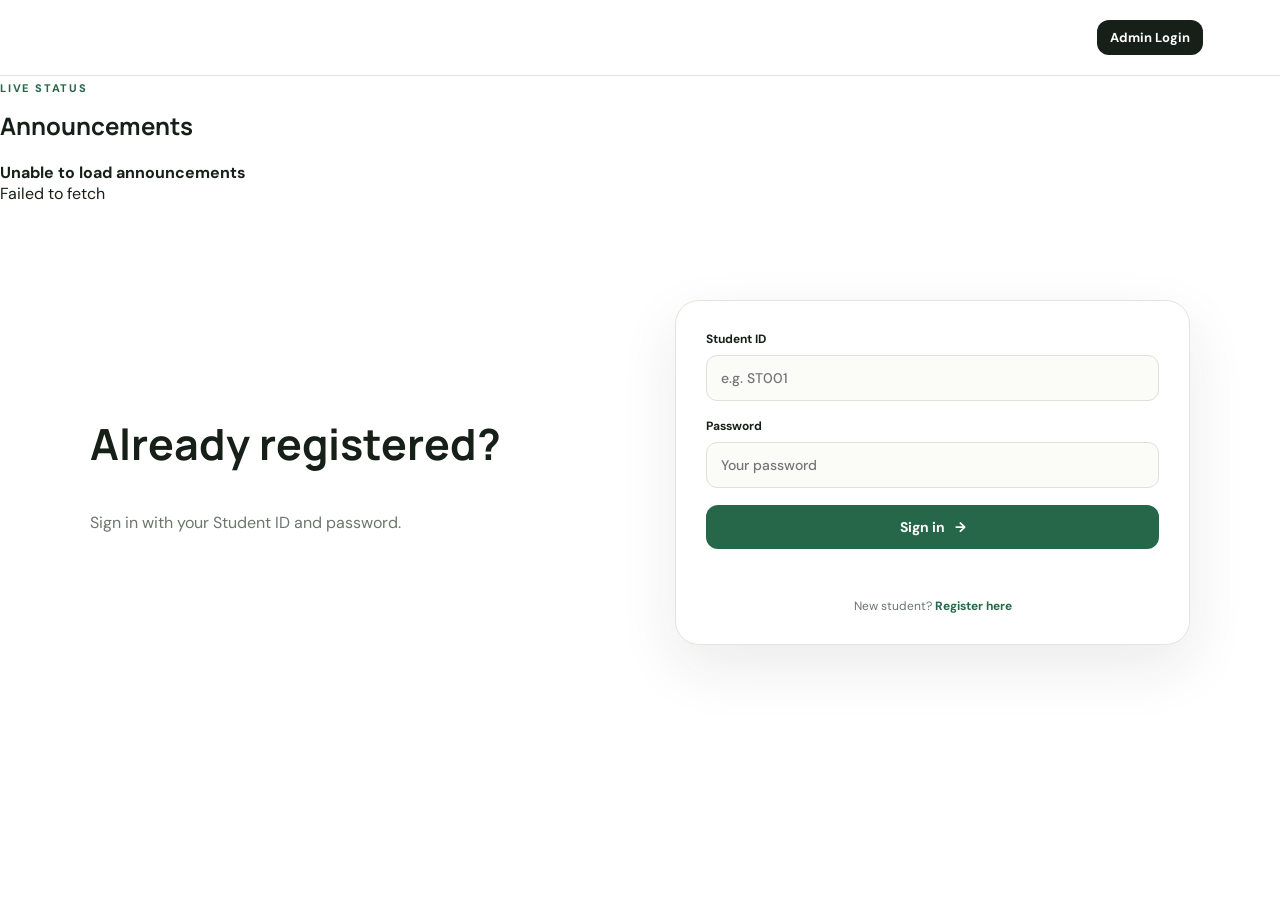
==== commit 434a767b: "Update index.html" ====
--- a/index.html
+++ b/index.html
@@ -1,5 +1,5 @@
 <!DOCTYPE html>
-<html lang="en">
+<html lang="en" data-force-light-theme>
 <head>
 <meta charset="UTF-8">
 <meta name="viewport" content="width=device-width, initial-scale=1.0">
@@ -18,7 +18,6 @@
      
     </nav>
     <div class="header-actions">
-      <button type="button" class="theme-toggle" aria-label="Toggle theme">🌙</button>
       <a class="btn btn-dark btn-sm" href="admin.html">Admin Login</a>
     </div>
   </header>
@@ -27,6 +26,14 @@
     
 
     
+
+    <section id="announcementsPanel" class="announcement-panel">
+      <span class="eyebrow">LIVE STATUS</span>
+      <h2>Announcements</h2>
+      <div id="announcementList" class="announcement-list">
+        <div class="announcement-item"><span class="announcement-dot"></span><div><strong>Loading latest updates...</strong></div></div>
+      </div>
+    </section>
 
     <section id="login" class="login-section">
       <div>
@@ -50,4 +57,4 @@
 <script src="api.js"></script>
 <script src="app.js"></script>
 </body>
-</html>+</html>
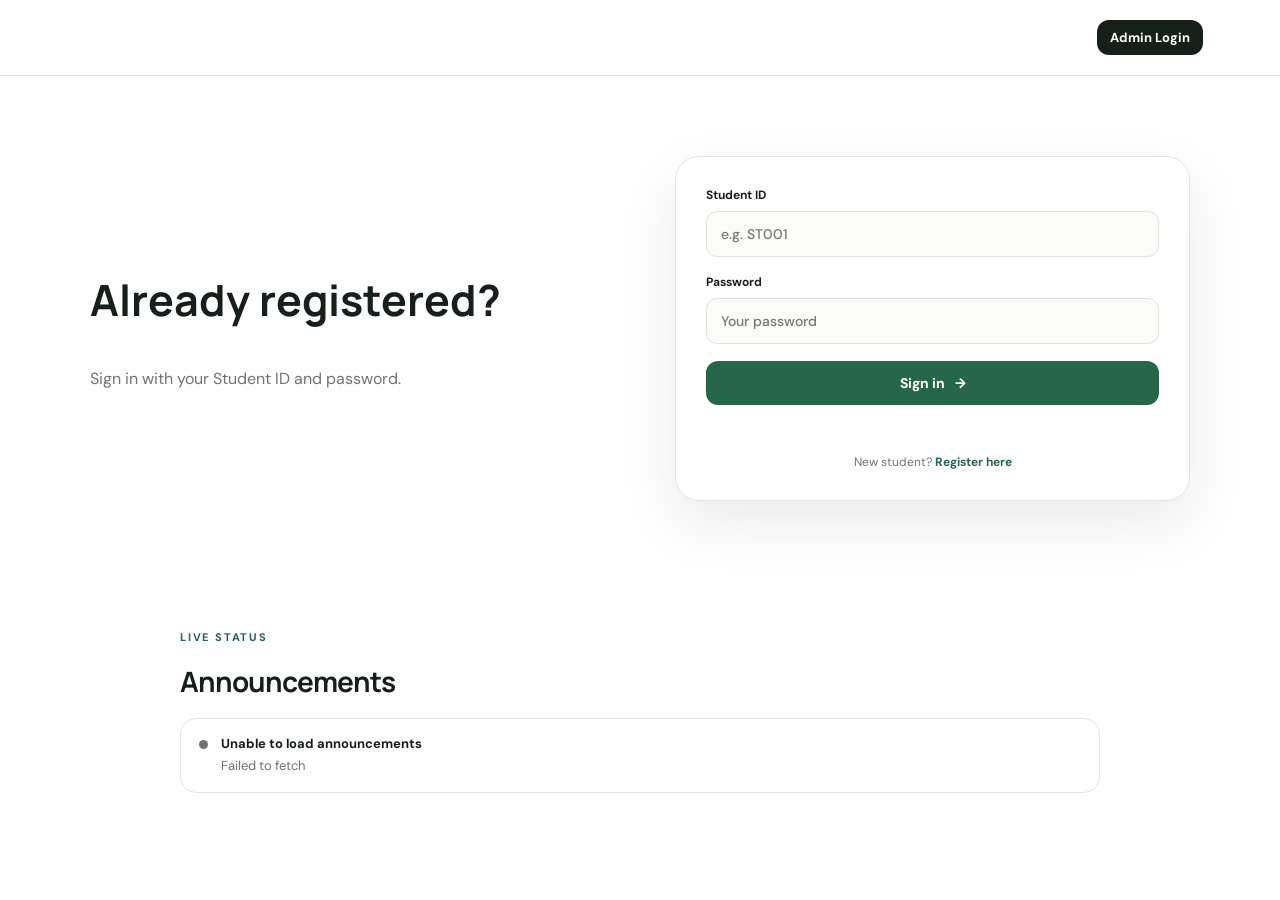
==== commit 4a781d14: "Update index.html" ====
--- a/index.html
+++ b/index.html
@@ -27,13 +27,7 @@
 
     
 
-    <section id="announcementsPanel" class="announcement-panel">
-      <span class="eyebrow">LIVE STATUS</span>
-      <h2>Announcements</h2>
-      <div id="announcementList" class="announcement-list">
-        <div class="announcement-item"><span class="announcement-dot"></span><div><strong>Loading latest updates...</strong></div></div>
-      </div>
-    </section>
+    
 
     <section id="login" class="login-section">
       <div>
@@ -49,6 +43,14 @@
         <p class="form-foot">New student? <a href="register.html">Register here</a></p>
       </form>
     </section>
+
+    <section id="announcementsPanel" class="announcement-panel">
+      <span class="eyebrow">LIVE STATUS</span>
+      <h2>Announcements</h2>
+      <div id="announcementList" class="announcement-list">
+        <div class="announcement-item"><span class="announcement-dot"></span><div><strong>Loading latest updates...</strong></div></div>
+      </div>
+    </section>
   </main>
 
   <footer><div class="brand"></div><span></span></footer>
--- a/style.css
+++ b/style.css
@@ -17,7 +17,7 @@
 .priority-status-half small{display:block;font-size:10px;letter-spacing:1.4px;color:var(--muted);margin-bottom:8px}
 .priority-status-half strong{display:block;font:800 30px Manrope;color:var(--ink)}
 .priority-status-divider{width:1px;align-self:stretch;background:var(--line)}
-@media(max-width:800px){.priority-status-split{flex-direction:column;gap:16px}.priority-status-divider{width:60%;height:1px}}.status-line{display:flex;justify-content:space-between;border-bottom:1px solid var(--line);padding:13px 0;font-size:13px}.status-line span{color:var(--muted)}.hidden{display:none!important}.admin-badge{font-size:10px;letter-spacing:1.5px;font-weight:800;color:var(--primary)}.admin-login{max-width:520px;margin:70px auto}.admin-controls{display:grid;grid-template-columns:1fr auto;align-items:end}.admin-controls label{margin:0}.stats-grid{display:grid;grid-template-columns:repeat(4,1fr);gap:15px;margin:20px 0}.stat strong{font:800 32px Manrope}.admin-actions{display:grid;grid-template-columns:repeat(3,1fr);gap:16px}.admin-actions article{display:flex;flex-direction:column}.admin-actions h3{font-size:20px;margin:40px 0 8px}.admin-actions p{flex:1;margin-bottom:14px}.admin-actions .inline-field{margin-bottom:0}.admin-actions .btn{margin-top:12px}.danger-card{margin-top:18px;display:flex;justify-content:space-between;align-items:center;gap:20px;border-color:#f0d2d0}.danger-card h3{margin:3px 0 6px}.danger-card p{margin:0}
+@media(max-width:800px){.priority-status-split{flex-direction:column;gap:16px}.priority-status-divider{width:60%;height:1px}}.status-line{display:flex;justify-content:space-between;border-bottom:1px solid var(--line);padding:13px 0;font-size:13px}.status-line span{color:var(--muted)}.hidden{display:none!important}.admin-badge{font-size:10px;letter-spacing:1.5px;font-weight:800;color:var(--primary)}.admin-login{max-width:520px;margin:70px auto}.admin-controls{display:grid;grid-template-columns:1fr auto;align-items:end}.admin-controls label{margin:0}.stats-grid{display:grid;grid-template-columns:repeat(4,1fr);gap:15px;margin:20px 0}.stat strong{font:800 32px Manrope}.admin-actions{display:grid;grid-template-columns:repeat(3,1fr);gap:16px}.admin-actions article{display:flex;flex-direction:column}.admin-actions h3{font-size:20px;margin:40px 0 8px}.admin-actions p{flex:1;margin-bottom:14px}.admin-actions .inline-field{margin-bottom:0}.admin-actions .btn{margin-top:12px}
 .toast{position:fixed;right:22px;bottom:22px;background:var(--ink);color:#fff;padding:13px 17px;border-radius:12px;font-size:13px;transform:translateY(130px);transition:.25s;z-index:20}.toast.show{transform:translateY(0)}
 @media(max-width:800px){.topbar nav{display:none}.hero{grid-template-columns:1fr;padding-top:55px}.hero-card{height:420px}.feature-grid,.login-section,.dashboard-grid,.admin-actions{grid-template-columns:1fr}.form-grid,.stats-grid{grid-template-columns:1fr}.welcome{align-items:flex-start;flex-direction:column}.allocation-grid{grid-template-columns:1fr}.admin-controls{grid-template-columns:1fr}.admin-controls .btn{width:100%}.hero h1{font-size:50px}.form-intro h1,.welcome h1{font-size:35px}.floating-card.top{right:-5px}.floating-card.bottom{left:-5px}.campus-card{width:88%}}
 
@@ -147,4 +147,50 @@
 html[data-theme="dark"] .occ-chip-occupied{background:#2c1a19;color:#ff8f86}
 html[data-theme="dark"] .status-pill.status-registered,
 html[data-theme="dark"] .occ-chip-rate{background:#22261d;color:var(--muted)}
-html[data-theme="dark"] .brand-mark{background:var(--ink);color:var(--paper)}+html[data-theme="dark"] .brand-mark{background:var(--ink);color:var(--paper)}
+/* ======================================================
+   PAGE LOADER (fake loading screen shown until the
+   student portal has finished fetching everything)
+   ====================================================== */
+.page-loader{position:fixed;inset:0;z-index:999;display:grid;place-items:center;background:var(--paper);transition:opacity .45s ease;}
+.page-loader.loader-hidden{opacity:0;pointer-events:none;}
+.loader-card{display:flex;flex-direction:column;align-items:center;gap:18px;text-align:center;padding:20px}
+.loader-mark{width:56px;height:56px;border-radius:16px;background:var(--ink);color:#fff;display:grid;place-items:center;font:800 18px Manrope,sans-serif;letter-spacing:.5px;animation:loaderPulse 1.4s ease-in-out infinite}
+.loader-text{color:var(--muted);font-size:13px;font-weight:600;min-width:230px;margin:0;transition:opacity .2s ease}
+.loader-track{width:220px;height:6px;border-radius:999px;background:var(--line);overflow:hidden}
+.loader-fill{display:block;height:100%;width:0%;background:var(--primary);border-radius:999px;transition:width .35s ease}
+@keyframes loaderPulse{0%,100%{transform:scale(1)}50%{transform:scale(1.08)}}
+
+/* ======================================================
+   ADMIN ACTION POPUP (small fake loading popup shown
+   while an admin action is talking to the backend)
+   ====================================================== */
+.admin-action-popup{position:fixed;inset:0;z-index:998;display:grid;place-items:center;background:rgba(15,20,15,.32);backdrop-filter:blur(2px);opacity:0;pointer-events:none;transition:opacity .22s ease;}
+.admin-action-popup.visible{opacity:1;pointer-events:all;}
+.admin-action-popup-card{display:flex;align-items:center;gap:14px;background:var(--white);border:1px solid var(--line);border-radius:16px;padding:16px 22px;box-shadow:var(--shadow);min-width:200px;transform:translateY(4px);transition:transform .22s ease;}
+.admin-action-popup.visible .admin-action-popup-card{transform:translateY(0);}
+.admin-action-popup-spinner{width:20px;height:20px;border-radius:50%;border:3px solid var(--line);border-top-color:var(--primary);animation:adminPopupSpin .7s linear infinite;flex:0 0 auto;}
+.admin-action-popup-text{font:700 13px "DM Sans",sans-serif;color:var(--ink);}
+@keyframes adminPopupSpin{to{transform:rotate(360deg)}}
+
+/* Reset allocation keeps the same small card shape as the other
+   admin action cards, just with a danger tint so it still reads
+   as the risky one in the grid. */
+.admin-actions article.danger-action-card{border-color:#f0d2d0;}
+.admin-actions article.danger-action-card .action-num{color:var(--danger);}
+html[data-theme="dark"] .admin-actions article.danger-action-card{border-color:#4a2624;}
+
+/* ======================================================
+   ANNOUNCEMENTS PANEL (sign-in page) — reflects live
+   admin state: publish/hide results, lock/unlock forms
+   ====================================================== */
+.announcement-panel{max-width:1100px;margin:44px auto 0;padding:0 max(5%,calc((100% - 1100px)/2));}
+.announcement-panel h2{font-size:28px;letter-spacing:-1px;margin:4px 0 18px;}
+.announcement-list{display:flex;flex-direction:column;gap:12px;}
+.announcement-item{display:flex;align-items:flex-start;gap:13px;background:#fff;border:1px solid var(--line);border-radius:16px;padding:16px 18px;}
+.announcement-item strong{display:block;font-size:13px;}
+.announcement-item p{margin:4px 0 0;color:var(--muted);font-size:13px;line-height:1.55;}
+.announcement-dot{width:9px;height:9px;border-radius:50%;margin-top:5px;flex:0 0 auto;background:var(--muted);}
+.announcement-item.status-positive .announcement-dot{background:var(--primary);}
+.announcement-item.status-warning .announcement-dot{background:#c99a1f;}
+.announcement-item.status-danger .announcement-dot{background:var(--danger);}
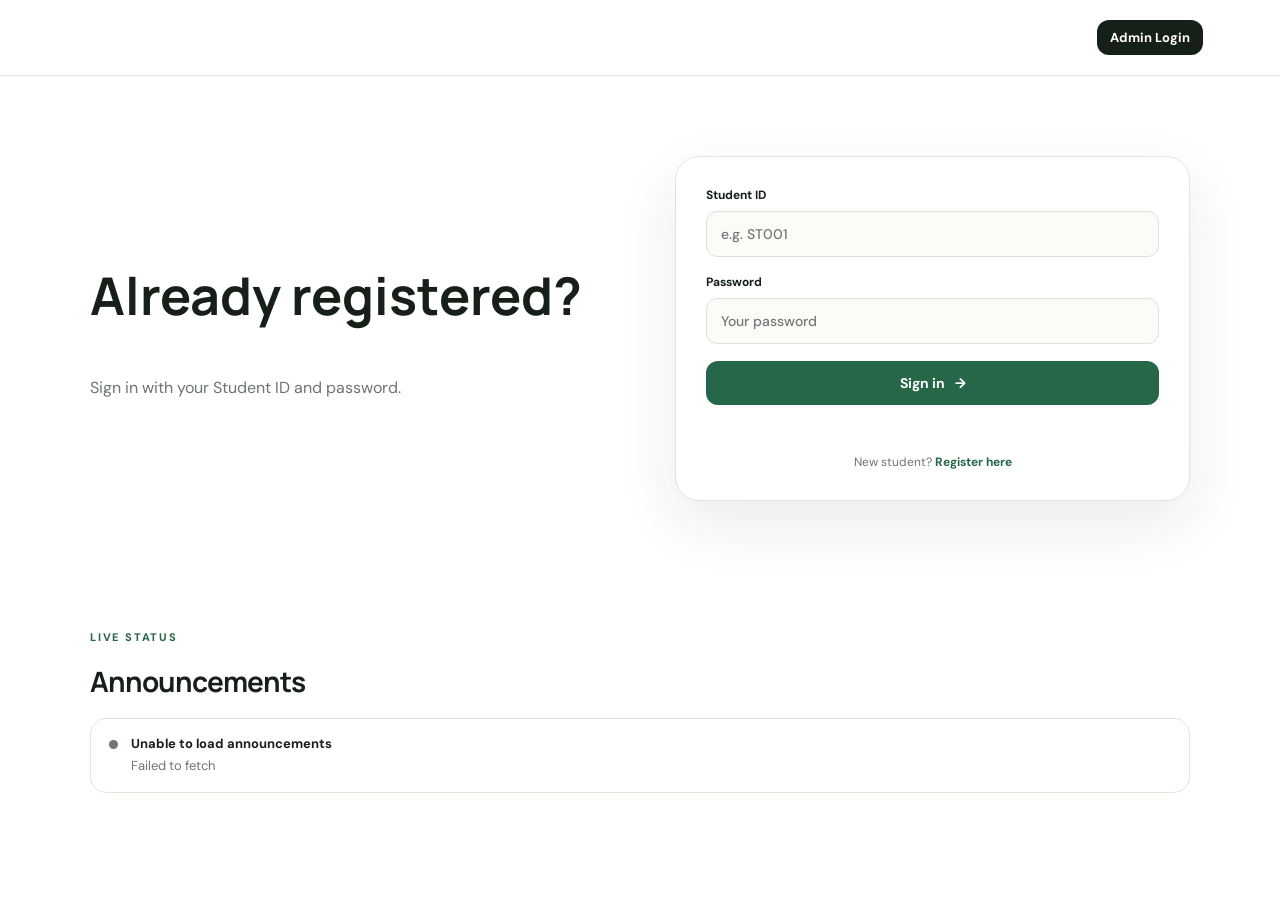
==== commit bd283718: "Update index.html" ====
--- a/index.html
+++ b/index.html
@@ -3,7 +3,7 @@
 <head>
 <meta charset="UTF-8">
 <meta name="viewport" content="width=device-width, initial-scale=1.0">
-<title>HostelHub | Student Hostel Allocation</title>
+<title>Hostelify | Register</title>
 <link rel="preconnect" href="https://fonts.googleapis.com">
 <link rel="preconnect" href="https://fonts.gstatic.com" crossorigin>
 <link href="https://fonts.googleapis.com/css2?family=DM+Sans:wght@400;500;600;700&family=Manrope:wght@600;700;800&display=swap" rel="stylesheet">
--- a/style.css
+++ b/style.css
@@ -5,7 +5,7 @@
 }
 *{box-sizing:border-box}html{scroll-behavior:smooth}body{margin:0;background:var(--paper);color:var(--ink);font-family:"DM Sans",sans-serif}a{text-decoration:none;color:inherit}
 h1,h2,h3,p{margin-top:0}h1,h2,h3,.brand{font-family:Manrope,sans-serif}.topbar,.dashbar{height:76px;padding:0 6%;display:flex;align-items:center;justify-content:space-between;border-bottom:1px solid var(--line);background:rgba(247,246,241,.9);backdrop-filter:blur(14px);position:relative;z-index:5}.brand{font-weight:800;font-size:20px;display:flex;align-items:center;gap:10px}.brand-mark{display:grid;place-items:center;width:34px;height:34px;border-radius:11px;background:var(--ink);color:white;font-weight:800}.topbar nav{display:flex;gap:28px;color:var(--muted);font-size:14px}.topbar nav a:hover{color:var(--ink)}
-.btn{border:0;border-radius:12px;padding:13px 18px;font:700 14px "DM Sans";cursor:pointer;display:inline-flex;align-items:center;justify-content:center;gap:10px;transition:.2s transform,.2s background}.btn:hover{transform:translateY(-1px)}.btn-primary{background:var(--primary);color:white}.btn-primary:hover{background:var(--primary-dark)}.btn-dark{background:var(--ink);color:#fff}.btn-ghost{background:transparent;border:1px solid var(--line);color:var(--ink)}.btn-danger{background:#fff0ef;color:var(--danger);border:1px solid #f1cccc}.btn-sm{padding:9px 13px;font-size:13px}.full{width:100%}.eyebrow{font-size:11px;letter-spacing:1.8px;font-weight:800;color:var(--primary);display:inline-block;margin-bottom:14px}.hero{max-width:1200px;margin:auto;min-height:680px;padding:95px 5%;display:grid;grid-template-columns:1.05fr .95fr;align-items:center;gap:70px}.hero h1{font-size:clamp(48px,6vw,76px);line-height:1.02;letter-spacing:-3px;margin-bottom:24px}.hero h1 span{color:var(--primary)}.hero p{font-size:18px;line-height:1.7;color:var(--muted);max-width:570px}.hero-actions{display:flex;gap:12px;margin:30px 0}.trust-row{display:flex;gap:20px;flex-wrap:wrap;color:var(--muted);font-size:12px}.hero-card{height:480px;position:relative;display:grid;place-items:center}.campus-card{width:min(410px,80%);height:390px;border-radius:32px;background:#19382a;color:#fff;padding:35px;box-shadow:var(--shadow);position:relative;overflow:hidden}.campus-card:after{content:"";position:absolute;width:260px;height:260px;border-radius:50%;border:1px solid rgba(255,255,255,.12);right:-80px;bottom:-70px}.campus-top{display:flex;justify-content:space-between}.pill{font-size:10px;letter-spacing:1.5px;padding:7px 10px;border:1px solid rgba(255,255,255,.25);border-radius:20px}.dot-live{width:9px;height:9px;border-radius:50%;background:#a7d9b3}.campus-card h3{font-size:38px;line-height:1.05;margin-top:75px}.room-preview{position:absolute;left:35px;right:35px;bottom:35px;display:flex;gap:35px;border-top:1px solid rgba(255,255,255,.18);padding-top:20px}.room-preview small,.allocation-grid small,.stat small{display:block;font-size:9px;letter-spacing:1.4px;opacity:.7;margin-bottom:6px}.room-preview strong{display:block;font-size:14px}.floating-card{position:absolute;background:#fff;border:1px solid var(--line);box-shadow:var(--shadow);border-radius:16px;padding:14px 16px;display:flex;align-items:center;gap:12px;z-index:2}.floating-card.top{top:55px;right:0}.floating-card.bottom{bottom:40px;left:0}.floating-card small{display:block;color:var(--muted);font-size:11px;margin-top:3px}.mini-icon{width:32px;height:32px;border-radius:10px;background:var(--accent);display:grid;place-items:center;color:var(--primary);font-weight:800}.avatar{width:36px;height:36px;border-radius:50%;background:var(--accent);color:var(--primary);display:grid;place-items:center;font-weight:800;font-size:12px}.section{max-width:1200px;margin:auto;padding:90px 5%}.section-heading{max-width:650px}.section-heading h2{font-size:42px;letter-spacing:-1.5px}.feature-grid{display:grid;grid-template-columns:repeat(3,1fr);gap:18px;margin-top:45px}.feature,.info-card,.stat,.control-card,.admin-actions article{background:#fff;border:1px solid var(--line);border-radius:var(--radius);padding:28px}.feature-icon,.action-num{font-size:12px;color:var(--primary);font-weight:800}.feature h3{font-size:21px;margin:42px 0 10px}.feature p,.info-card p,.control-card p,.admin-actions p{color:var(--muted);line-height:1.65;font-size:14px}.login-section{background:#e9efe8;padding:80px max(5%,calc((100% - 1100px)/2));display:grid;grid-template-columns:1fr 1fr;gap:70px;align-items:center}.login-section h2{font-size:43px}.login-section>div p{color:var(--muted);line-height:1.7;max-width:450px}.glass-form,.card-form{background:#fff;border:1px solid var(--line);border-radius:24px;padding:30px;box-shadow:var(--shadow)}label{display:block;font-size:12px;font-weight:700;margin-bottom:17px}input,select{display:block;width:100%;margin-top:8px;border:1px solid #dfe1da;background:#fbfbf8;border-radius:11px;padding:13px 14px;font:500 14px "DM Sans";color:var(--ink);outline:none}input:focus,select:focus{border-color:var(--primary);box-shadow:0 0 0 3px rgba(39,103,73,.1)}.form-message{min-height:20px;margin:12px 0;color:var(--danger);font-size:13px}.form-message.success{color:var(--primary)}.form-foot{text-align:center;font-size:12px;color:var(--muted);margin:17px 0 0}.form-foot a{color:var(--primary);font-weight:700}footer{max-width:1200px;margin:auto;padding:30px 5%;display:flex;justify-content:space-between;color:var(--muted);font-size:12px}
+.btn{border:0;border-radius:12px;padding:13px 18px;font:700 14px "DM Sans";cursor:pointer;display:inline-flex;align-items:center;justify-content:center;gap:10px;transition:.2s transform,.2s background}.btn:hover{transform:translateY(-1px)}.btn-primary{background:var(--primary);color:white}.btn-primary:hover{background:var(--primary-dark)}.btn-dark{background:var(--ink);color:#fff}.btn-ghost{background:transparent;border:1px solid var(--line);color:var(--ink)}.btn-danger{background:#fff0ef;color:var(--danger);border:1px solid #f1cccc}.btn-sm{padding:9px 13px;font-size:13px}.full{width:100%}.eyebrow{font-size:11px;letter-spacing:1.8px;font-weight:800;color:var(--primary);display:inline-block;margin-bottom:14px}.hero{max-width:1200px;margin:auto;min-height:680px;padding:95px 5%;display:grid;grid-template-columns:1.05fr .95fr;align-items:center;gap:70px}.hero h1{font-size:clamp(48px,6vw,76px);line-height:1.02;letter-spacing:-3px;margin-bottom:24px}.hero h1 span{color:var(--primary)}.hero p{font-size:18px;line-height:1.7;color:var(--muted);max-width:570px}.hero-actions{display:flex;gap:12px;margin:30px 0}.trust-row{display:flex;gap:20px;flex-wrap:wrap;color:var(--muted);font-size:12px}.hero-card{height:480px;position:relative;display:grid;place-items:center}.campus-card{width:min(410px,80%);height:390px;border-radius:32px;background:#19382a;color:#fff;padding:35px;box-shadow:var(--shadow);position:relative;overflow:hidden}.campus-card:after{content:"";position:absolute;width:260px;height:260px;border-radius:50%;border:1px solid rgba(255,255,255,.12);right:-80px;bottom:-70px}.campus-top{display:flex;justify-content:space-between}.pill{font-size:10px;letter-spacing:1.5px;padding:7px 10px;border:1px solid rgba(255,255,255,.25);border-radius:20px}.dot-live{width:9px;height:9px;border-radius:50%;background:#a7d9b3}.campus-card h3{font-size:38px;line-height:1.05;margin-top:75px}.room-preview{position:absolute;left:35px;right:35px;bottom:35px;display:flex;gap:35px;border-top:1px solid rgba(255,255,255,.18);padding-top:20px}.room-preview small,.allocation-grid small,.stat small{display:block;font-size:9px;letter-spacing:1.4px;opacity:.7;margin-bottom:6px}.room-preview strong{display:block;font-size:14px}.floating-card{position:absolute;background:#fff;border:1px solid var(--line);box-shadow:var(--shadow);border-radius:16px;padding:14px 16px;display:flex;align-items:center;gap:12px;z-index:2}.floating-card.top{top:55px;right:0}.floating-card.bottom{bottom:40px;left:0}.floating-card small{display:block;color:var(--muted);font-size:11px;margin-top:3px}.mini-icon{width:32px;height:32px;border-radius:10px;background:var(--accent);display:grid;place-items:center;color:var(--primary);font-weight:800}.avatar{width:36px;height:36px;border-radius:50%;background:var(--accent);color:var(--primary);display:grid;place-items:center;font-weight:800;font-size:12px}.section{max-width:1200px;margin:auto;padding:90px 5%}.section-heading{max-width:650px}.section-heading h2{font-size:42px;letter-spacing:-1.5px}.feature-grid{display:grid;grid-template-columns:repeat(3,1fr);gap:18px;margin-top:45px}.feature,.info-card,.stat,.control-card,.admin-actions article{background:#fff;border:1px solid var(--line);border-radius:var(--radius);padding:28px}.feature-icon,.action-num{font-size:12px;color:var(--primary);font-weight:800}.feature h3{font-size:21px;margin:42px 0 10px}.feature p,.info-card p,.control-card p,.admin-actions p{color:var(--muted);line-height:1.65;font-size:14px}.login-section{background:#e9efe8;padding:80px max(5%,calc((100% - 1100px)/2));display:grid;grid-template-columns:1fr 1fr;gap:70px;align-items:center}.login-section h2{font-size:52px}.login-section>div p{color:var(--muted);line-height: 1.7;max-width:450px}.glass-form,.card-form{background:#fff;border:1px solid var(--line);border-radius:24px;padding:30px;box-shadow:var(--shadow)}label{display:block;font-size:12px;font-weight:700;margin-bottom:17px}input,select{display:block;width:100%;margin-top:8px;border:1px solid #dfe1da;background:#fbfbf8;border-radius:11px;padding:13px 14px;font:500 14px "DM Sans";color:var(--ink);outline:none}input:focus,select:focus{border-color:var(--primary);box-shadow:0 0 0 3px rgba(39,103,73,.1)}.form-message{min-height:20px;margin:12px 0;color:var(--danger);font-size:13px}.form-message.success{color:var(--primary)}.form-foot{text-align:center;font-size:12px;color:var(--muted);margin:17px 0 0}.form-foot a{color:var(--primary);font-weight:700}footer{max-width:1200px;margin:auto;padding:30px 5%;display:flex;justify-content:space-between;color:var(--muted);font-size:12px}
 .subpage{min-height:100vh}.form-page{max-width:900px;margin:70px auto;padding:0 20px}.form-intro{margin-bottom:28px}.form-intro h1{font-size:46px;letter-spacing:-1.5px;margin-bottom:12px}.form-intro p{color:var(--muted);line-height:1.6}.form-section{padding:25px 0;border-bottom:1px solid var(--line)}.form-section:last-of-type{border-bottom:0}.form-section-title{font:800 17px Manrope;margin-bottom:20px}.form-grid{display:grid;grid-template-columns:repeat(2,1fr);gap:0 18px}
 .dashboard-page{background:#f5f6f2}.dashbar{background:#fff}.dash-user{display:flex;align-items:center;gap:10px}.dash-user strong{display:block;font-size:13px}.dash-user small{display:block;color:var(--muted);font-size:11px}.dashboard{max-width:1150px;margin:auto;padding:60px 25px}.welcome{display:flex;justify-content:space-between;align-items:end;gap:20px;margin-bottom:30px}.welcome h1{font-size:42px;letter-spacing:-1.5px;margin:0 0 8px}.welcome p{color:var(--muted);margin:0}.notice-card{display:flex;gap:18px;align-items:center;background:#fff9e9;border:1px solid #eee0b7;border-radius:20px;padding:22px;margin-bottom:20px}.notice-icon{font-size:25px}.notice-card strong{font-size:14px}.notice-card p{font-size:13px;color:var(--muted);margin:5px 0 0}.result-hero{background:#19382a;color:white;border-radius:28px;padding:36px;margin-bottom:20px}.result-hero h2{font-size:35px;max-width:650px}
 .allocation-actions{margin-top:28px}
@@ -33,6 +33,7 @@
 .login-section {
   background: #fff;
 }
+
 
 /* One-time hostel form submission announcement */
 .submission-announcement{display:flex;align-items:center;gap:28px;margin-bottom:22px;padding:38px;border:1px solid #cfe1d3;border-radius:28px;background:linear-gradient(135deg,#edf7ef 0%,#ffffff 100%);box-shadow:0 18px 45px rgba(23,32,24,.08)}
@@ -184,7 +185,7 @@
    ANNOUNCEMENTS PANEL (sign-in page) — reflects live
    admin state: publish/hide results, lock/unlock forms
    ====================================================== */
-.announcement-panel{max-width:1100px;margin:44px auto 0;padding:0 max(5%,calc((100% - 1100px)/2));}
+.announcement-panel{max-width:1800px;margin:44px 0 0;padding:0 max(5%,calc((100% - 1100px)/2));}
 .announcement-panel h2{font-size:28px;letter-spacing:-1px;margin:4px 0 18px;}
 .announcement-list{display:flex;flex-direction:column;gap:12px;}
 .announcement-item{display:flex;align-items:flex-start;gap:13px;background:#fff;border:1px solid var(--line);border-radius:16px;padding:16px 18px;}
@@ -194,3 +195,11 @@
 .announcement-item.status-positive .announcement-dot{background:var(--primary);}
 .announcement-item.status-warning .announcement-dot{background:#c99a1f;}
 .announcement-item.status-danger .announcement-dot{background:var(--danger);}
+
+.Already-registereddd{
+  margin-bottom: 8px;
+}
+
+.Already-registereddd h2{
+  margin-bottom: 4px;
+}
